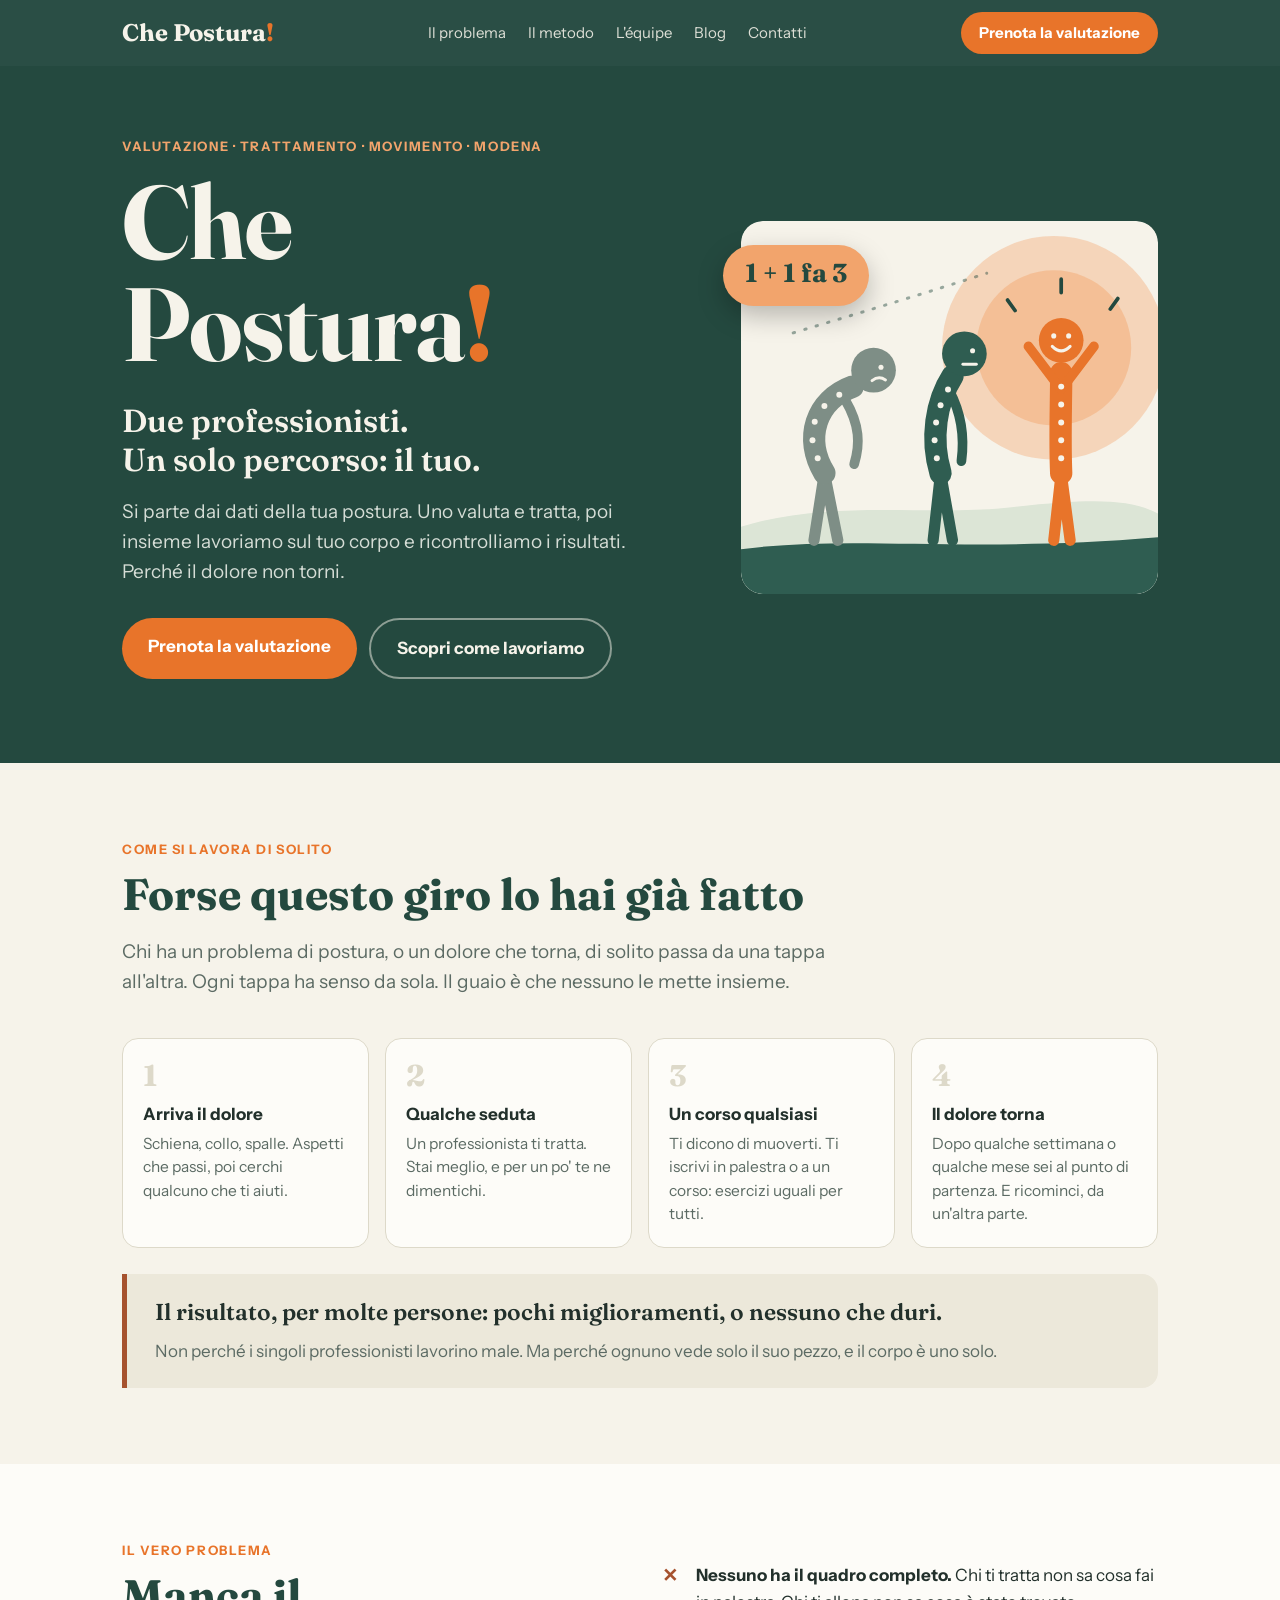
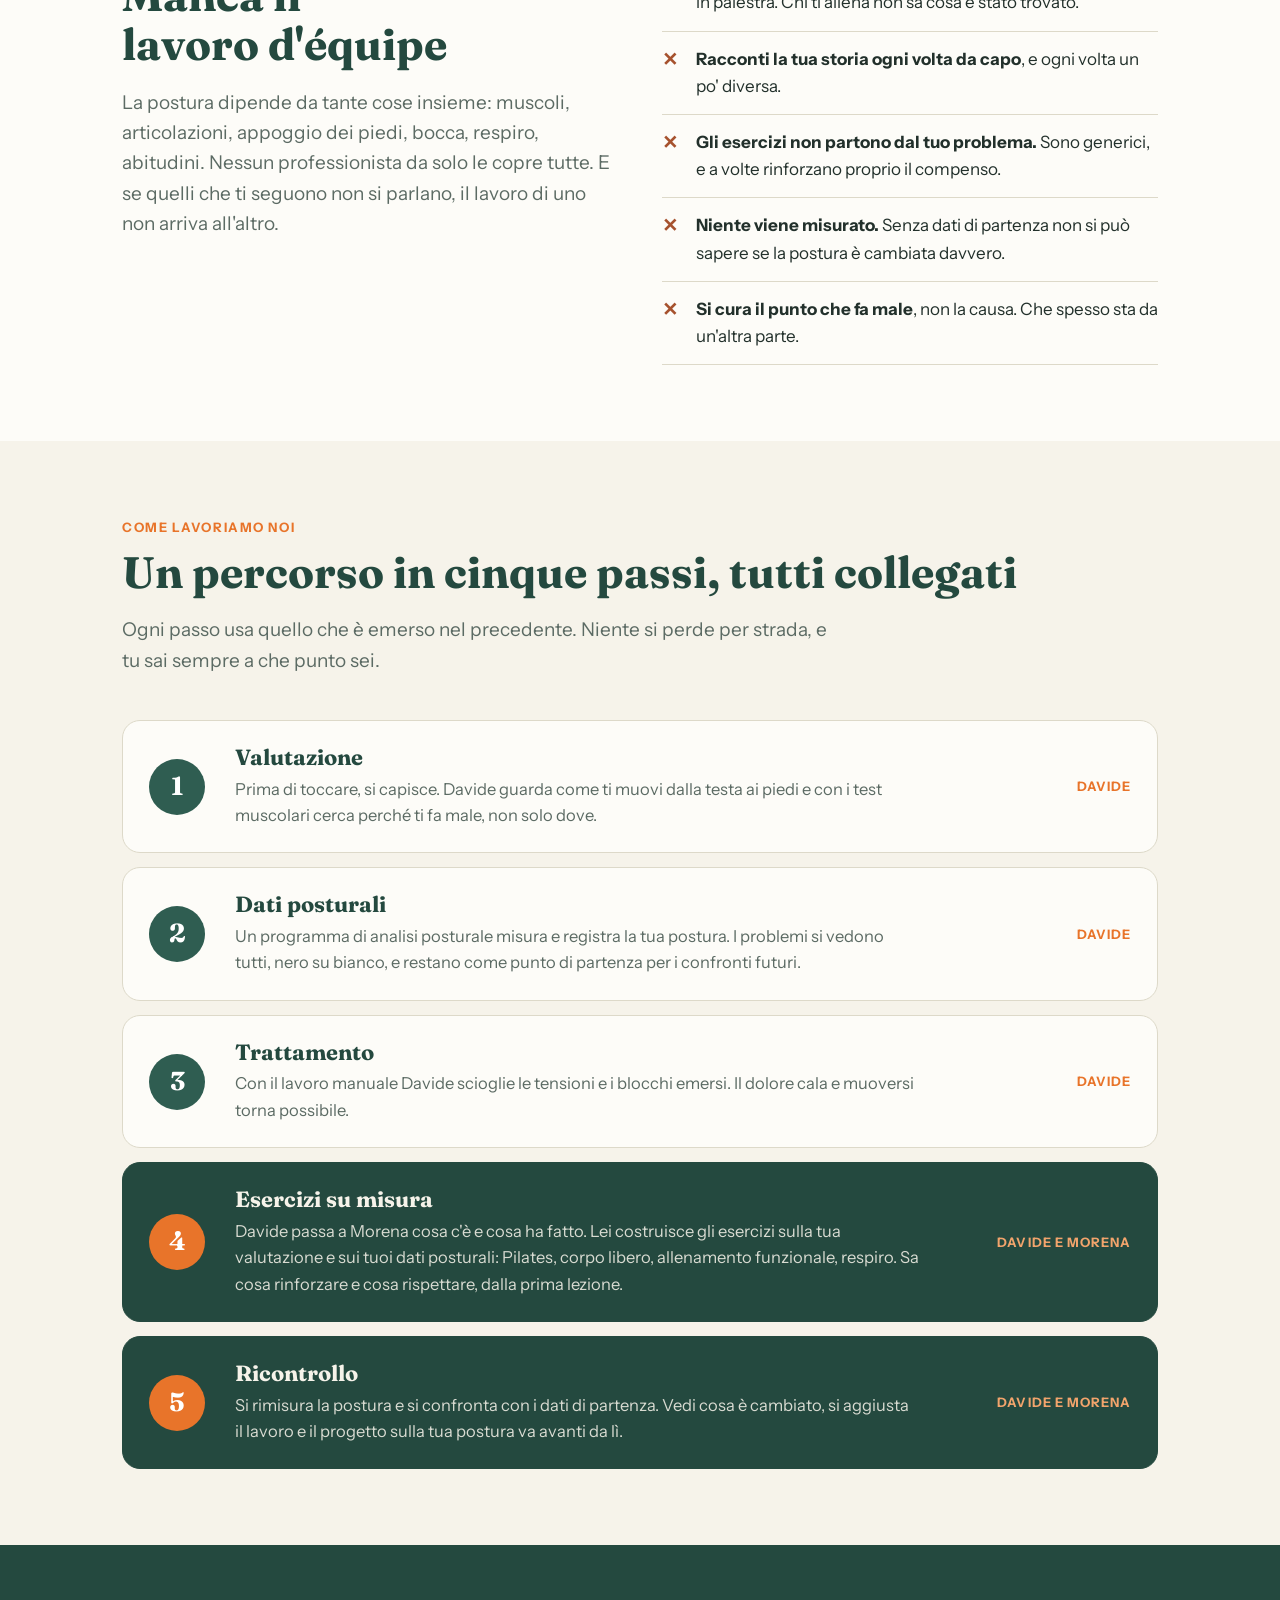
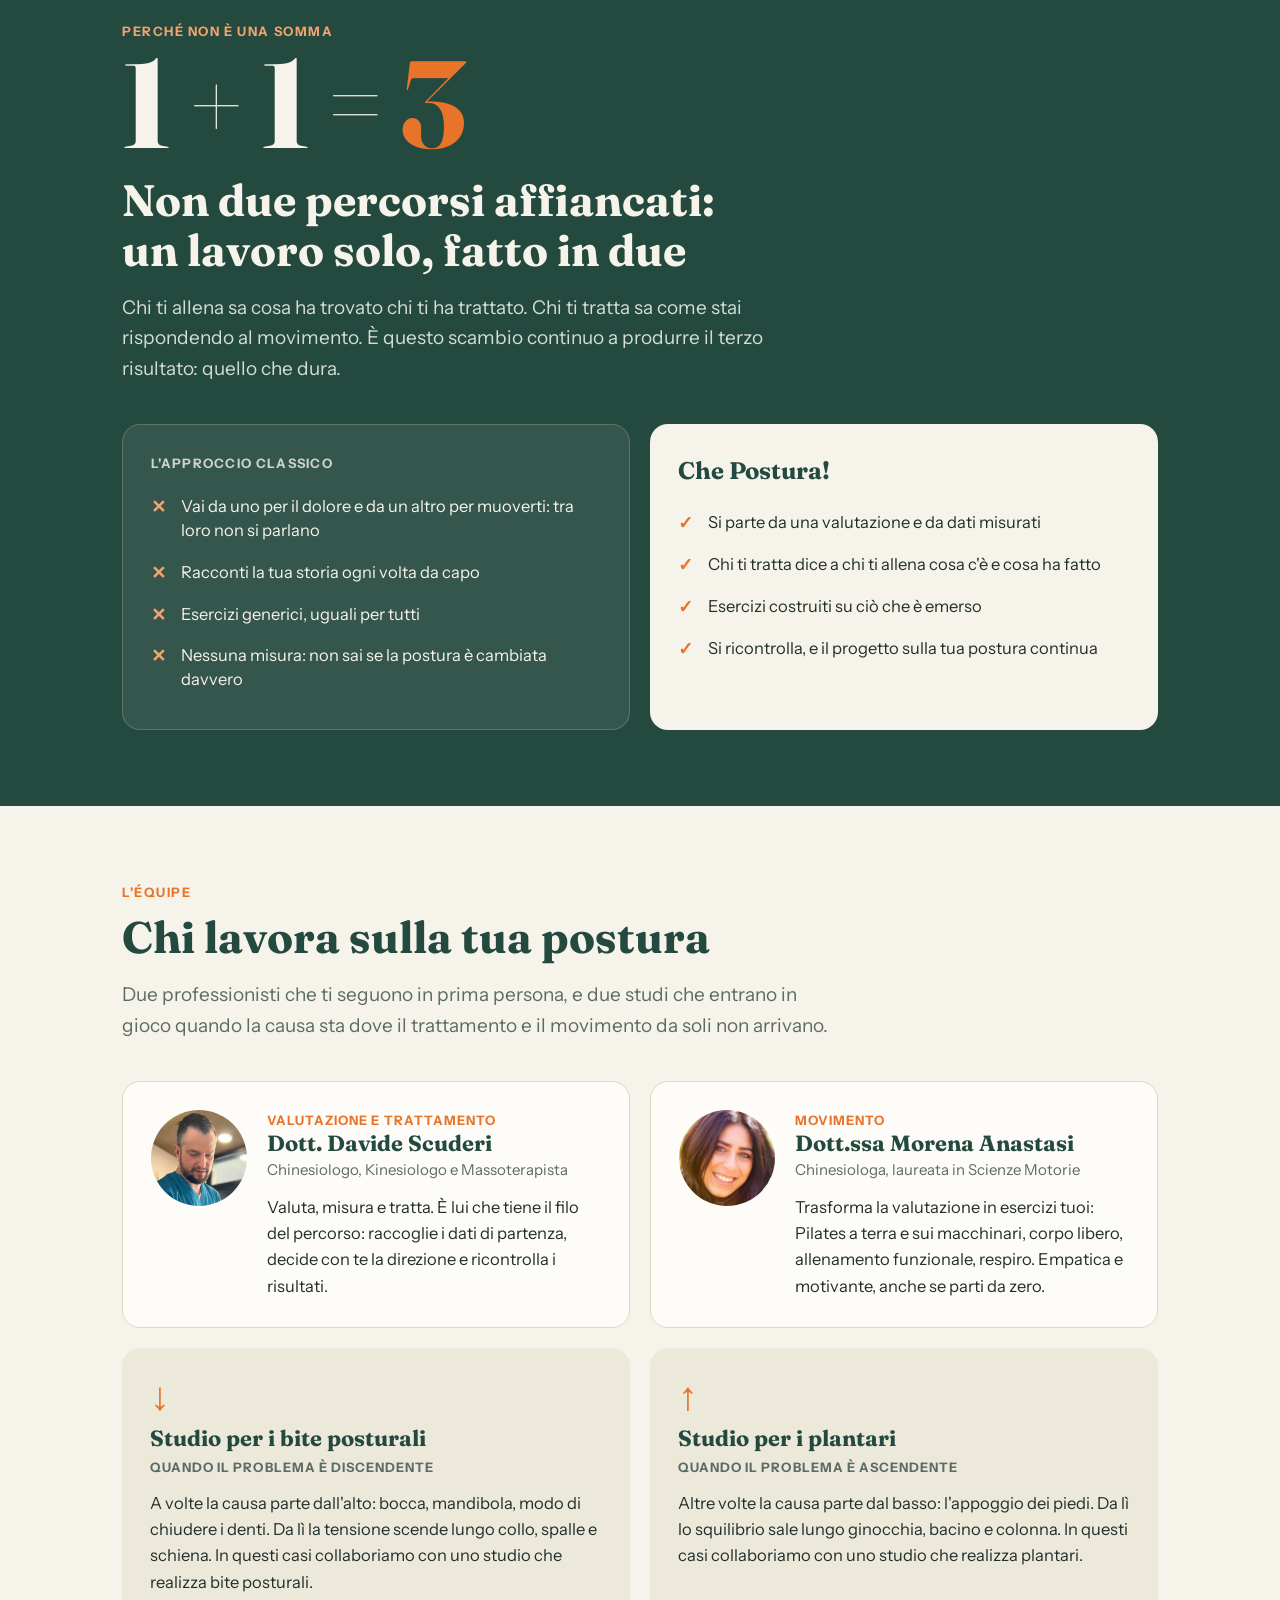
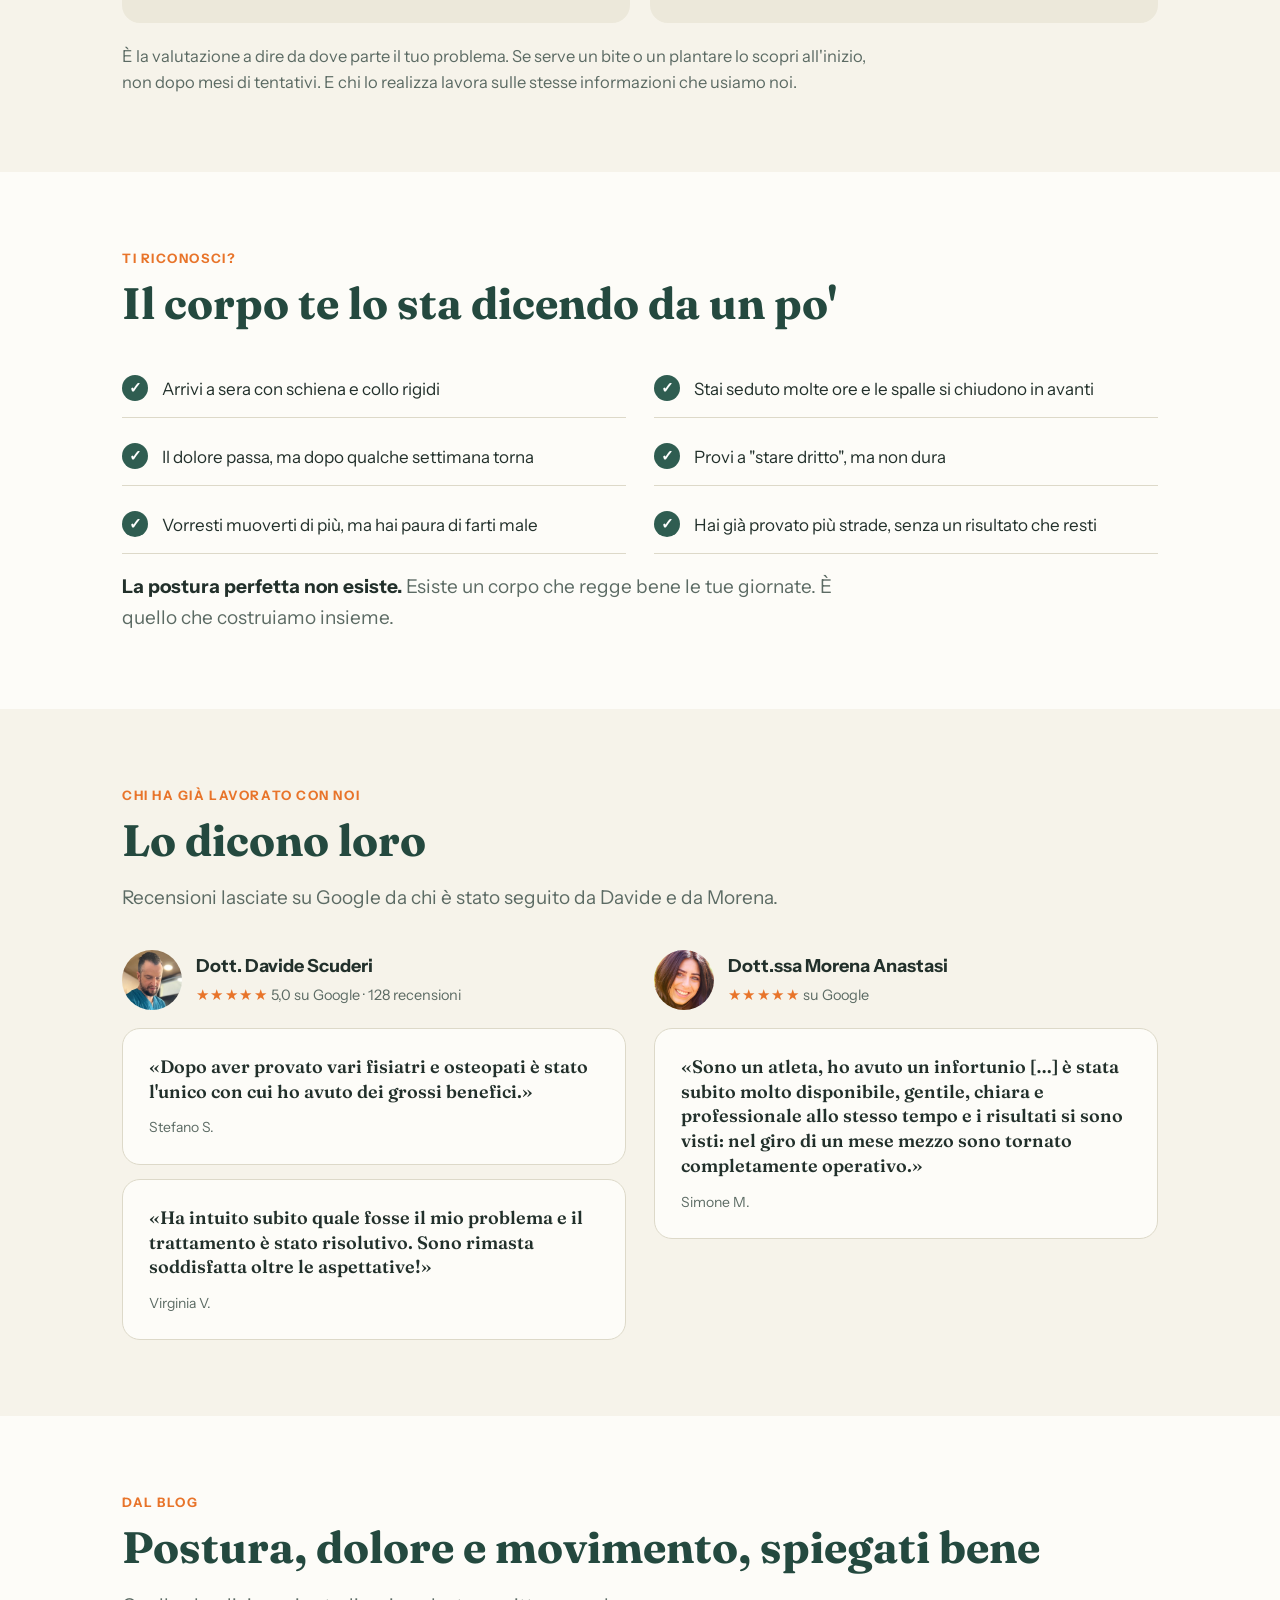
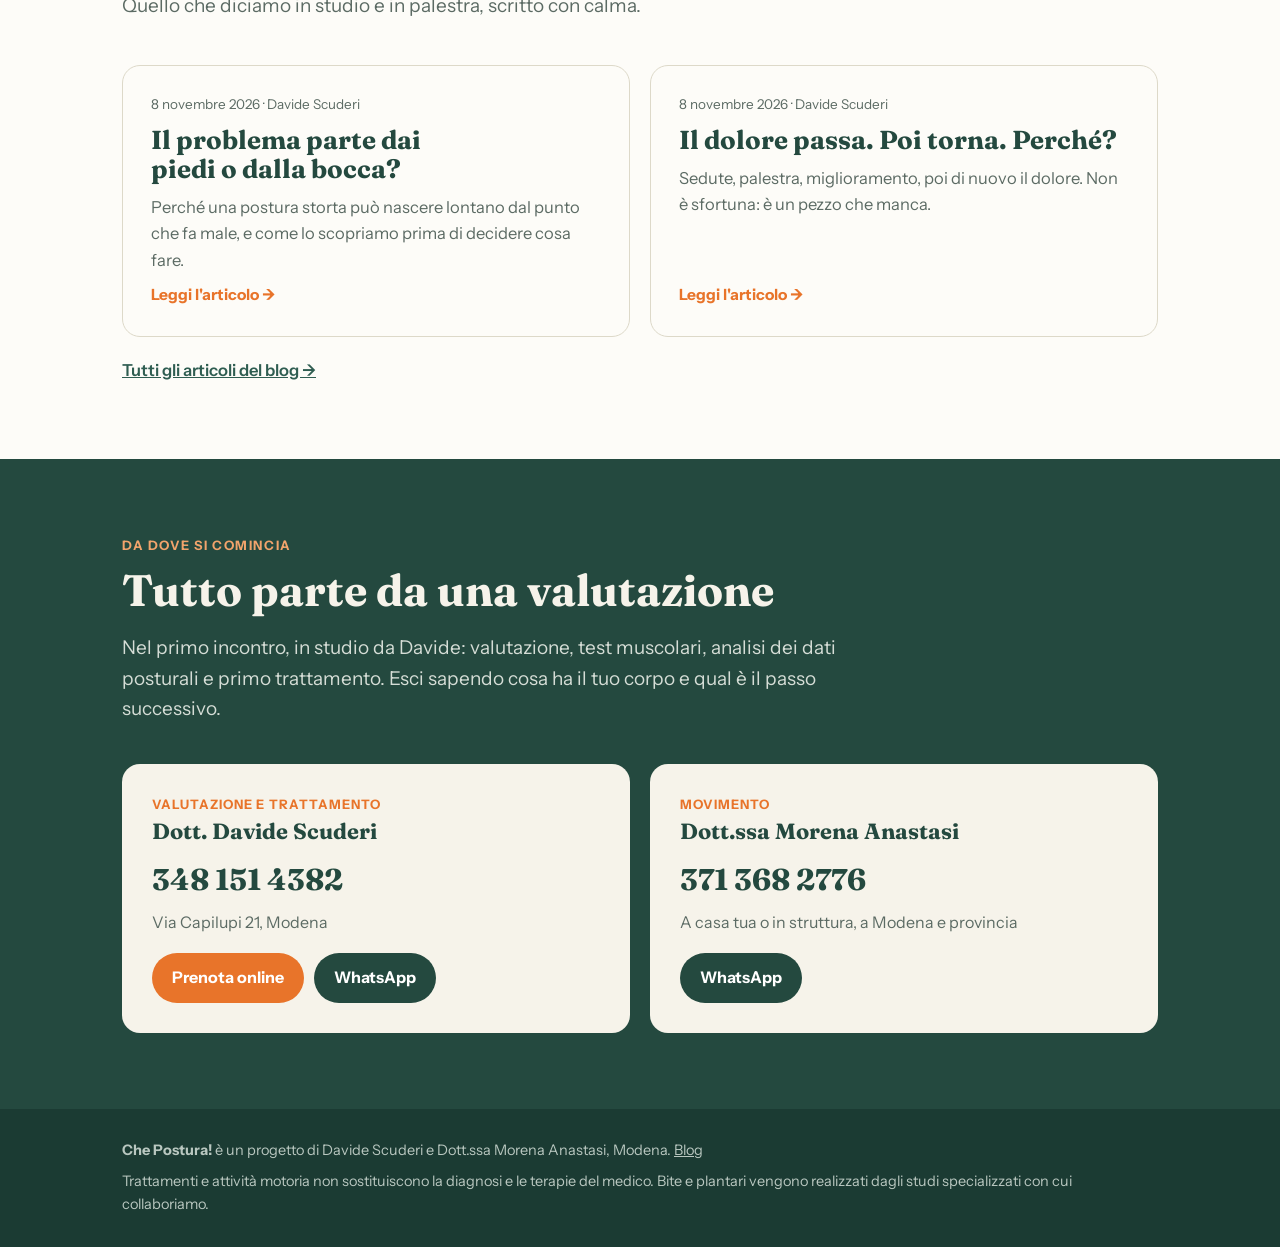
==== index.html @ 0aff05c9 "Aggiungi il blog con i primi due articoli Pagina elenco in blog/, sezione «Dal blog» e voce di menu " ====
<!DOCTYPE html>
<html lang="it">
<head>
  <meta charset="UTF-8">
  <meta name="viewport" content="width=device-width, initial-scale=1">
  <title>Che Postura! — Valutazione, trattamento e movimento in équipe a Modena</title>
  <meta name="description" content="Che Postura! è il progetto di Davide Scuderi e Dott.ssa Morena Anastasi a Modena: valutazione, dati posturali, trattamento ed esercizi su misura, con un'équipe che lavora insieme sulla tua postura.">
  <link rel="preconnect" href="https://fonts.googleapis.com">
  <link rel="preconnect" href="https://fonts.gstatic.com" crossorigin>
  <link rel="stylesheet" href="https://fonts.googleapis.com/css2?family=Fraunces:opsz,wght@9..144,600;9..144,700&family=Instrument+Sans:wght@400;600;700&display=swap">
  <link rel="stylesheet" href="stile.css">
</head>
<body>

<header class="testata">
  <div class="contenitore">
    <a class="marchio" href="#inizio">Che Postura<span>!</span></a>
    <nav>
      <a href="#problema">Il problema</a>
      <a href="#metodo">Il metodo</a>
      <a href="#equipe">L'équipe</a>
      <a href="blog/">Blog</a>
      <a href="#contatti">Contatti</a>
    </nav>
    <a class="bottone" href="https://calendly.com/infokinesiologia/consulenza" target="_blank" rel="noopener">Prenota la valutazione</a>
  </div>
</header>

<main id="inizio">

  <!-- ============ APERTURA ============ -->
  <div class="apertura">
    <div class="contenitore">
      <div>
        <div class="occhiello">Valutazione · Trattamento · Movimento · Modena</div>
        <h1>Che<br>Postura<span>!</span></h1>
        <p class="promessa">Due professionisti.<br>Un solo percorso: il tuo.</p>
        <p class="spiega">Si parte dai dati della tua postura. Uno valuta e tratta, poi insieme lavoriamo sul tuo corpo e ricontrolliamo i risultati. Perché il dolore non torni.</p>
        <div class="azioni">
          <a class="bottone" href="https://calendly.com/infokinesiologia/consulenza" target="_blank" rel="noopener">Prenota la valutazione</a>
          <a class="bottone chiaro" href="#metodo">Scopri come lavoriamo</a>
        </div>
      </div>
      <figure>
        <img src="img/postura.svg" alt="Tre figure: da curva a dritta e sorridente">
        <div class="somma">1 + 1 fa 3</div>
      </figure>
    </div>
  </div>

  <!-- ============ IL PROBLEMA ============ -->
  <section id="problema">
    <div class="contenitore">
      <div class="occhiello">Come si lavora di solito</div>
      <h2>Forse questo giro lo hai già fatto</h2>
      <p class="sotto">Chi ha un problema di postura, o un dolore che torna, di solito passa da una tappa all'altra. Ogni tappa ha senso da sola. Il guaio è che nessuno le mette insieme.</p>

      <ol class="giro">
        <li><b>Arriva il dolore</b><span>Schiena, collo, spalle. Aspetti che passi, poi cerchi qualcuno che ti aiuti.</span></li>
        <li><b>Qualche seduta</b><span>Un professionista ti tratta. Stai meglio, e per un po' te ne dimentichi.</span></li>
        <li><b>Un corso qualsiasi</b><span>Ti dicono di muoverti. Ti iscrivi in palestra o a un corso: esercizi uguali per tutti.</span></li>
        <li><b>Il dolore torna</b><span>Dopo qualche settimana o qualche mese sei al punto di partenza. E ricominci, da un'altra parte.</span></li>
      </ol>

      <div class="esito">
        <p>Il risultato, per molte persone: pochi miglioramenti, o nessuno che duri.</p>
        <small>Non perché i singoli professionisti lavorino male. Ma perché ognuno vede solo il suo pezzo, e il corpo è uno solo.</small>
      </div>
    </div>
  </section>

  <section class="scuro">
    <div class="contenitore equipe-manca">
      <div>
        <div class="occhiello">Il vero problema</div>
        <h2>Manca il lavoro d'équipe</h2>
        <p class="sotto">La postura dipende da tante cose insieme: muscoli, articolazioni, appoggio dei piedi, bocca, respiro, abitudini. Nessun professionista da solo le copre tutte. E se quelli che ti seguono non si parlano, il lavoro di uno non arriva all'altro.</p>
      </div>
      <ul>
        <li><b>Nessuno ha il quadro completo.</b> Chi ti tratta non sa cosa fai in palestra. Chi ti allena non sa cosa è stato trovato.</li>
        <li><b>Racconti la tua storia ogni volta da capo</b>, e ogni volta un po' diversa.</li>
        <li><b>Gli esercizi non partono dal tuo problema.</b> Sono generici, e a volte rinforzano proprio il compenso.</li>
        <li><b>Niente viene misurato.</b> Senza dati di partenza non si può sapere se la postura è cambiata davvero.</li>
        <li><b>Si cura il punto che fa male</b>, non la causa. Che spesso sta da un'altra parte.</li>
      </ul>
    </div>
  </section>

  <!-- ============ IL METODO ============ -->
  <section id="metodo">
    <div class="contenitore">
      <div class="occhiello">Come lavoriamo noi</div>
      <h2>Un percorso in cinque passi, tutti collegati</h2>
      <p class="sotto">Ogni passo usa quello che è emerso nel precedente. Niente si perde per strada, e tu sai sempre a che punto sei.</p>

      <div class="passi">
        <div class="passo">
          <span class="n">1</span>
          <div><h3>Valutazione</h3><p>Prima di toccare, si capisce. Davide guarda come ti muovi dalla testa ai piedi e con i test muscolari cerca perché ti fa male, non solo dove.</p></div>
          <span class="chi">Davide</span>
        </div>
        <div class="passo">
          <span class="n">2</span>
          <div><h3>Dati posturali</h3><p>Un programma di analisi posturale misura e registra la tua postura. I problemi si vedono tutti, nero su bianco, e restano come punto di partenza per i confronti futuri.</p></div>
          <span class="chi">Davide</span>
        </div>
        <div class="passo">
          <span class="n">3</span>
          <div><h3>Trattamento</h3><p>Con il lavoro manuale Davide scioglie le tensioni e i blocchi emersi. Il dolore cala e muoversi torna possibile.</p></div>
          <span class="chi">Davide</span>
        </div>
        <div class="passo insieme">
          <span class="n">4</span>
          <div><h3>Esercizi su misura</h3><p>Davide passa a Morena cosa c'è e cosa ha fatto. Lei costruisce gli esercizi sulla tua valutazione e sui tuoi dati posturali: Pilates, corpo libero, allenamento funzionale, respiro. Sa cosa rinforzare e cosa rispettare, dalla prima lezione.</p></div>
          <span class="chi">Davide e Morena</span>
        </div>
        <div class="passo insieme">
          <span class="n">5</span>
          <div><h3>Ricontrollo</h3><p>Si rimisura la postura e si confronta con i dati di partenza. Vedi cosa è cambiato, si aggiusta il lavoro e il progetto sulla tua postura va avanti da lì.</p></div>
          <span class="chi">Davide e Morena</span>
        </div>
      </div>
    </div>
  </section>

  <!-- ============ 1 + 1 = 3 ============ -->
  <section class="tre">
    <div class="contenitore">
      <div class="occhiello" style="color:var(--arancio-chiaro)">Perché non è una somma</div>
      <div class="uguale">1 + 1 = <span>3</span></div>
      <h2>Non due percorsi affiancati: un lavoro solo, fatto in due</h2>
      <p class="sotto">Chi ti allena sa cosa ha trovato chi ti ha trattato. Chi ti tratta sa come stai rispondendo al movimento. È questo scambio continuo a produrre il terzo risultato: quello che dura.</p>

      <div class="confronto">
        <div class="classico">
          <b class="t">L'approccio classico</b>
          <ul>
            <li>Vai da uno per il dolore e da un altro per muoverti: tra loro non si parlano</li>
            <li>Racconti la tua storia ogni volta da capo</li>
            <li>Esercizi generici, uguali per tutti</li>
            <li>Nessuna misura: non sai se la postura è cambiata davvero</li>
          </ul>
        </div>
        <div class="nostro">
          <b class="t">Che Postura!</b>
          <ul>
            <li>Si parte da una valutazione e da dati misurati</li>
            <li>Chi ti tratta dice a chi ti allena cosa c'è e cosa ha fatto</li>
            <li>Esercizi costruiti su ciò che è emerso</li>
            <li>Si ricontrolla, e il progetto sulla tua postura continua</li>
          </ul>
        </div>
      </div>
    </div>
  </section>

  <!-- ============ L'ÉQUIPE ============ -->
  <section id="equipe">
    <div class="contenitore">
      <div class="occhiello">L'équipe</div>
      <h2>Chi lavora sulla tua postura</h2>
      <p class="sotto">Due professionisti che ti seguono in prima persona, e due studi che entrano in gioco quando la causa sta dove il trattamento e il movimento da soli non arrivano.</p>

      <div class="persone">
        <div class="persona">
          <img src="img/davide.jpg" alt="Davide Scuderi">
          <div>
            <div class="ruolo">Valutazione e trattamento</div>
            <h3>Dott. Davide Scuderi</h3>
            <div class="titolo">Chinesiologo, Kinesiologo e Massoterapista</div>
            <p>Valuta, misura e tratta. È lui che tiene il filo del percorso: raccoglie i dati di partenza, decide con te la direzione e ricontrolla i risultati.</p>
          </div>
        </div>
        <div class="persona">
          <img src="img/morena.jpg" alt="Dott.ssa Morena Anastasi">
          <div>
            <div class="ruolo">Movimento</div>
            <h3>Dott.ssa Morena Anastasi</h3>
            <div class="titolo">Chinesiologa, laureata in Scienze Motorie</div>
            <p>Trasforma la valutazione in esercizi tuoi: Pilates a terra e sui macchinari, corpo libero, allenamento funzionale, respiro. Empatica e motivante, anche se parti da zero.</p>
          </div>
        </div>
      </div>

      <div class="direzioni">
        <div class="direzione">
          <div class="freccia">↓</div>
          <h3>Studio per i bite posturali</h3>
          <div class="quando">Quando il problema è discendente</div>
          <p>A volte la causa parte dall'alto: bocca, mandibola, modo di chiudere i denti. Da lì la tensione scende lungo collo, spalle e schiena. In questi casi collaboriamo con uno studio che realizza bite posturali.</p>
        </div>
        <div class="direzione">
          <div class="freccia">↑</div>
          <h3>Studio per i plantari</h3>
          <div class="quando">Quando il problema è ascendente</div>
          <p>Altre volte la causa parte dal basso: l'appoggio dei piedi. Da lì lo squilibrio sale lungo ginocchia, bacino e colonna. In questi casi collaboriamo con uno studio che realizza plantari.</p>
        </div>
      </div>
      <p class="catena">È la valutazione a dire da dove parte il tuo problema. Se serve un bite o un plantare lo scopri all'inizio, non dopo mesi di tentativi. E chi lo realizza lavora sulle stesse informazioni che usiamo noi.</p>
    </div>
  </section>

  <!-- ============ PER CHI ============ -->
  <section class="scuro">
    <div class="contenitore">
      <div class="occhiello">Ti riconosci?</div>
      <h2>Il corpo te lo sta dicendo da un po'</h2>
      <ul class="segni">
        <li>Arrivi a sera con schiena e collo rigidi</li>
        <li>Stai seduto molte ore e le spalle si chiudono in avanti</li>
        <li>Il dolore passa, ma dopo qualche settimana torna</li>
        <li>Provi a "stare dritto", ma non dura</li>
        <li>Vorresti muoverti di più, ma hai paura di farti male</li>
        <li>Hai già provato più strade, senza un risultato che resti</li>
      </ul>
      <p class="sotto"><b style="color:var(--inchiostro)">La postura perfetta non esiste.</b> Esiste un corpo che regge bene le tue giornate. È quello che costruiamo insieme.</p>
    </div>
  </section>

  <!-- ============ VOCI ============ -->
  <section>
    <div class="contenitore">
      <div class="occhiello">Chi ha già lavorato con noi</div>
      <h2>Lo dicono loro</h2>
      <p class="sotto">Recensioni lasciate su Google da chi è stato seguito da Davide e da Morena.</p>
      <div class="voci">
        <div class="voci-di">
          <div class="di">
            <img src="img/davide.jpg" alt="">
            <div><b>Dott. Davide Scuderi</b><span><span class="stelle">★★★★★</span> 5,0 su Google · 128 recensioni</span></div>
          </div>
          <blockquote>«Dopo aver provato vari fisiatri e osteopati è stato l'unico con cui ho avuto dei grossi benefici.»<cite>Stefano S.</cite></blockquote>
          <blockquote>«Ha intuito subito quale fosse il mio problema e il trattamento è stato risolutivo. Sono rimasta soddisfatta oltre le aspettative!»<cite>Virginia V.</cite></blockquote>
        </div>
        <div class="voci-di">
          <div class="di">
            <img src="img/morena.jpg" alt="">
            <div><b>Dott.ssa Morena Anastasi</b><span><span class="stelle">★★★★★</span> su Google</span></div>
          </div>
          <blockquote>«Sono un atleta, ho avuto un infortunio […] è stata subito molto disponibile, gentile, chiara e professionale allo stesso tempo e i risultati si sono visti: nel giro di un mese mezzo sono tornato completamente operativo.»<cite>Simone M.</cite></blockquote>
        </div>
      </div>
    </div>
  </section>

  <!-- ============ DAL BLOG ============ -->
  <section class="scuro" id="blog">
    <div class="contenitore">
      <div class="occhiello">Dal blog</div>
      <h2>Postura, dolore e movimento, spiegati bene</h2>
      <p class="sotto">Quello che diciamo in studio e in palestra, scritto con calma.</p>
      <div class="articoli">
        <a class="articolo-scheda" href="blog/ascendente-o-discendente.html">
          <div class="meta">8 novembre 2026 · Davide Scuderi</div>
          <h2>Il problema parte dai piedi o dalla bocca?</h2>
          <p>Perché una postura storta può nascere lontano dal punto che fa male, e come lo scopriamo prima di decidere cosa fare.</p>
          <span class="leggi">Leggi l'articolo</span>
        </a>
        <a class="articolo-scheda" href="blog/perche-il-dolore-torna.html">
          <div class="meta">8 novembre 2026 · Davide Scuderi</div>
          <h2>Il dolore passa. Poi torna. Perché?</h2>
          <p>Sedute, palestra, miglioramento, poi di nuovo il dolore. Non è sfortuna: è un pezzo che manca.</p>
          <span class="leggi">Leggi l'articolo</span>
        </a>
      </div>
      <p class="catena"><a href="blog/" style="color:var(--verde);font-weight:600">Tutti gli articoli del blog →</a></p>
    </div>
  </section>

  <!-- ============ CONTATTI ============ -->
  <section class="contatti" id="contatti">
    <div class="contenitore">
      <div class="occhiello" style="color:var(--arancio-chiaro)">Da dove si comincia</div>
      <h2>Tutto parte da una valutazione</h2>
      <p class="sotto">Nel primo incontro, in studio da Davide: valutazione, test muscolari, analisi dei dati posturali e primo trattamento. Esci sapendo cosa ha il tuo corpo e qual è il passo successivo.</p>

      <div class="recapiti">
        <div class="recapito">
          <div class="ruolo">Valutazione e trattamento</div>
          <h3>Dott. Davide Scuderi</h3>
          <a class="tel" href="tel:+393481514382">348 151 4382</a>
          <p>Via Capilupi 21, Modena</p>
          <div class="azioni">
            <a class="bottone" href="https://calendly.com/infokinesiologia/consulenza" target="_blank" rel="noopener">Prenota online</a>
            <a class="bottone verde" href="https://wa.me/393481514382" target="_blank" rel="noopener">WhatsApp</a>
          </div>
        </div>
        <div class="recapito">
          <div class="ruolo">Movimento</div>
          <h3>Dott.ssa Morena Anastasi</h3>
          <a class="tel" href="tel:+393713682776">371 368 2776</a>
          <p>A casa tua o in struttura, a Modena e provincia</p>
          <div class="azioni">
            <a class="bottone verde" href="https://wa.me/393713682776" target="_blank" rel="noopener">WhatsApp</a>
          </div>
        </div>
      </div>
    </div>
  </section>
</main>

<footer>
  <div class="contenitore">
    <p><b>Che Postura!</b> è un progetto di Davide Scuderi e Dott.ssa Morena Anastasi, Modena. <a href="blog/">Blog</a></p>
    <p>Trattamenti e attività motoria non sostituiscono la diagnosi e le terapie del medico. Bite e plantari vengono realizzati dagli studi specializzati con cui collaboriamo.</p>
  </div>
</footer>

</body>
</html>
---- stile.css ----
:root {
  --verde: #2F5D51;
  --verde-scuro: #24493F;
  --arancio: #E8742A;
  --arancio-chiaro: #F2A46C;
  --crema: #F6F3EA;
  --carta: #FDFCF8;
  --sabbia: #ECE8DA;
  --inchiostro: #22302B;
  --tenue: #5C6B64;
  --linea: #DDD9C9;
  --rosso: #A6522E;
  --serif: 'Fraunces', Georgia, serif;
  --sans: 'Instrument Sans', 'Segoe UI', Arial, sans-serif;
}

* { margin: 0; padding: 0; box-sizing: border-box; }
html { scroll-behavior: smooth; }
body { font-family: var(--sans); font-size: 17px; line-height: 1.6; color: var(--inchiostro); background: var(--crema); }
img { max-width: 100%; display: block; }
a { color: inherit; }

.contenitore { max-width: 1080px; margin: 0 auto; padding: 0 22px; }
section { padding: 76px 0; }
.occhiello { font-size: 13px; font-weight: 700; letter-spacing: .12em; text-transform: uppercase; color: var(--arancio); }
h1, h2, h3 { font-family: var(--serif); font-weight: 700; line-height: 1.12; color: var(--verde-scuro); text-wrap: balance; }
h2 { font-size: clamp(30px, 4.4vw, 44px); margin-top: 10px; }
h3 { font-size: 22px; }
.sotto { font-size: 19px; color: var(--tenue); max-width: 720px; margin-top: 18px; }

.bottone { display: inline-block; background: var(--arancio); color: #fff; font-weight: 700; text-decoration: none; padding: 15px 26px; border-radius: 40px; font-size: 17px; }
.bottone:hover { background: #D56520; }
.bottone.chiaro { background: transparent; color: var(--crema); border: 2px solid rgba(246,243,234,.5); }
.bottone.chiaro:hover { background: rgba(246,243,234,.12); }
.bottone.verde { background: var(--verde-scuro); }
.bottone.verde:hover { background: var(--verde); }

/* ---------- testata ---------- */
.testata { position: sticky; top: 0; z-index: 10; background: rgba(36,73,63,.97); color: var(--crema); }
.testata .contenitore { display: flex; align-items: center; justify-content: space-between; gap: 18px; padding-top: 12px; padding-bottom: 12px; }
.marchio { font-family: var(--serif); font-weight: 700; font-size: 24px; text-decoration: none; color: var(--crema); white-space: nowrap; }
.marchio span { color: var(--arancio); }
.testata nav { display: flex; gap: 22px; font-size: 15px; }
.testata nav a { text-decoration: none; opacity: .88; }
.testata nav a:hover { opacity: 1; }
.testata .bottone { padding: 9px 18px; font-size: 15px; white-space: nowrap; }

/* ---------- apertura ---------- */
.apertura { background: var(--verde-scuro); color: var(--crema); padding: 70px 0 84px; }
.apertura .contenitore { display: grid; grid-template-columns: 1.15fr .85fr; gap: 54px; align-items: center; }
.apertura .occhiello { color: var(--arancio-chiaro); }
.apertura h1 { color: var(--crema); font-size: clamp(56px, 9vw, 104px); line-height: .98; margin-top: 14px; letter-spacing: -.01em; }
.apertura h1 span { color: var(--arancio); }
.apertura .promessa { font-family: var(--serif); font-weight: 600; font-size: clamp(24px, 3.2vw, 32px); line-height: 1.22; margin-top: 26px; }
.apertura .spiega { font-size: 19px; color: #D5DDD6; margin-top: 18px; max-width: 560px; }
.apertura .azioni { display: flex; flex-wrap: wrap; gap: 12px; margin-top: 30px; }
.apertura figure { position: relative; }
.apertura figure img { border-radius: 22px; width: 100%; aspect-ratio: 560 / 500; object-fit: cover; }
.somma { position: absolute; left: -18px; top: 24px; background: var(--arancio-chiaro); color: var(--verde-scuro); font-family: var(--serif); font-weight: 700; font-size: 26px; padding: 8px 22px 11px; border-radius: 40px; box-shadow: 0 10px 26px rgba(0,0,0,.25); }

/* ---------- il problema ---------- */
.giro { display: grid; grid-template-columns: repeat(4, 1fr); gap: 16px; margin-top: 40px; counter-reset: giro; }
.giro li { list-style: none; background: var(--carta); border: 1px solid var(--linea); border-radius: 16px; padding: 22px 20px; position: relative; }
.giro li::before { counter-increment: giro; content: counter(giro); font-family: var(--serif); font-weight: 700; font-size: 30px; color: var(--linea); display: block; line-height: 1; margin-bottom: 10px; }
.giro b { display: block; font-size: 17px; margin-bottom: 4px; }
.giro span { font-size: 15.5px; color: var(--tenue); line-height: 1.5; display: block; }
.esito { margin-top: 26px; background: var(--sabbia); border-left: 5px solid var(--rosso); border-radius: 0 16px 16px 0; padding: 24px 28px; }
.esito p { font-family: var(--serif); font-weight: 600; font-size: 23px; line-height: 1.3; color: var(--inchiostro); }
.esito small { display: block; font-family: var(--sans); font-weight: 400; font-size: 17px; color: var(--tenue); margin-top: 10px; line-height: 1.55; }

.equipe-manca { display: grid; grid-template-columns: 1fr 1fr; gap: 44px; align-items: start; }
.equipe-manca ul { list-style: none; margin-top: 8px; }
.equipe-manca li { position: relative; padding: 14px 0 14px 34px; border-bottom: 1px solid var(--linea); }
.equipe-manca li::before { content: '✕'; position: absolute; left: 0; top: 13px; color: var(--rosso); font-weight: 700; font-size: 19px; }
.scuro { background: var(--carta); }

/* ---------- metodo ---------- */
.passi { margin-top: 44px; display: grid; gap: 14px; }
.passo { display: grid; grid-template-columns: 64px 1fr 190px; gap: 22px; align-items: center; background: var(--carta); border: 1px solid var(--linea); border-radius: 18px; padding: 24px 26px; }
.passo .n { width: 56px; height: 56px; border-radius: 50%; background: var(--verde); color: #fff; font-family: var(--serif); font-weight: 700; font-size: 26px; display: flex; align-items: center; justify-content: center; }
.passo p { color: var(--tenue); margin-top: 6px; font-size: 16.5px; }
.passo .chi { font-size: 13px; font-weight: 700; letter-spacing: .08em; text-transform: uppercase; color: var(--arancio); text-align: right; }
.passo.insieme { background: var(--verde-scuro); border-color: var(--verde-scuro); }
.passo.insieme h3, .passo.insieme p { color: var(--crema); }
.passo.insieme p { opacity: .86; }
.passo.insieme .n { background: var(--arancio); }
.passo.insieme .chi { color: var(--arancio-chiaro); }

/* ---------- 1 + 1 = 3 ---------- */
.tre { background: var(--verde-scuro); color: var(--crema); }
.tre h2 { color: var(--crema); }
.tre .uguale { font-family: var(--serif); font-weight: 700; font-size: clamp(64px, 11vw, 124px); line-height: 1; letter-spacing: -.01em; }
.tre .uguale span { color: var(--arancio); }
.tre .sotto { color: #D5DDD6; }
.confronto { display: grid; grid-template-columns: 1fr 1fr; gap: 20px; margin-top: 40px; }
.confronto > div { border-radius: 18px; padding: 28px; }
.confronto .classico { background: rgba(246,243,234,.08); border: 1px solid rgba(246,243,234,.2); }
.confronto .nostro { background: var(--crema); color: var(--inchiostro); }
.confronto b.t { display: block; font-size: 13px; letter-spacing: .1em; text-transform: uppercase; margin-bottom: 12px; opacity: .8; }
.confronto .nostro b.t { font-family: var(--serif); font-size: 24px; letter-spacing: 0; text-transform: none; color: var(--verde-scuro); opacity: 1; }
.confronto ul { list-style: none; }
.confronto li { position: relative; padding: 9px 0 9px 30px; font-size: 16.5px; line-height: 1.45; }
.confronto li::before { position: absolute; left: 0; top: 8px; font-weight: 700; font-size: 18px; }
.confronto .classico li::before { content: '✕'; color: var(--arancio-chiaro); }
.confronto .nostro li::before { content: '✓'; color: var(--arancio); }

/* ---------- équipe ---------- */
.persone { display: grid; grid-template-columns: 1fr 1fr; gap: 20px; margin-top: 40px; }
.persona { background: var(--carta); border: 1px solid var(--linea); border-radius: 18px; padding: 28px; display: grid; grid-template-columns: 96px 1fr; gap: 20px; align-items: start; }
.persona img { width: 96px; height: 96px; border-radius: 50%; object-fit: cover; }
.persona .ruolo { font-size: 13px; font-weight: 700; letter-spacing: .08em; text-transform: uppercase; color: var(--arancio); }
.persona .titolo { font-size: 15px; color: var(--tenue); margin-top: 2px; }
.persona p { margin-top: 12px; font-size: 16.5px; }

.direzioni { display: grid; grid-template-columns: 1fr 1fr; gap: 20px; margin-top: 20px; }
.direzione { background: var(--sabbia); border-radius: 18px; padding: 28px; }
.direzione .freccia { font-family: var(--serif); font-weight: 700; font-size: 40px; line-height: 1; color: var(--arancio); }
.direzione h3 { margin-top: 10px; }
.direzione .quando { font-size: 13px; font-weight: 700; letter-spacing: .08em; text-transform: uppercase; color: var(--tenue); margin-top: 6px; }
.direzione p { margin-top: 12px; font-size: 16.5px; }
.catena { margin-top: 20px; font-size: 16.5px; color: var(--tenue); max-width: 760px; }

/* ---------- per chi ---------- */
.segni { list-style: none; display: grid; grid-template-columns: 1fr 1fr; gap: 12px 28px; margin-top: 34px; }
.segni li { position: relative; padding: 14px 0 14px 40px; border-bottom: 1px solid var(--linea); }
.segni li::before { content: '✓'; position: absolute; left: 0; top: 13px; width: 26px; height: 26px; border-radius: 50%; background: var(--verde); color: #fff; font-size: 15px; font-weight: 700; display: flex; align-items: center; justify-content: center; }

/* ---------- voci ---------- */
.voci { display: grid; grid-template-columns: 1fr 1fr; gap: 28px; margin-top: 36px; align-items: start; }
.voci-di { display: grid; gap: 14px; }
.voci-di .di { display: flex; align-items: center; gap: 14px; margin-bottom: 4px; }
.voci-di .di img { width: 60px; height: 60px; border-radius: 50%; object-fit: cover; }
.voci-di .di b { display: block; font-size: 18px; }
.voci-di .di span { font-size: 14.5px; color: var(--tenue); }
.voci-di .di .stelle { color: var(--arancio); }
.voci blockquote { background: var(--carta); border: 1px solid var(--linea); border-radius: 18px; padding: 26px; font-family: var(--serif); font-weight: 600; font-size: 18px; line-height: 1.38; }
.voci cite { display: block; font-family: var(--sans); font-style: normal; font-weight: 400; font-size: 14px; color: var(--tenue); margin-top: 14px; }
.stelle { color: var(--arancio); letter-spacing: .1em; }

/* ---------- contatti ---------- */
.contatti { background: var(--verde-scuro); color: var(--crema); }
.contatti h2 { color: var(--crema); }
.contatti .sotto { color: #D5DDD6; }
.recapiti { display: grid; grid-template-columns: 1fr 1fr; gap: 20px; margin-top: 40px; }
.recapito { background: var(--crema); color: var(--inchiostro); border-radius: 18px; padding: 30px; }
.recapito .ruolo { font-size: 13px; font-weight: 700; letter-spacing: .08em; text-transform: uppercase; color: var(--arancio); }
.recapito h3 { margin-top: 4px; }
.recapito .tel { font-family: var(--serif); font-weight: 700; font-size: 30px; color: var(--verde-scuro); text-decoration: none; display: block; margin-top: 12px; }
.recapito p { font-size: 16px; color: var(--tenue); margin-top: 6px; }
.recapito .azioni { display: flex; flex-wrap: wrap; gap: 10px; margin-top: 18px; }
.recapito .bottone { font-size: 16px; padding: 12px 20px; }

footer { background: #1B3B33; color: #B9C7C0; font-size: 14.5px; padding: 30px 0; }
footer p + p { margin-top: 8px; }

@media (max-width: 860px) {
  body { font-size: 16.5px; }
  section { padding: 56px 0; }
  .testata nav { display: none; }
  .apertura { padding: 46px 0 60px; }
  .apertura .contenitore, .equipe-manca, .confronto, .persone, .direzioni, .recapiti, .segni { grid-template-columns: 1fr; }
  .apertura .contenitore { gap: 34px; }
  .somma { left: 12px; top: 12px; font-size: 21px; }
  .giro { grid-template-columns: 1fr 1fr; }
  .voci { grid-template-columns: 1fr; }
  .passo { grid-template-columns: 52px 1fr; gap: 16px; padding: 20px; }
  .passo .n { width: 46px; height: 46px; font-size: 22px; }
  .passo .chi { grid-column: 2; text-align: left; margin-top: -8px; }
  .persona { grid-template-columns: 72px 1fr; padding: 22px; gap: 16px; }
  .persona img { width: 72px; height: 72px; }
}
@media (max-width: 480px) {
  .giro { grid-template-columns: 1fr; }
  .testata .bottone { padding: 8px 14px; font-size: 14px; }
}

/* ---------- blog ---------- */
.testata nav a.attivo { opacity: 1; border-bottom: 2px solid var(--arancio); padding-bottom: 2px; }
.blog-testa { background: var(--verde-scuro); color: var(--crema); padding: 60px 0 56px; }
.blog-testa .occhiello { color: var(--arancio-chiaro); }
.blog-testa h1 { color: var(--crema); font-size: clamp(38px, 6vw, 60px); margin-top: 12px; }
.blog-testa .sotto { color: #D5DDD6; }
.articoli { display: grid; grid-template-columns: 1fr 1fr; gap: 20px; margin-top: 44px; }
.articolo-scheda { background: var(--carta); border: 1px solid var(--linea); border-radius: 18px; padding: 28px; display: flex; flex-direction: column; gap: 10px; text-decoration: none; transition: transform .15s, box-shadow .15s; }
.articolo-scheda:hover { transform: translateY(-3px); box-shadow: 0 14px 30px rgba(36,73,63,.12); }
.articolo-scheda .meta { font-size: 13.5px; color: var(--tenue); }
.articolo-scheda h2 { font-size: 26px; margin-top: 0; }
.articolo-scheda p { color: var(--tenue); font-size: 16.5px; flex: 1; }
.articolo-scheda .leggi { color: var(--arancio); font-weight: 700; font-size: 15.5px; }
.articolo-scheda .leggi::after { content: ' →'; }

.articolo { padding: 60px 0 76px; }
.articolo .contenitore { max-width: 760px; }
.articolo .meta { font-size: 14.5px; color: var(--tenue); margin-top: 14px; display: flex; flex-wrap: wrap; gap: 6px 14px; align-items: center; }
.articolo .meta img { width: 36px; height: 36px; border-radius: 50%; object-fit: cover; }
.articolo h1 { font-size: clamp(34px, 5.2vw, 50px); margin-top: 12px; }
.articolo .apri { font-size: 20px; color: var(--tenue); margin-top: 22px; line-height: 1.5; }
.articolo .corpo { margin-top: 36px; }
.articolo .corpo h2 { font-size: clamp(26px, 3.4vw, 32px); margin-top: 44px; }
.articolo .corpo h3 { margin-top: 30px; }
.articolo .corpo p { margin-top: 18px; font-size: 18px; line-height: 1.7; }
.articolo .corpo ul, .articolo .corpo ol { margin-top: 18px; padding-left: 26px; font-size: 18px; line-height: 1.7; }
.articolo .corpo li + li { margin-top: 8px; }
.articolo .corpo .nota { margin-top: 28px; background: var(--sabbia); border-left: 5px solid var(--arancio); border-radius: 0 16px 16px 0; padding: 22px 26px; }
.articolo .corpo .nota p { margin-top: 0; font-size: 17px; }
.articolo .corpo .nota p + p { margin-top: 10px; }
.articolo .corpo .esempio { margin-top: 28px; background: var(--carta); border: 1px solid var(--linea); border-radius: 18px; padding: 24px 28px; }
.articolo .corpo .esempio .occhiello { margin-bottom: 8px; }
.articolo .corpo .esempio p { margin-top: 10px; font-size: 17px; }
.articolo .chiusura { margin-top: 52px; background: var(--verde-scuro); color: var(--crema); border-radius: 18px; padding: 32px; }
.articolo .chiusura h2 { color: var(--crema); font-size: 28px; margin-top: 4px; }
.articolo .chiusura p { color: #D5DDD6; margin-top: 12px; font-size: 17px; }
.articolo .chiusura .azioni { display: flex; flex-wrap: wrap; gap: 12px; margin-top: 22px; }
.articolo .autore { margin-top: 36px; display: grid; grid-template-columns: 72px 1fr; gap: 18px; align-items: center; border-top: 1px solid var(--linea); padding-top: 28px; }
.articolo .autore img { width: 72px; height: 72px; border-radius: 50%; object-fit: cover; }
.articolo .autore b { font-family: var(--serif); font-size: 19px; color: var(--verde-scuro); display: block; }
.articolo .autore span { font-size: 15px; color: var(--tenue); }
.articolo .torna { display: inline-block; margin-top: 30px; color: var(--verde); font-weight: 600; text-decoration: none; }
.articolo .torna:hover { text-decoration: underline; }
.articolo .avviso { margin-top: 28px; font-size: 14.5px; color: var(--tenue); }

@media (max-width: 860px) {
  .articoli { grid-template-columns: 1fr; }
  .articolo { padding: 44px 0 60px; }
  .articolo .corpo p, .articolo .corpo ul, .articolo .corpo ol { font-size: 17px; }
}
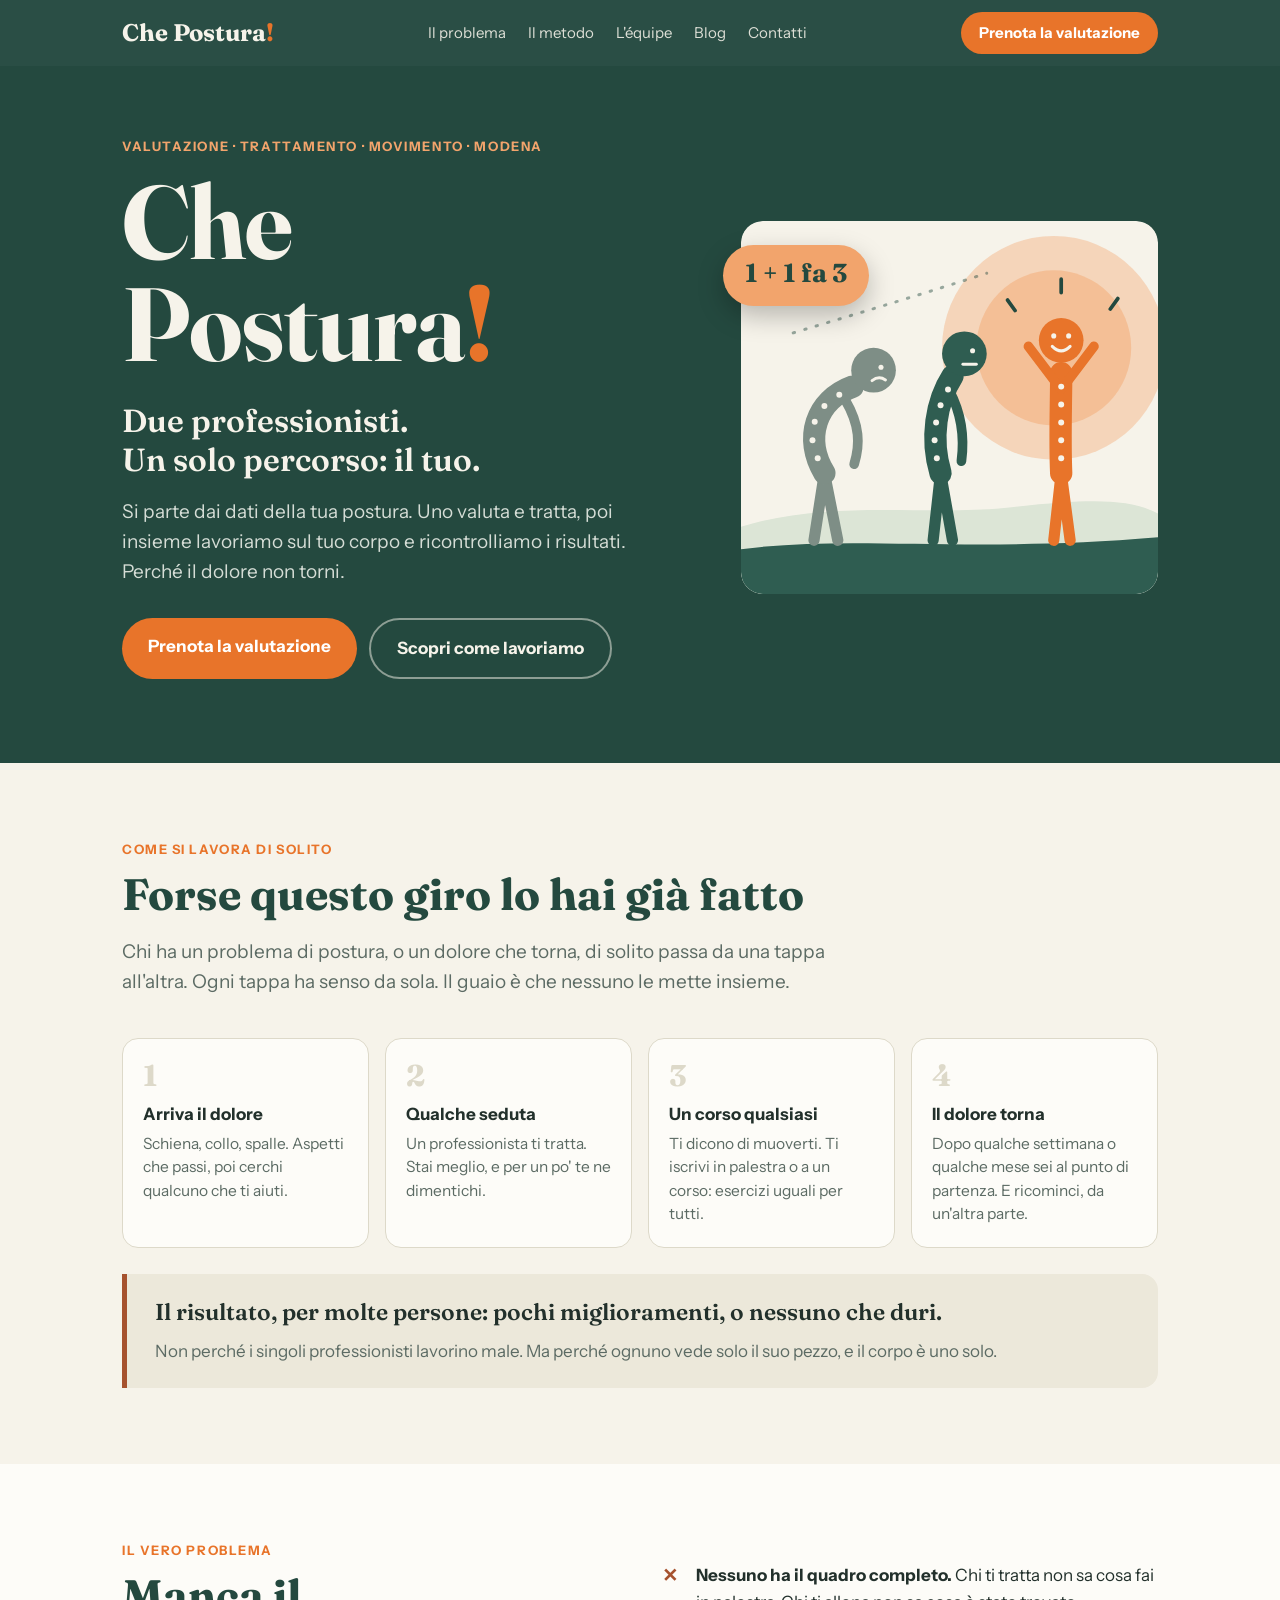
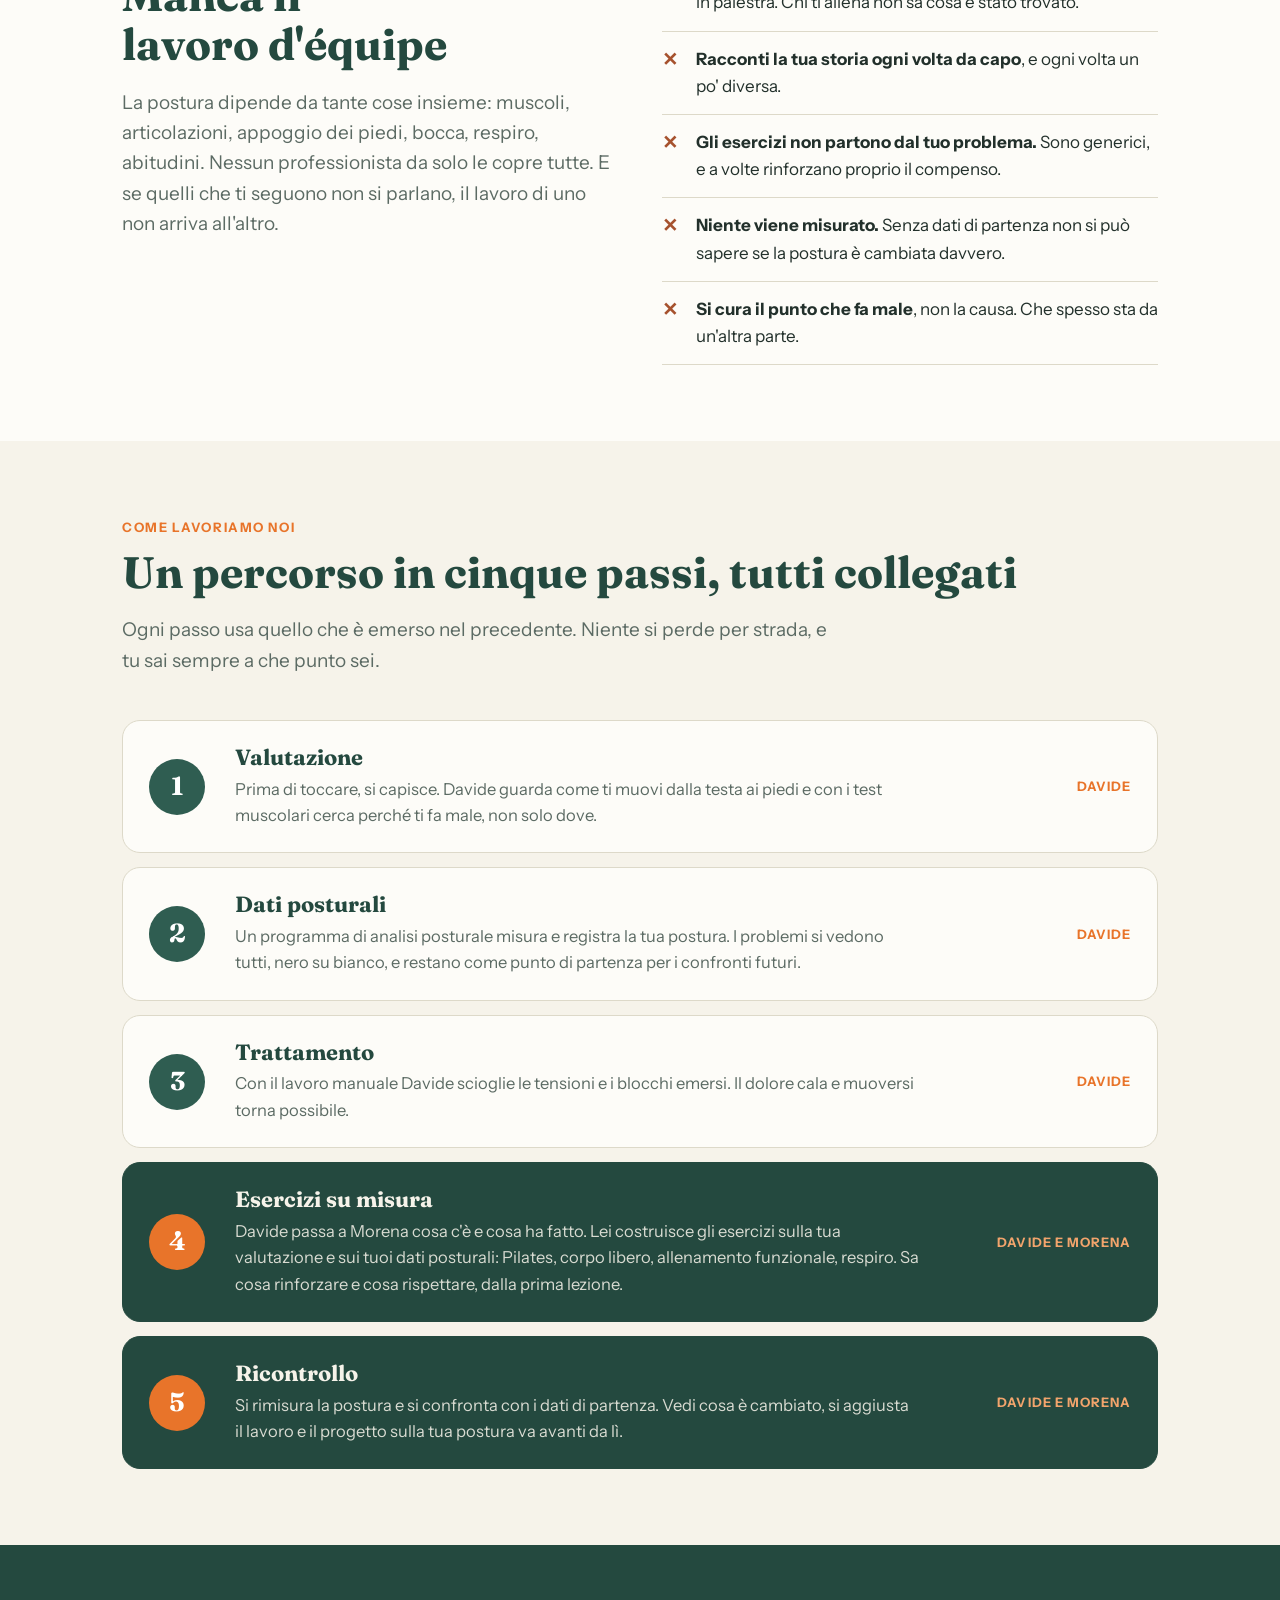
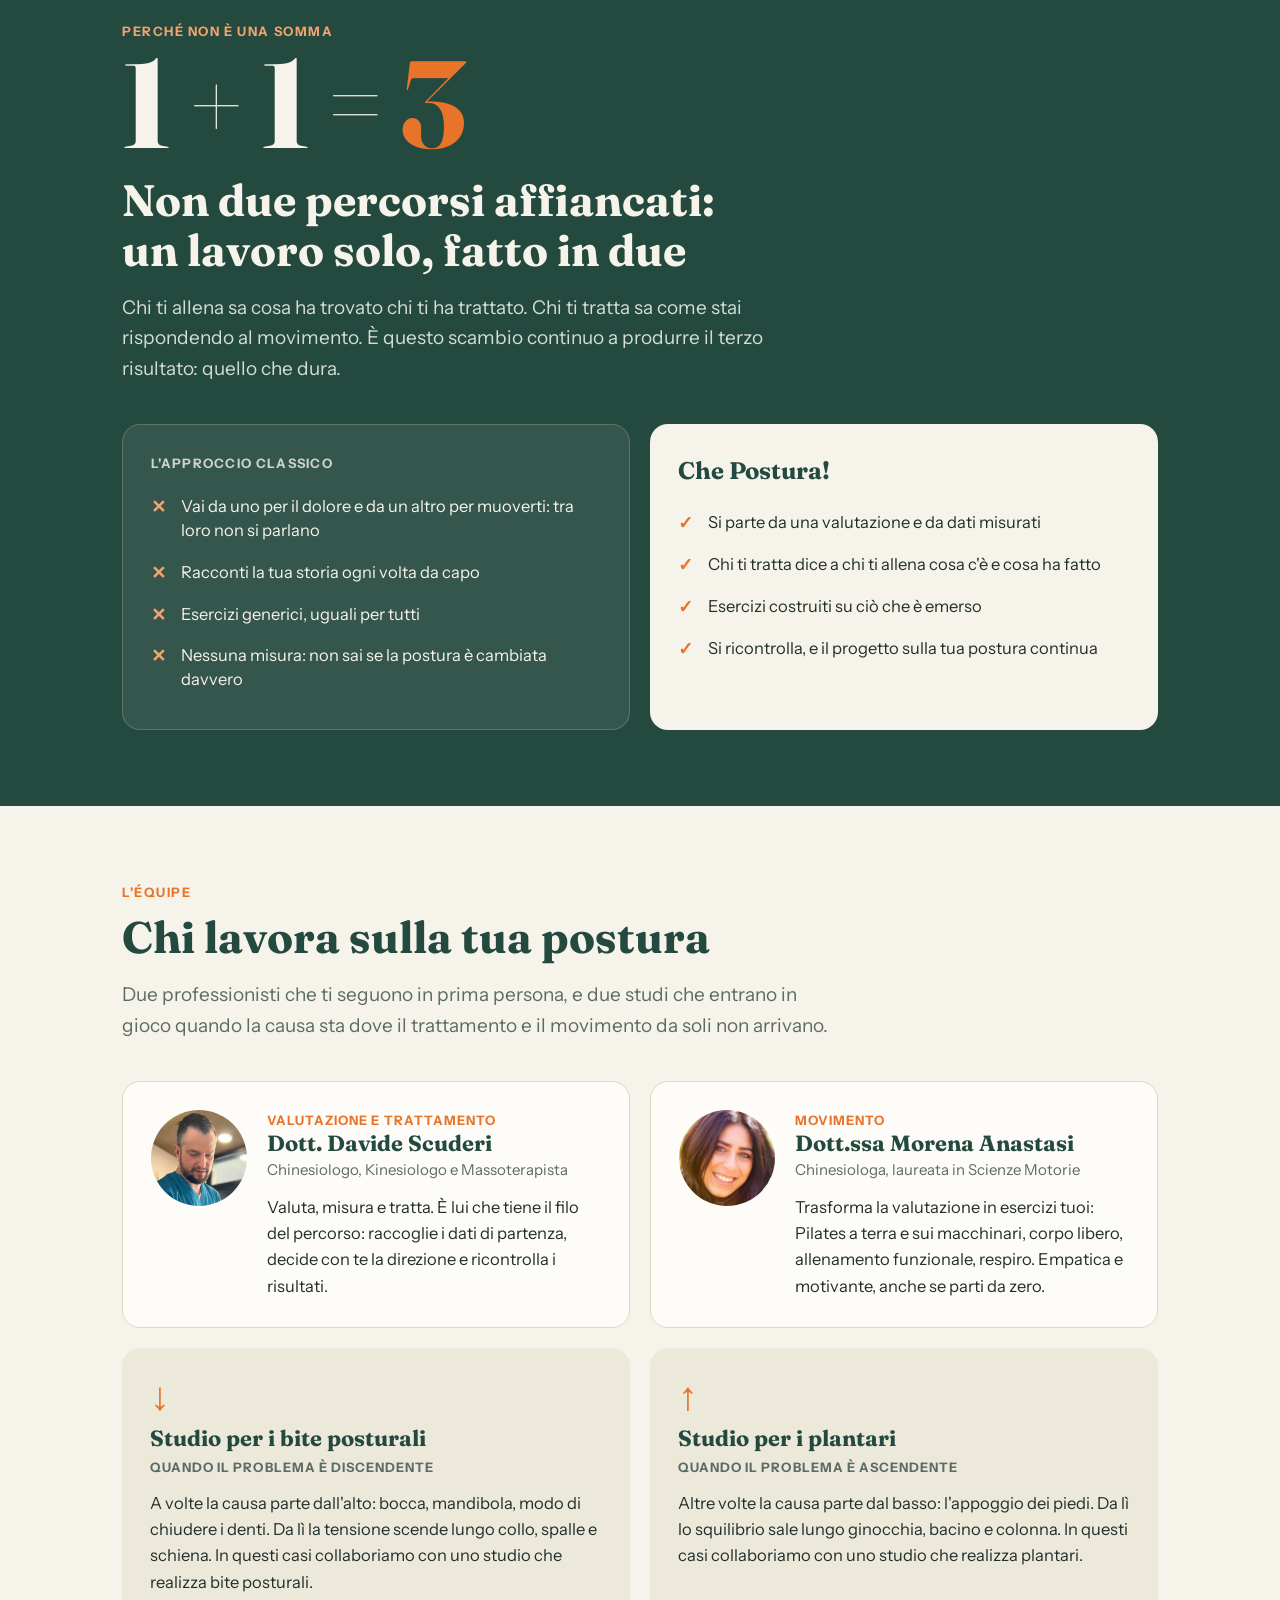
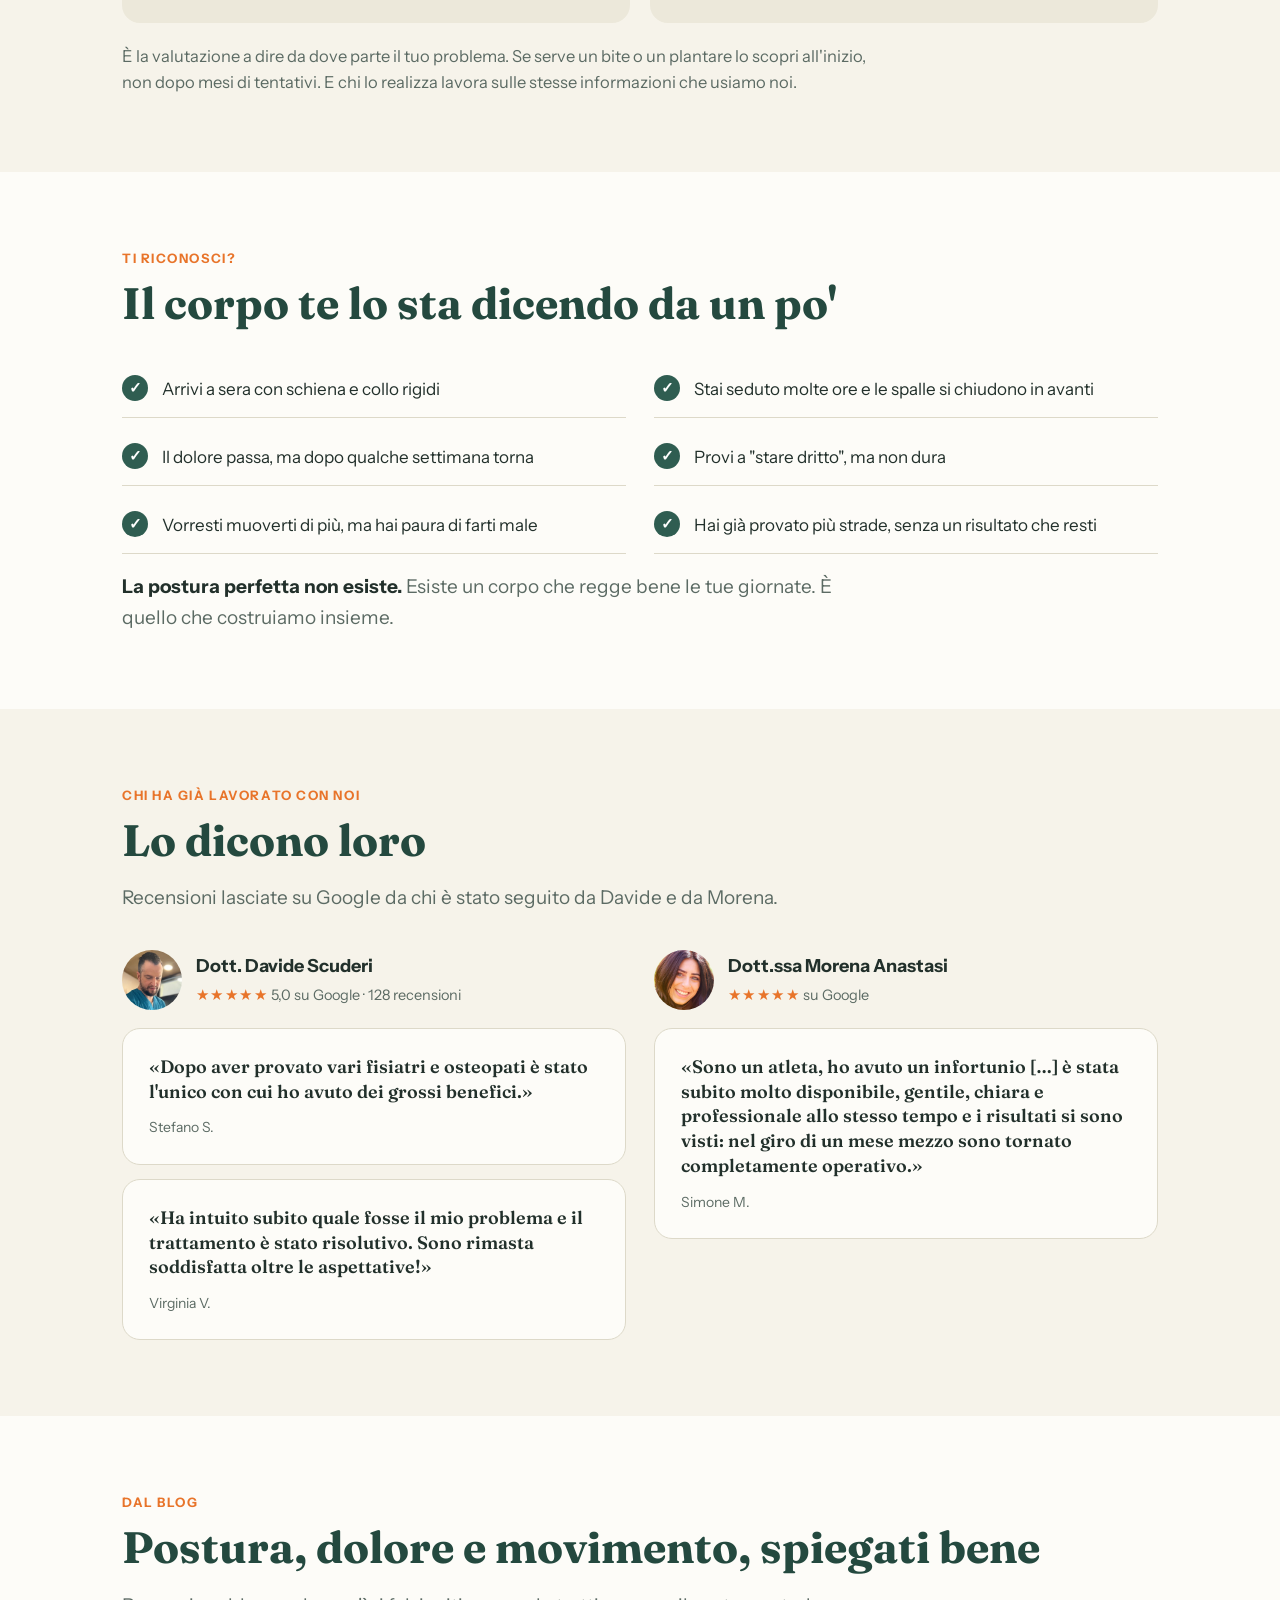
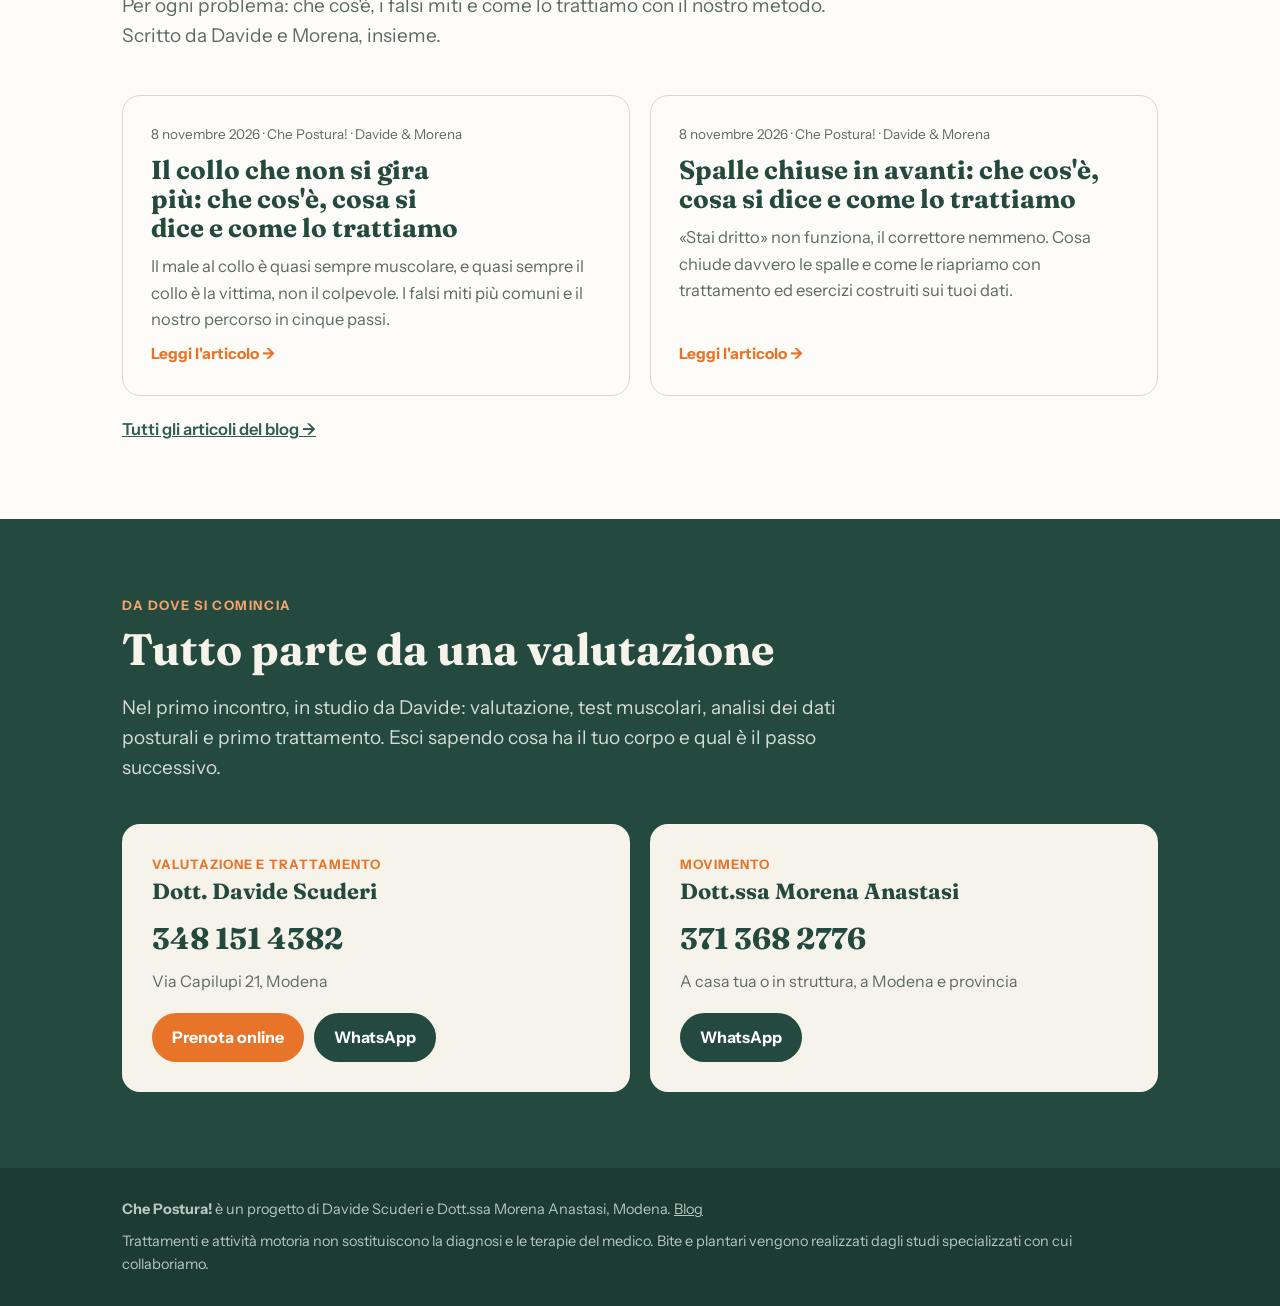
==== commit cf3db82b: "Blog firmato Che Postura! Davide & Morena, con scaletta fissa Ogni articolo: che cos'è, luoghi comun" ====
--- a/index.html
+++ b/index.html
@@ -248,18 +248,18 @@
     <div class="contenitore">
       <div class="occhiello">Dal blog</div>
       <h2>Postura, dolore e movimento, spiegati bene</h2>
-      <p class="sotto">Quello che diciamo in studio e in palestra, scritto con calma.</p>
+      <p class="sotto">Per ogni problema: che cos'è, i falsi miti e come lo trattiamo con il nostro metodo. Scritto da Davide e Morena, insieme.</p>
       <div class="articoli">
-        <a class="articolo-scheda" href="blog/ascendente-o-discendente.html">
-          <div class="meta">8 novembre 2026 · Davide Scuderi</div>
-          <h2>Il problema parte dai piedi o dalla bocca?</h2>
-          <p>Perché una postura storta può nascere lontano dal punto che fa male, e come lo scopriamo prima di decidere cosa fare.</p>
+        <a class="articolo-scheda" href="blog/male-al-collo.html">
+          <div class="meta">8 novembre 2026 · Che Postura! · Davide &amp; Morena</div>
+          <h2>Il collo che non si gira più: che cos'è, cosa si dice e come lo trattiamo</h2>
+          <p>Il male al collo è quasi sempre muscolare, e quasi sempre il collo è la vittima, non il colpevole. I falsi miti più comuni e il nostro percorso in cinque passi.</p>
           <span class="leggi">Leggi l'articolo</span>
         </a>
-        <a class="articolo-scheda" href="blog/perche-il-dolore-torna.html">
-          <div class="meta">8 novembre 2026 · Davide Scuderi</div>
-          <h2>Il dolore passa. Poi torna. Perché?</h2>
-          <p>Sedute, palestra, miglioramento, poi di nuovo il dolore. Non è sfortuna: è un pezzo che manca.</p>
+        <a class="articolo-scheda" href="blog/spalle-chiuse.html">
+          <div class="meta">8 novembre 2026 · Che Postura! · Davide &amp; Morena</div>
+          <h2>Spalle chiuse in avanti: che cos'è, cosa si dice e come lo trattiamo</h2>
+          <p>«Stai dritto» non funziona, il correttore nemmeno. Cosa chiude davvero le spalle e come le riapriamo con trattamento ed esercizi costruiti sui tuoi dati.</p>
           <span class="leggi">Leggi l'articolo</span>
         </a>
       </div>
--- a/stile.css
+++ b/stile.css
@@ -224,3 +224,24 @@
   .articolo { padding: 44px 0 60px; }
   .articolo .corpo p, .articolo .corpo ul, .articolo .corpo ol { font-size: 17px; }
 }
+
+/* ---------- blog: firma doppia e falsi miti ---------- */
+.articolo .autore.doppio { grid-template-columns: 112px 1fr; }
+.articolo .autore .foto { display: flex; }
+.articolo .autore .foto img { width: 64px; height: 64px; border: 3px solid var(--crema); }
+.articolo .autore .foto img + img { margin-left: -16px; }
+.articolo .meta .foto { display: flex; }
+.articolo .meta .foto img + img { margin-left: -10px; border: 2px solid var(--crema); }
+.miti { display: grid; gap: 14px; margin-top: 22px; }
+.mito { background: var(--carta); border: 1px solid var(--linea); border-radius: 18px; padding: 22px 26px; }
+.mito .dice { display: block; font-family: var(--serif); font-weight: 600; font-size: 20px; line-height: 1.3; color: var(--rosso); }
+.mito .dice::before { content: '✕  '; font-family: var(--sans); font-weight: 700; }
+.mito p { margin-top: 10px !important; font-size: 17px !important; }
+.mito p b { color: var(--verde-scuro); }
+.articolo .passi { margin-top: 26px; }
+.articolo .passo h3 { margin-top: 0; }
+.articolo .passo p { margin-top: 6px; font-size: 16.5px; line-height: 1.55; }
+@media (max-width: 860px) {
+  .articolo .autore.doppio { grid-template-columns: 96px 1fr; }
+  .articolo .autore .foto img { width: 54px; height: 54px; }
+}
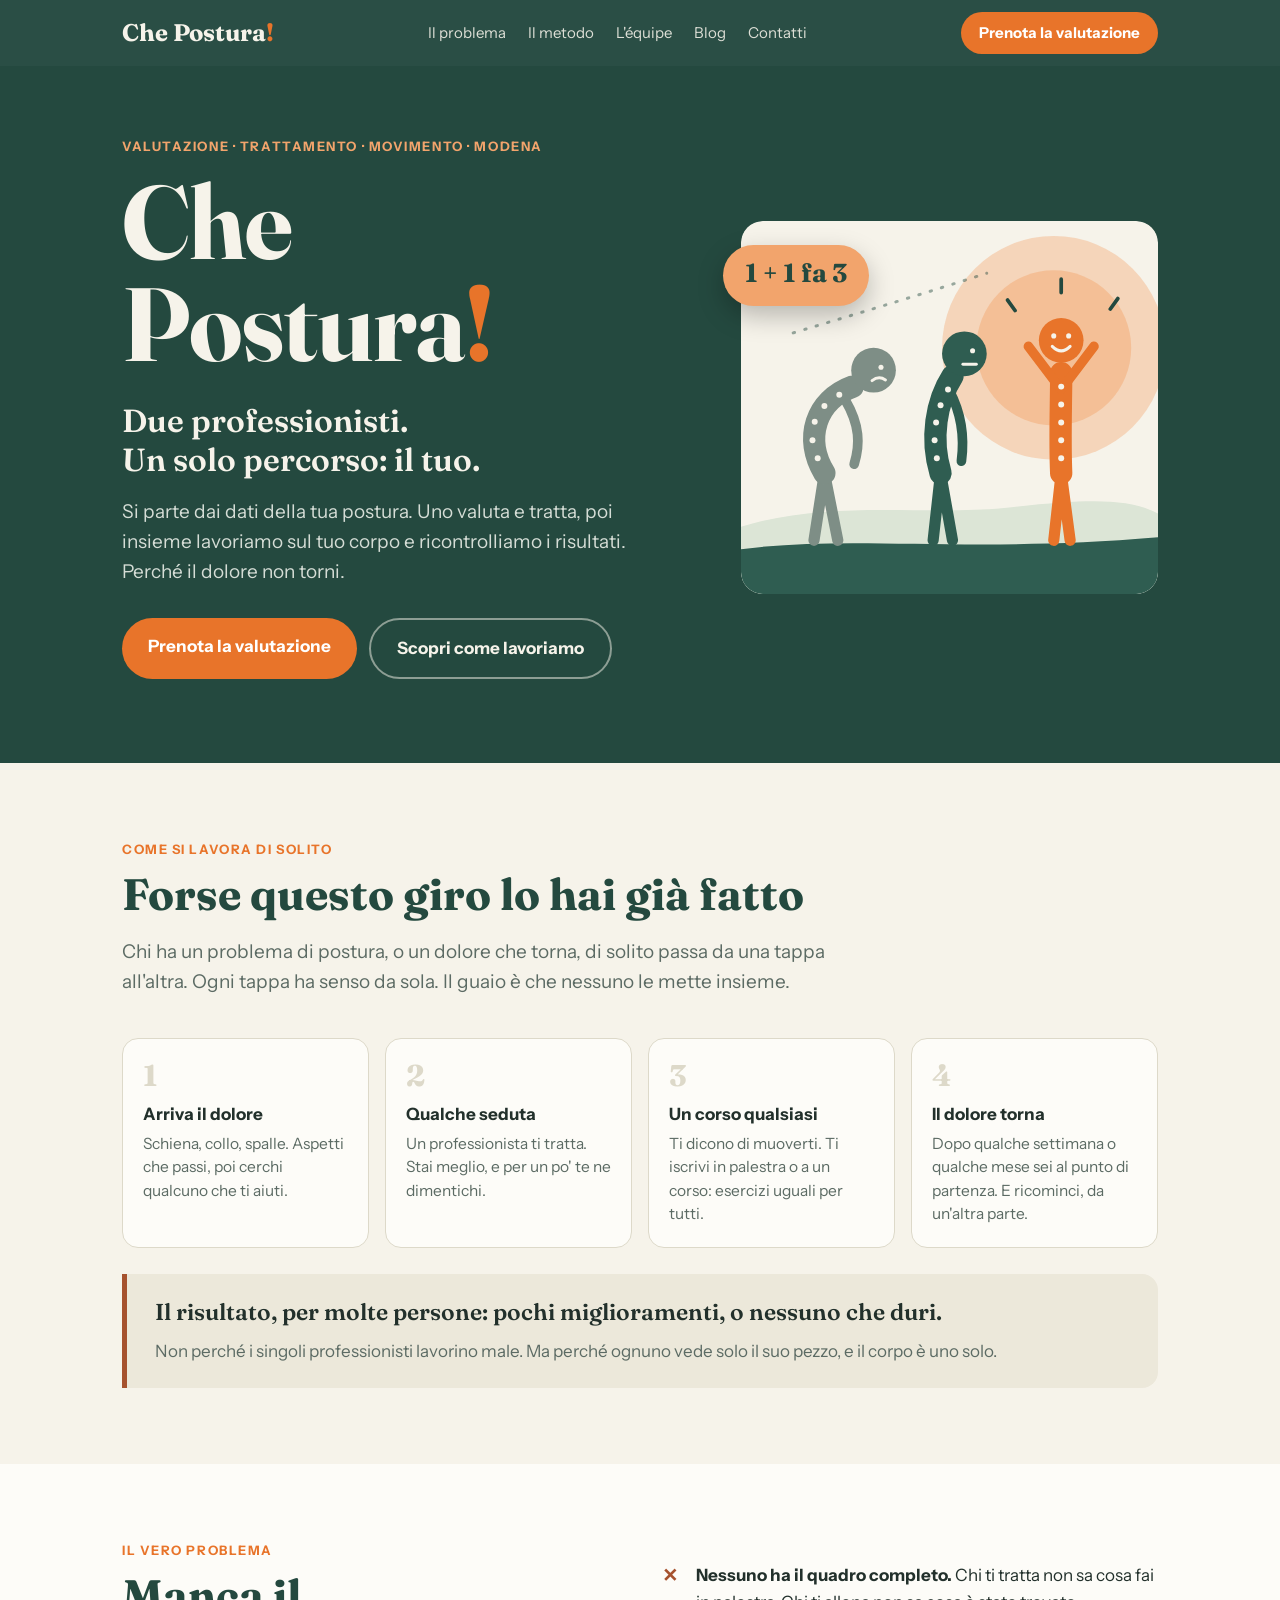
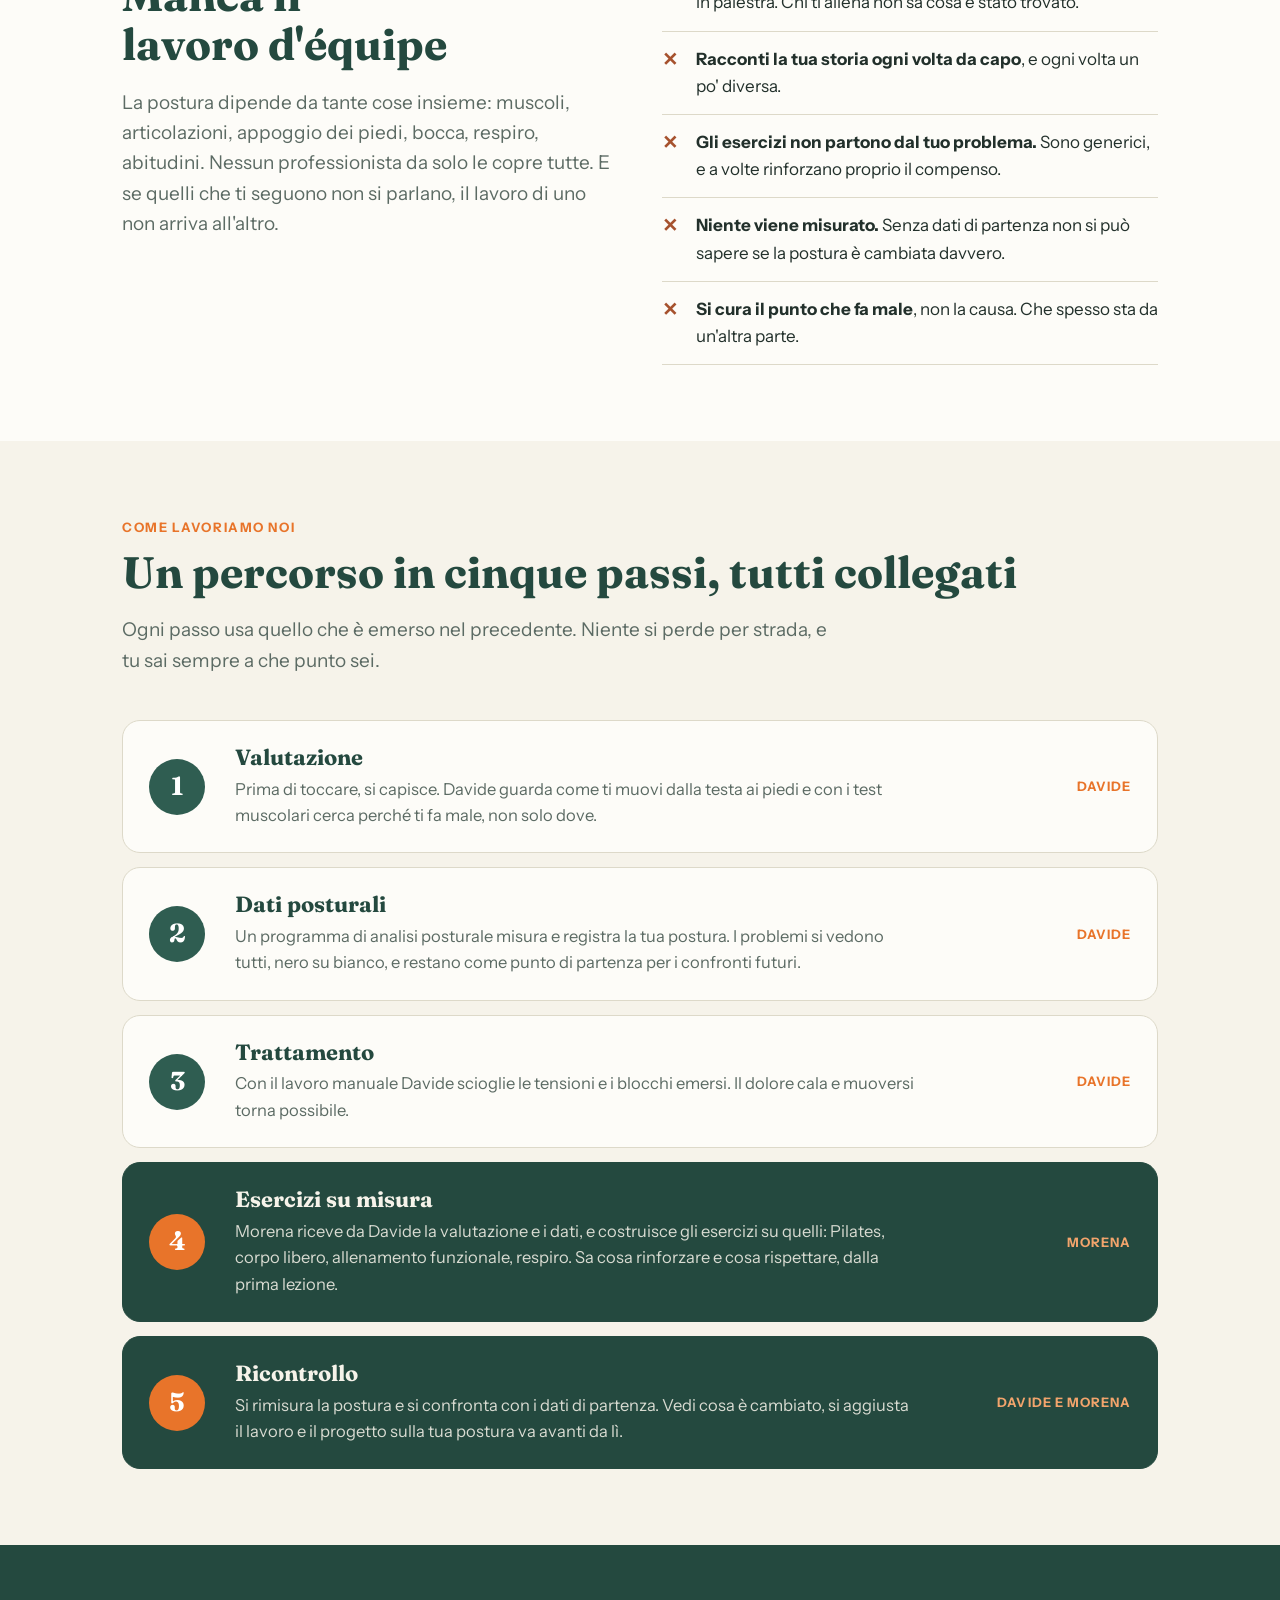
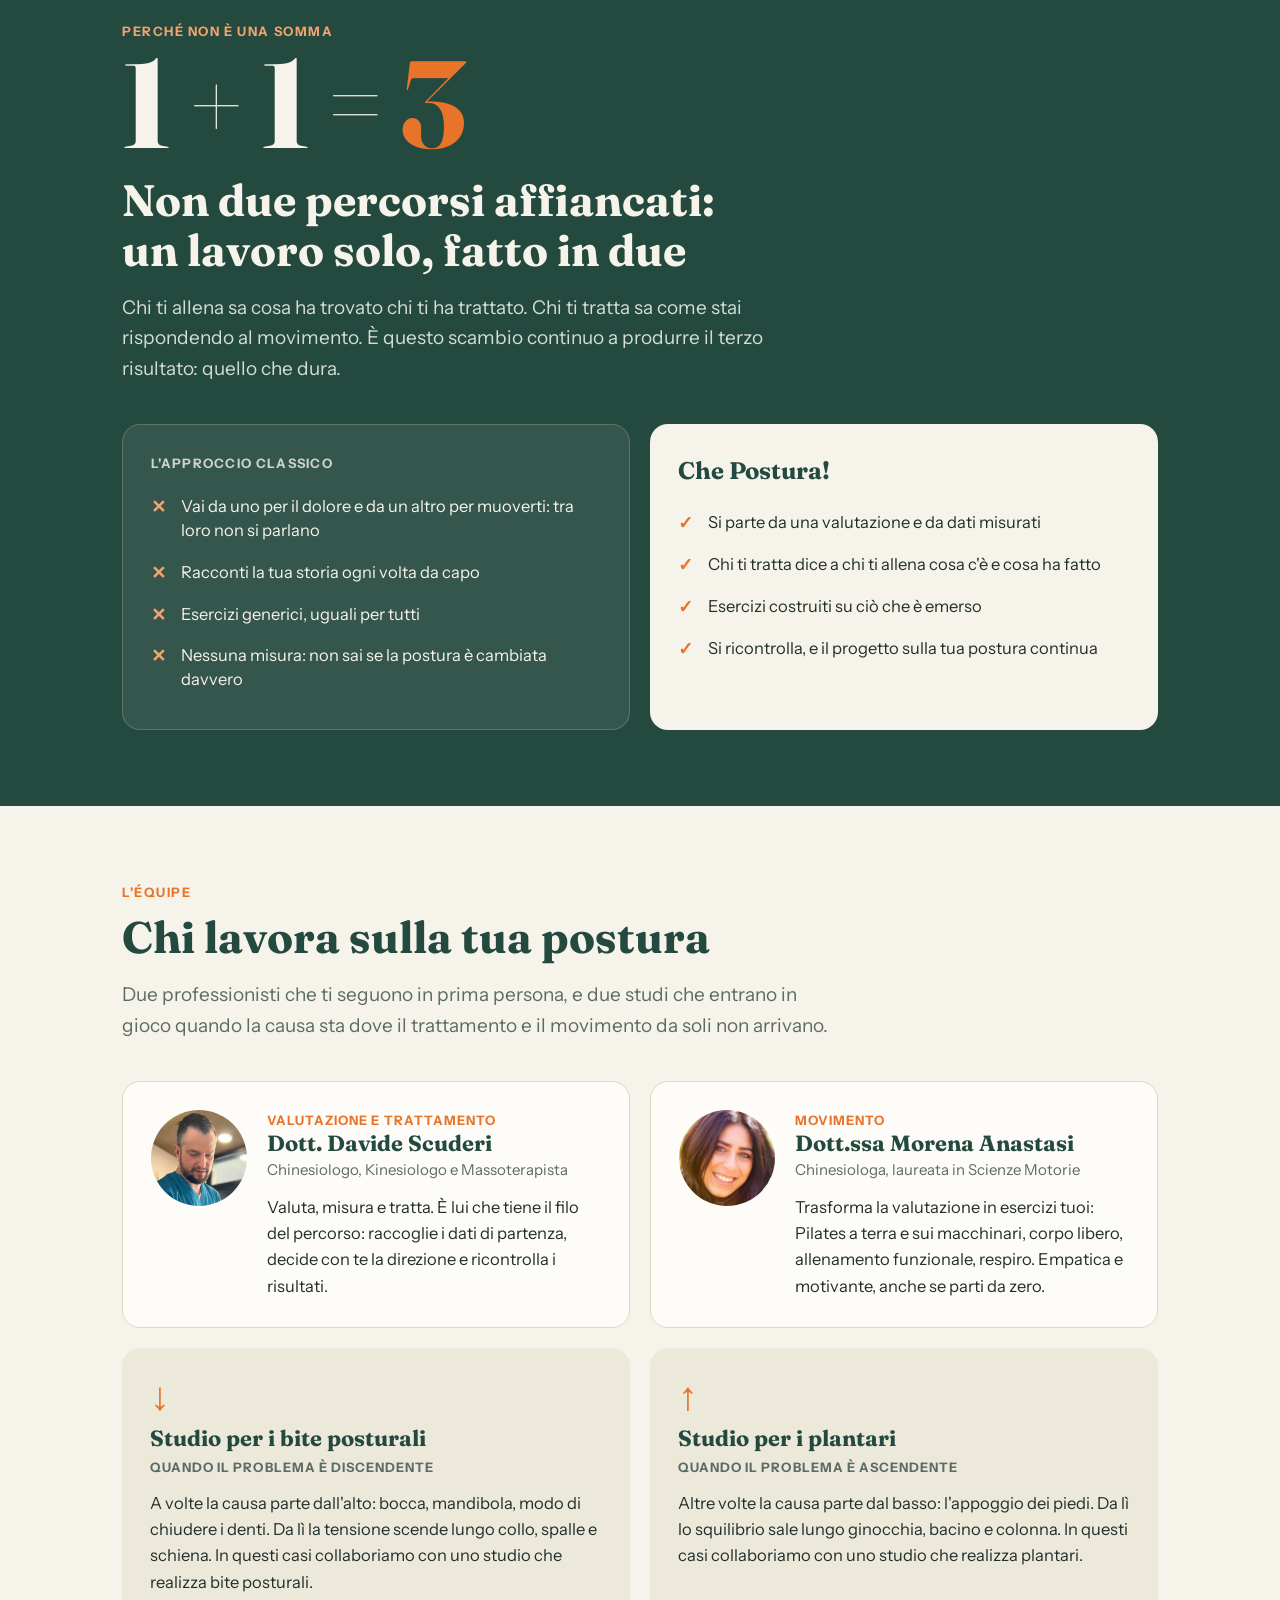
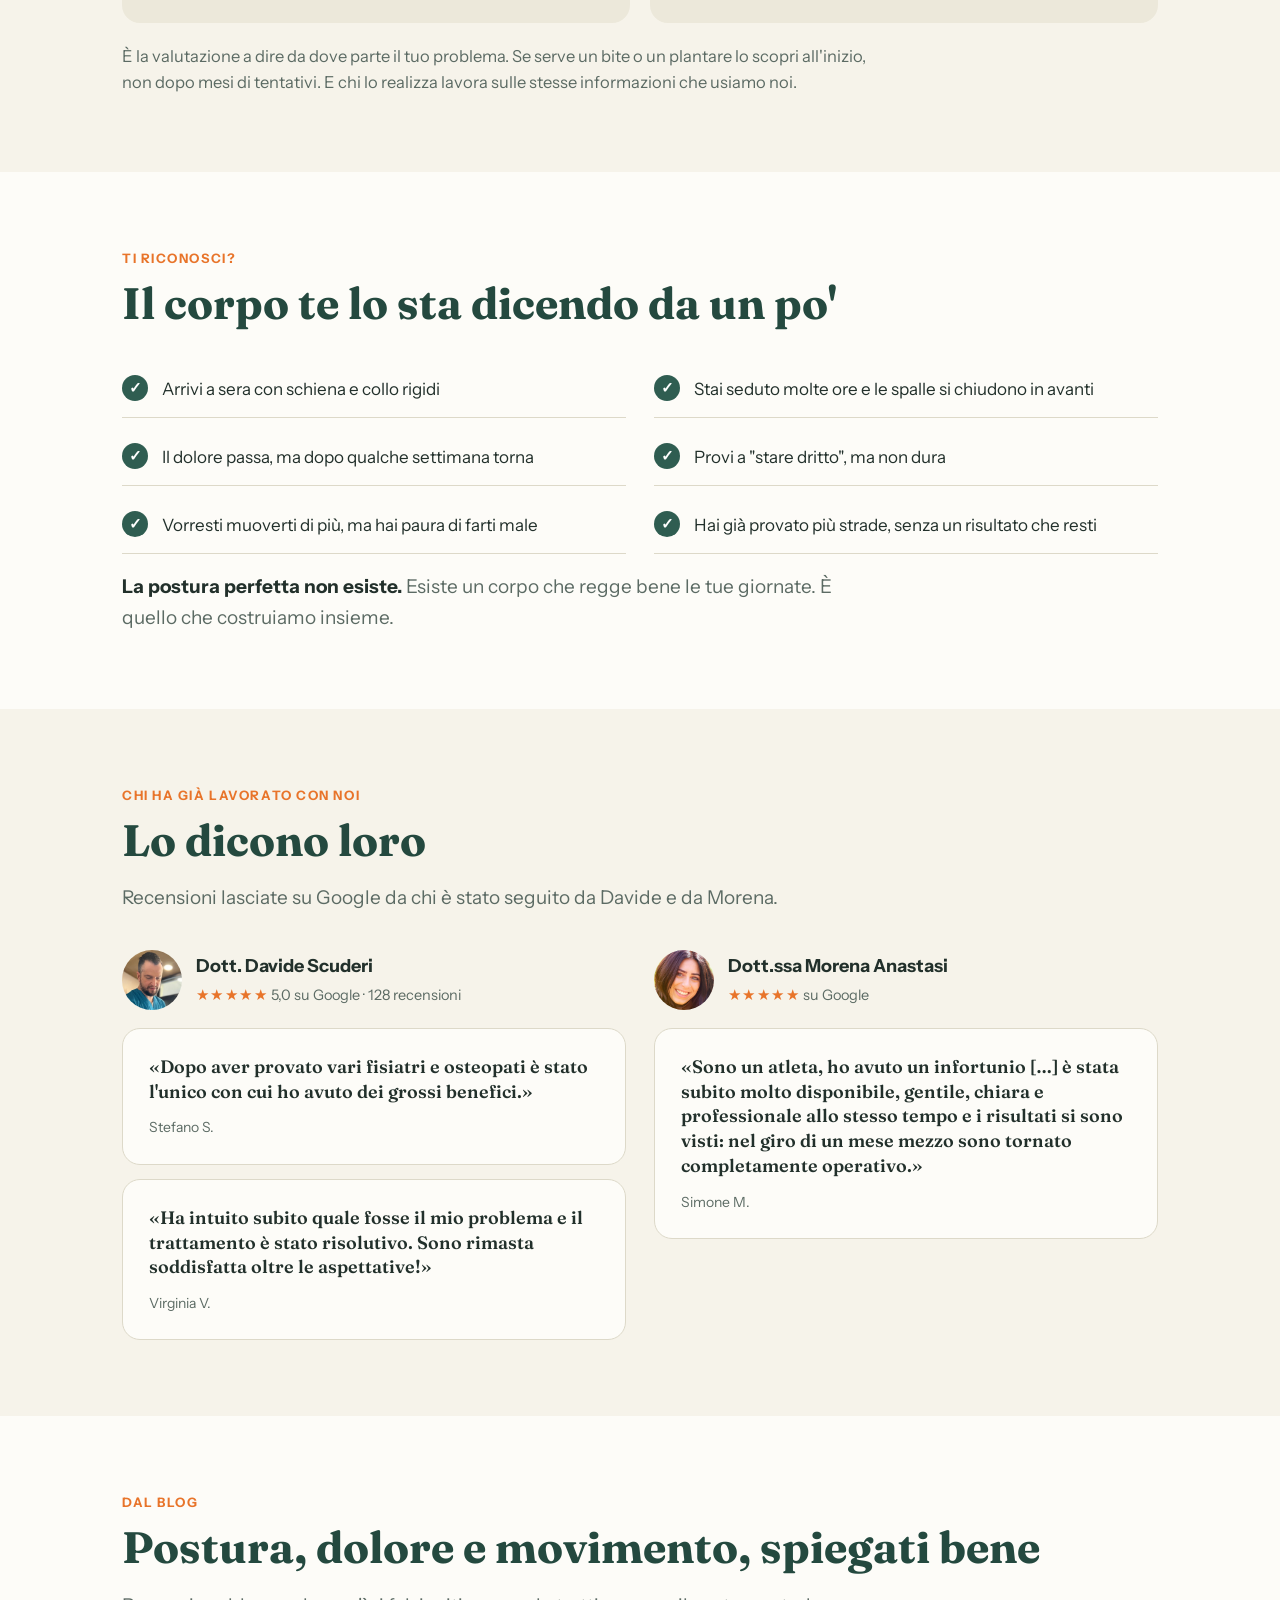
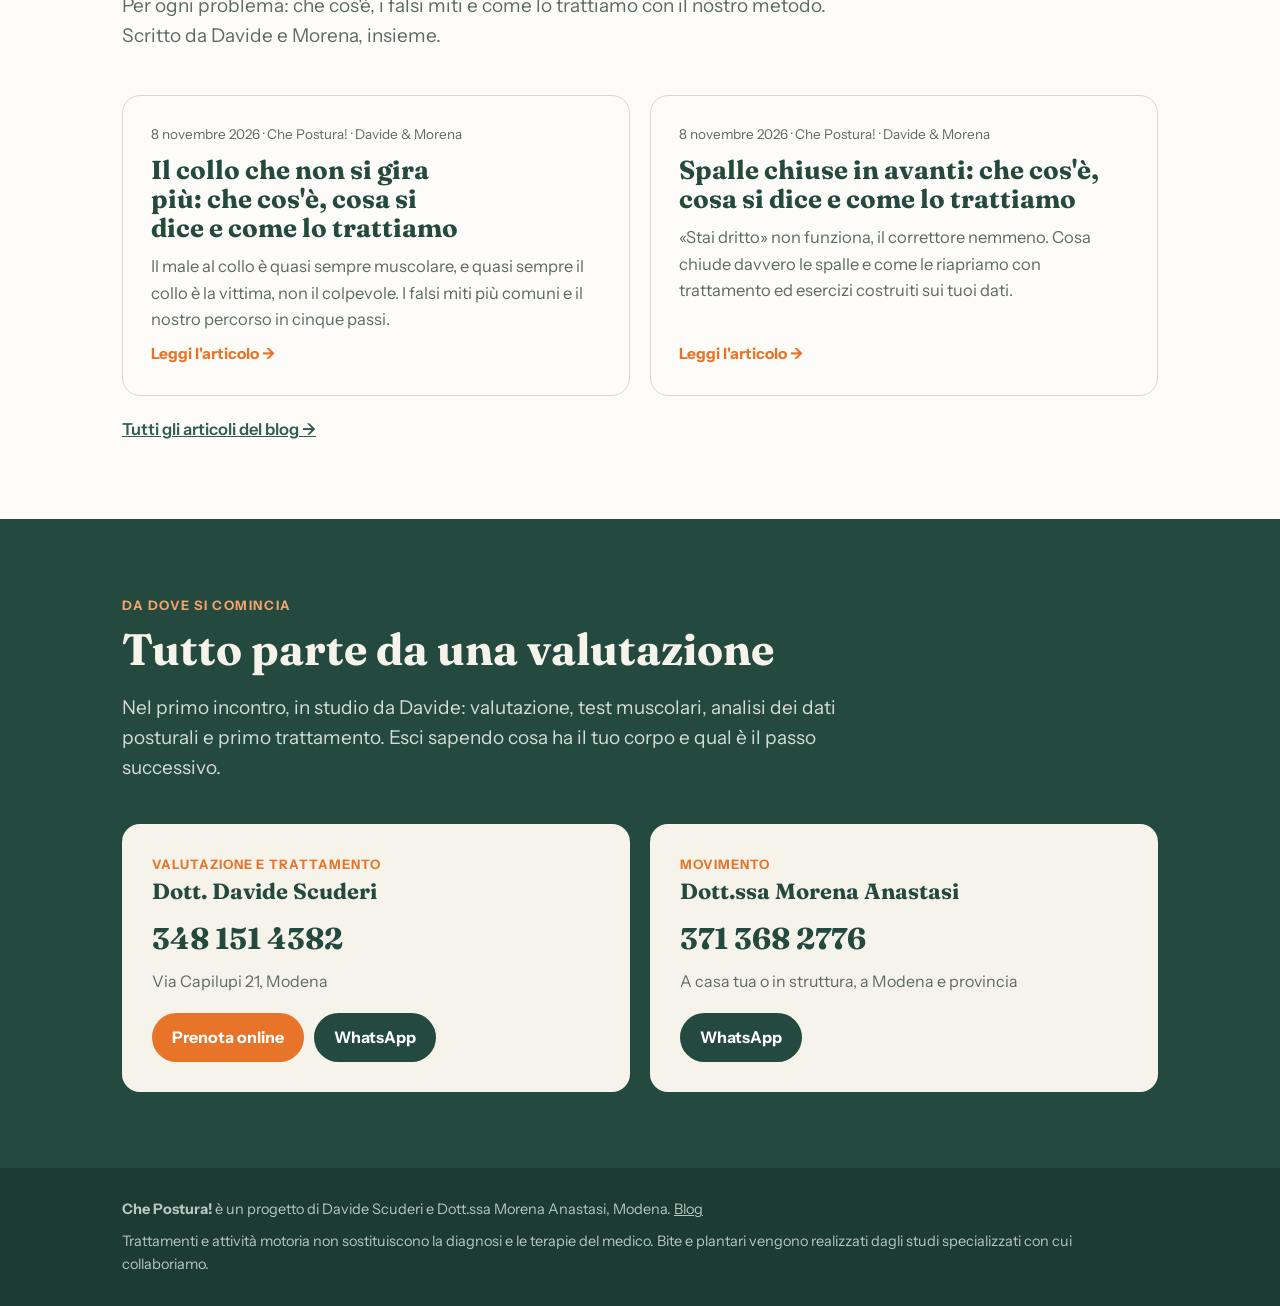
==== commit 383bbe44: "Gli esercizi su misura sono di Morena, il ricontrollo di tutti e due Co-Authored-By: Claude Fable 5." ====
--- a/index.html
+++ b/index.html
@@ -111,8 +111,8 @@
         </div>
         <div class="passo insieme">
           <span class="n">4</span>
-          <div><h3>Esercizi su misura</h3><p>Davide passa a Morena cosa c'è e cosa ha fatto. Lei costruisce gli esercizi sulla tua valutazione e sui tuoi dati posturali: Pilates, corpo libero, allenamento funzionale, respiro. Sa cosa rinforzare e cosa rispettare, dalla prima lezione.</p></div>
-          <span class="chi">Davide e Morena</span>
+          <div><h3>Esercizi su misura</h3><p>Morena riceve da Davide la valutazione e i dati, e costruisce gli esercizi su quelli: Pilates, corpo libero, allenamento funzionale, respiro. Sa cosa rinforzare e cosa rispettare, dalla prima lezione.</p></div>
+          <span class="chi">Morena</span>
         </div>
         <div class="passo insieme">
           <span class="n">5</span>
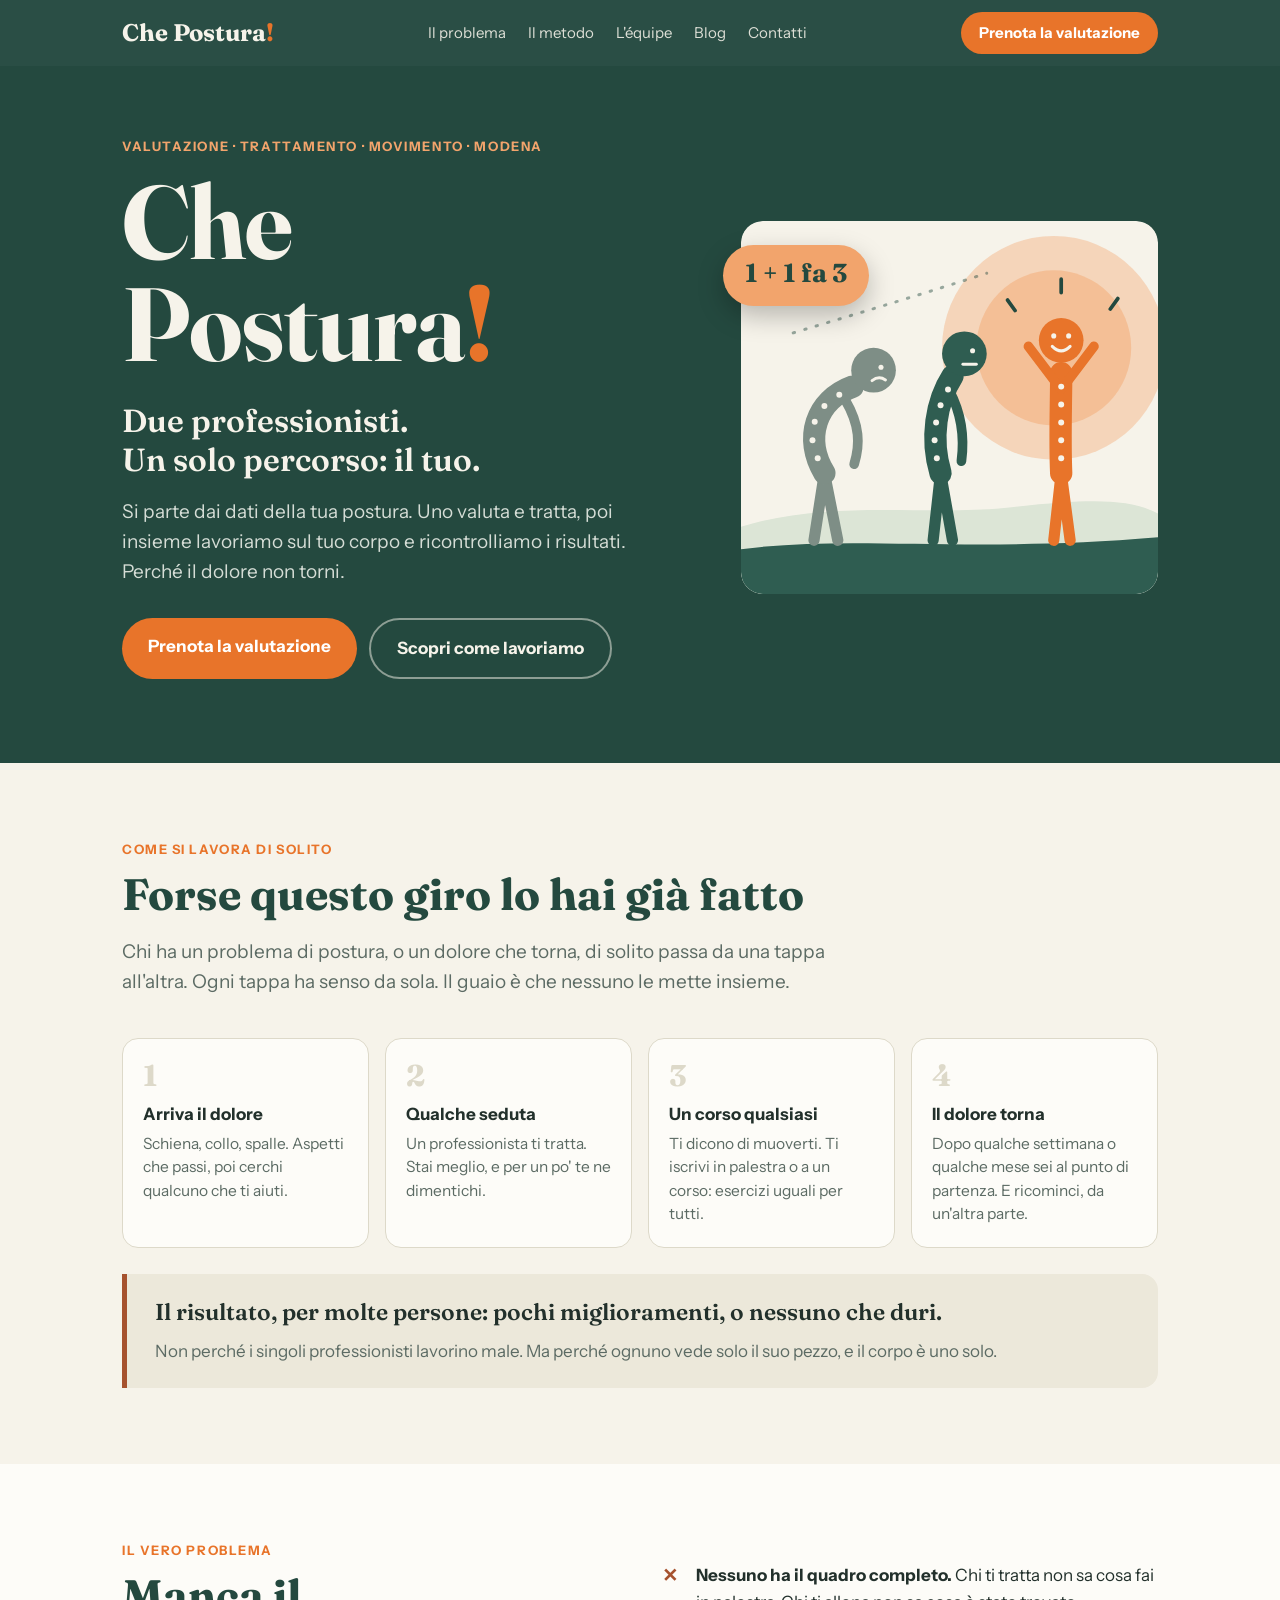
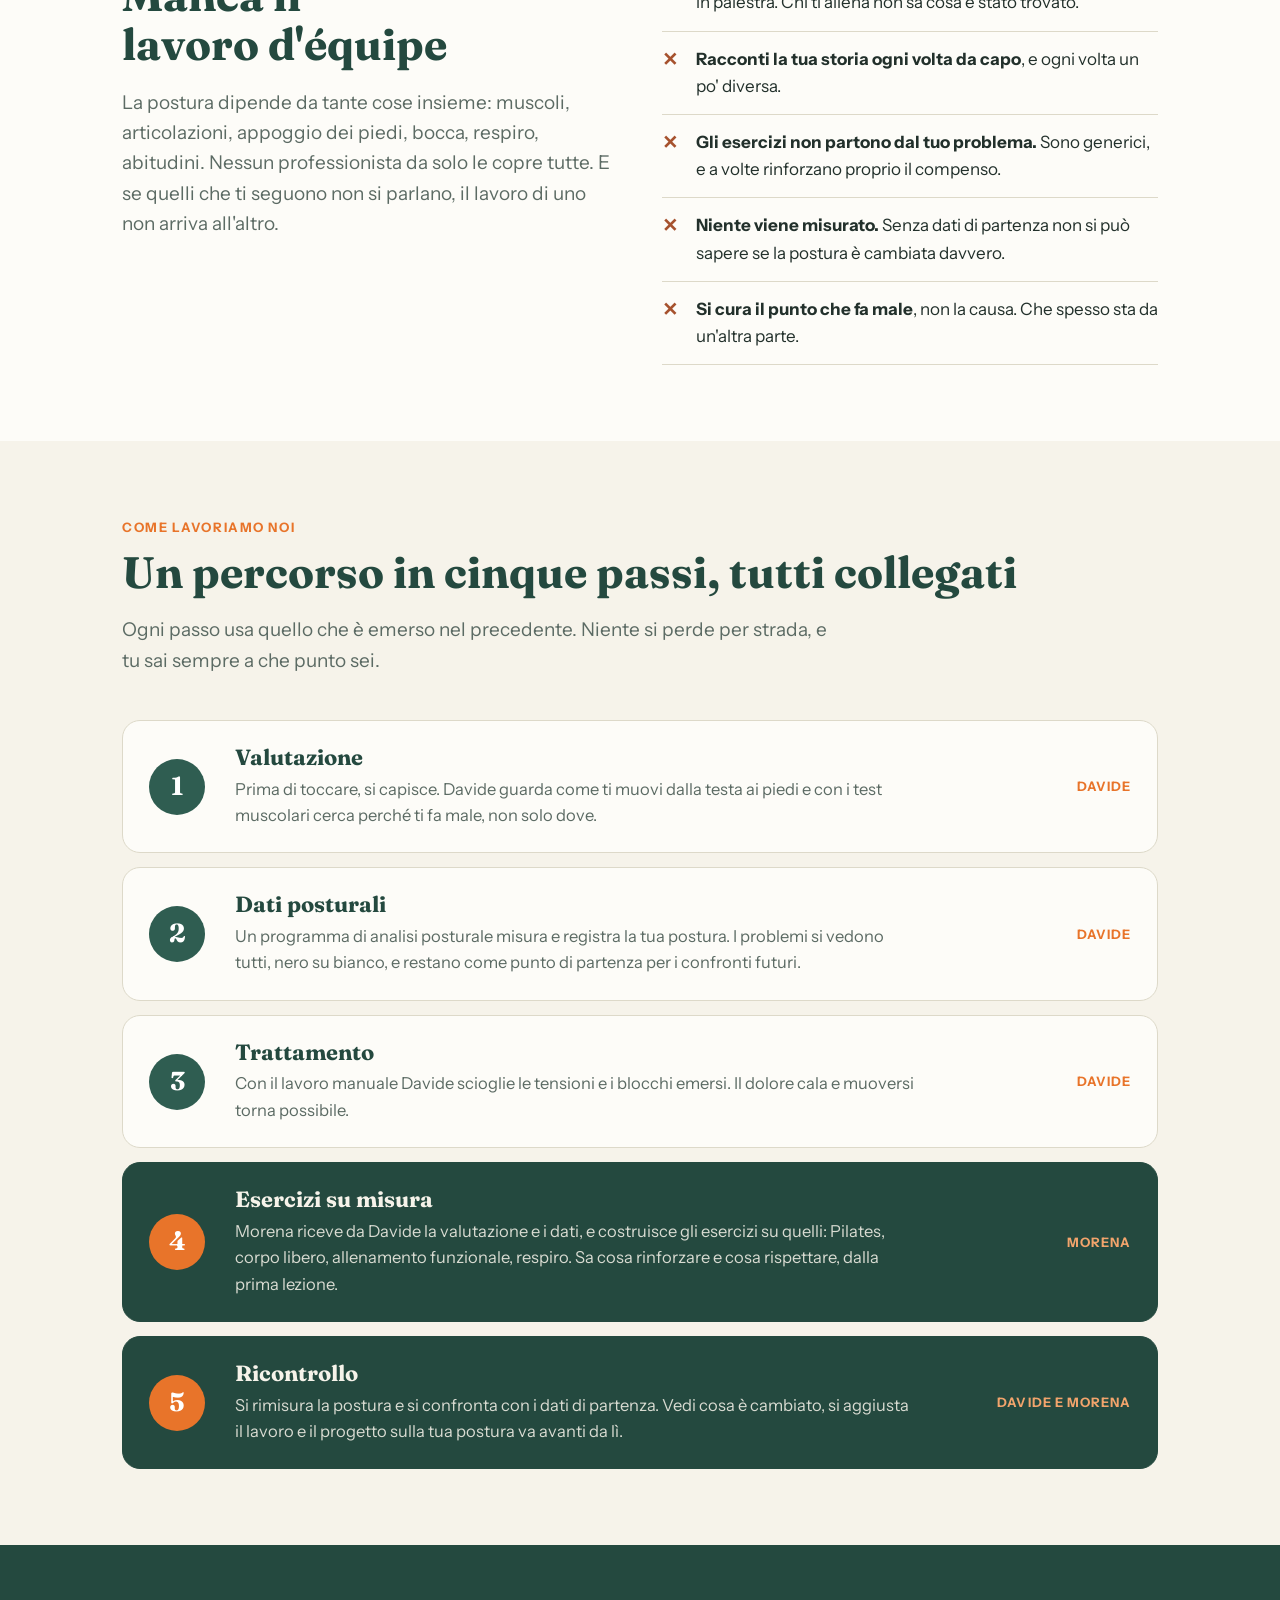
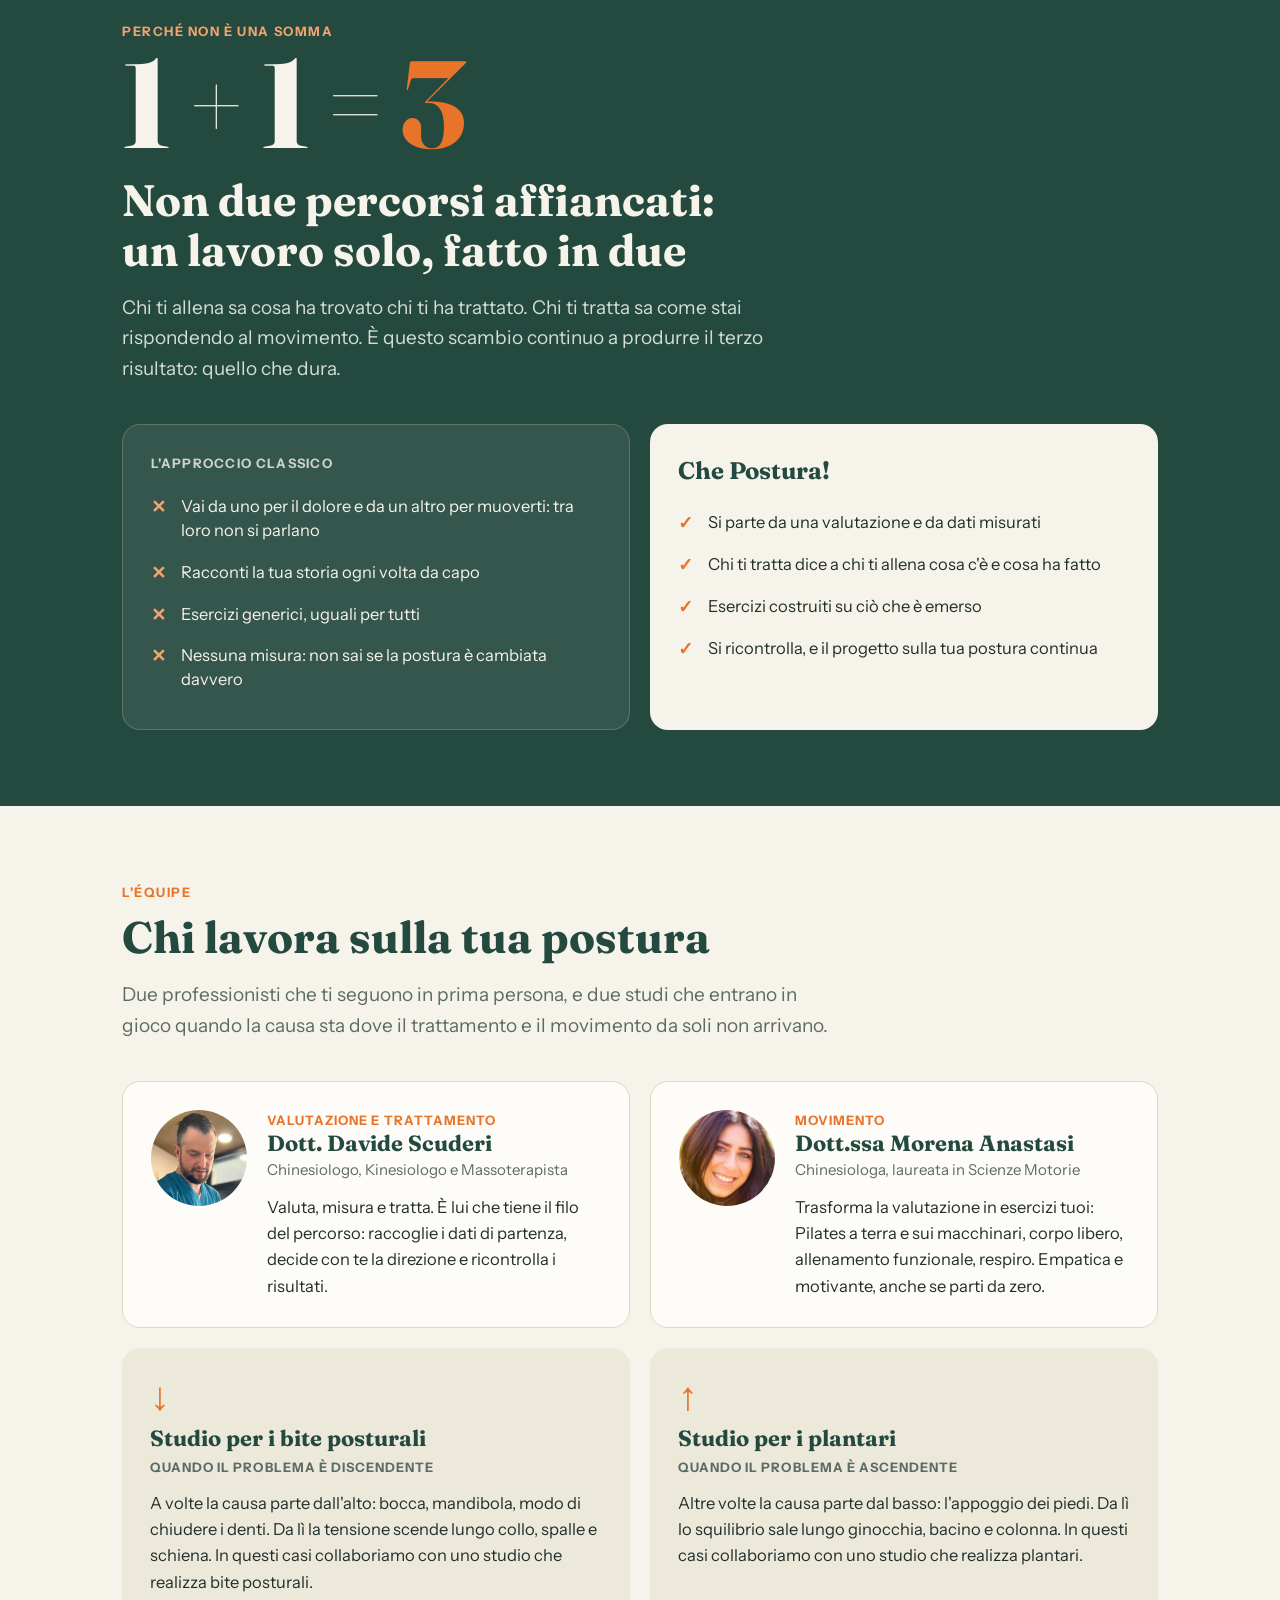
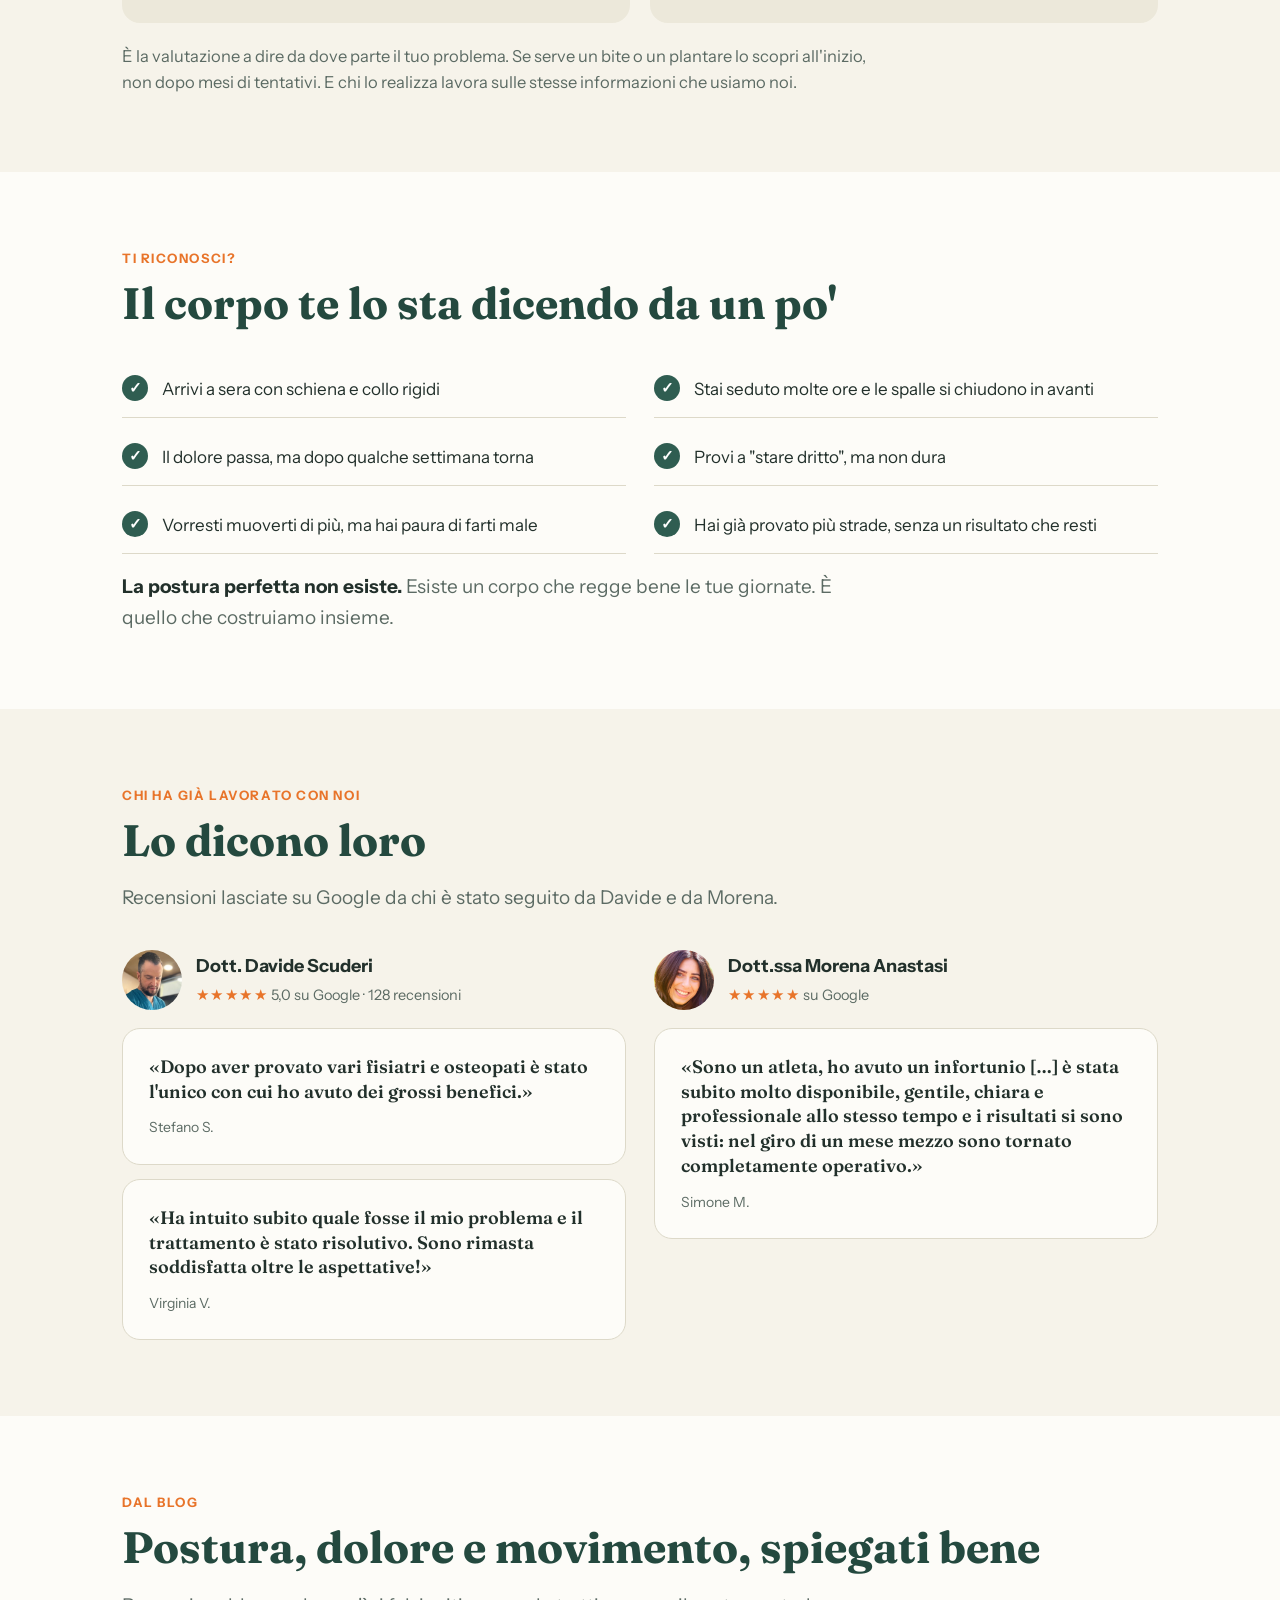
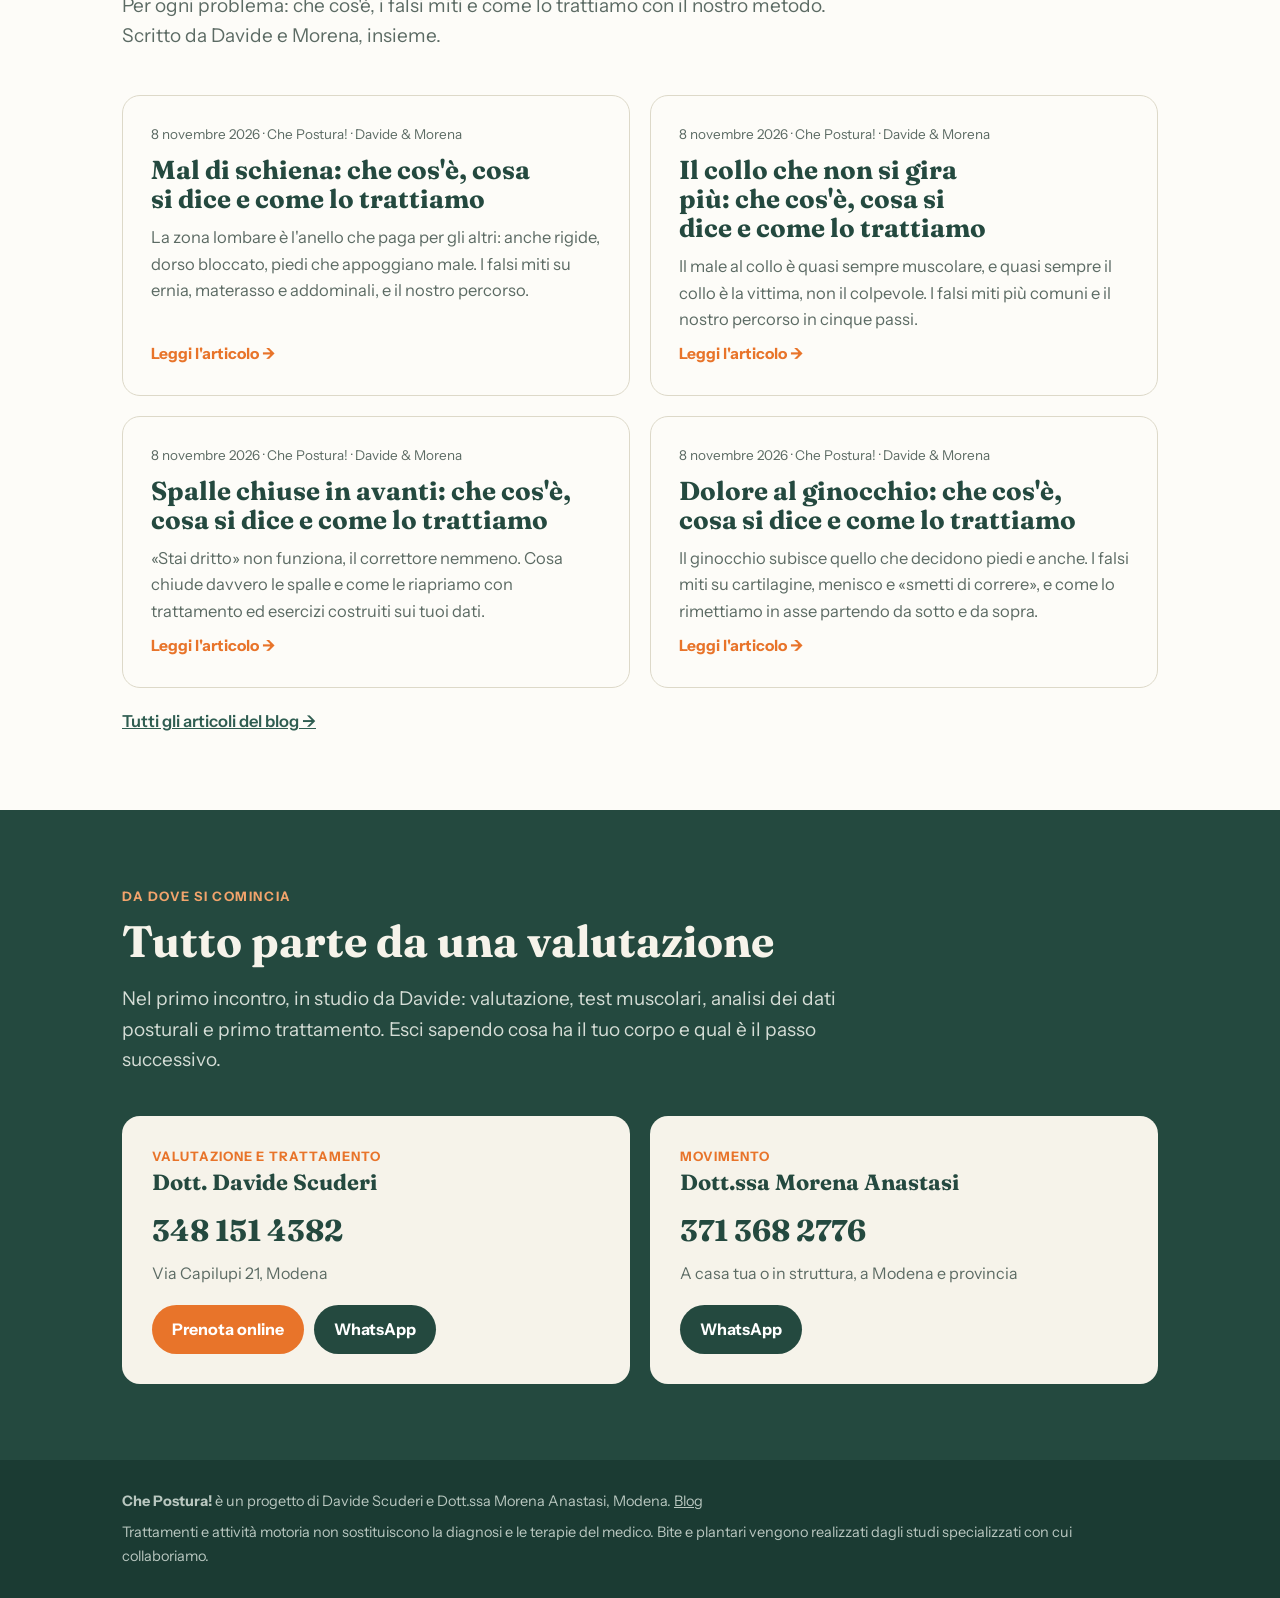
==== commit c7a94a43: "Quattro articoli: mal di schiena, spalla, ginocchio, anca Stessa scaletta: che cos'è, falsi miti, co" ====
--- a/index.html
+++ b/index.html
@@ -250,6 +250,12 @@
       <h2>Postura, dolore e movimento, spiegati bene</h2>
       <p class="sotto">Per ogni problema: che cos'è, i falsi miti e come lo trattiamo con il nostro metodo. Scritto da Davide e Morena, insieme.</p>
       <div class="articoli">
+        <a class="articolo-scheda" href="blog/mal-di-schiena.html">
+          <div class="meta">8 novembre 2026 · Che Postura! · Davide &amp; Morena</div>
+          <h2>Mal di schiena: che cos'è, cosa si dice e come lo trattiamo</h2>
+          <p>La zona lombare è l'anello che paga per gli altri: anche rigide, dorso bloccato, piedi che appoggiano male. I falsi miti su ernia, materasso e addominali, e il nostro percorso.</p>
+          <span class="leggi">Leggi l'articolo</span>
+        </a>
         <a class="articolo-scheda" href="blog/male-al-collo.html">
           <div class="meta">8 novembre 2026 · Che Postura! · Davide &amp; Morena</div>
           <h2>Il collo che non si gira più: che cos'è, cosa si dice e come lo trattiamo</h2>
@@ -262,6 +268,12 @@
           <p>«Stai dritto» non funziona, il correttore nemmeno. Cosa chiude davvero le spalle e come le riapriamo con trattamento ed esercizi costruiti sui tuoi dati.</p>
           <span class="leggi">Leggi l'articolo</span>
         </a>
+        <a class="articolo-scheda" href="blog/dolore-al-ginocchio.html">
+          <div class="meta">8 novembre 2026 · Che Postura! · Davide &amp; Morena</div>
+          <h2>Dolore al ginocchio: che cos'è, cosa si dice e come lo trattiamo</h2>
+          <p>Il ginocchio subisce quello che decidono piedi e anche. I falsi miti su cartilagine, menisco e «smetti di correre», e come lo rimettiamo in asse partendo da sotto e da sopra.</p>
+          <span class="leggi">Leggi l'articolo</span>
+        </a>
       </div>
       <p class="catena"><a href="blog/" style="color:var(--verde);font-weight:600">Tutti gli articoli del blog →</a></p>
     </div>
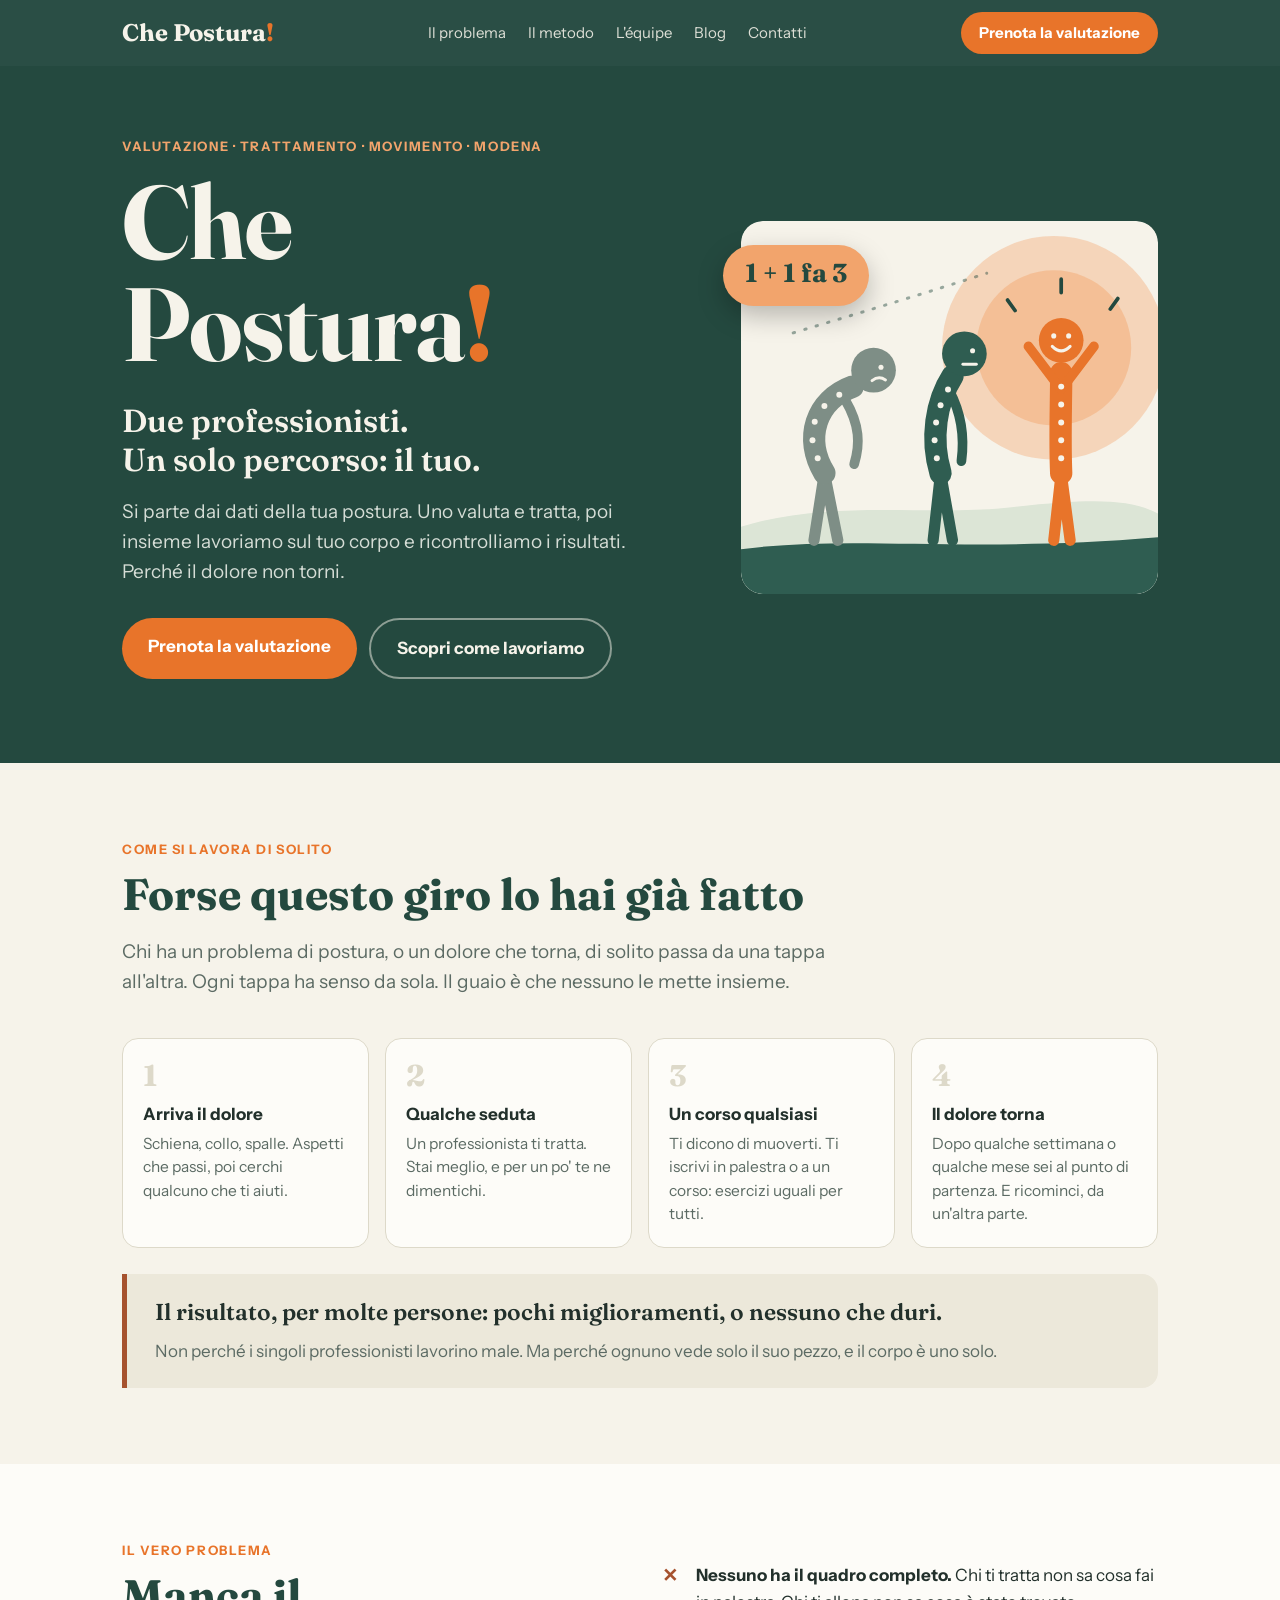
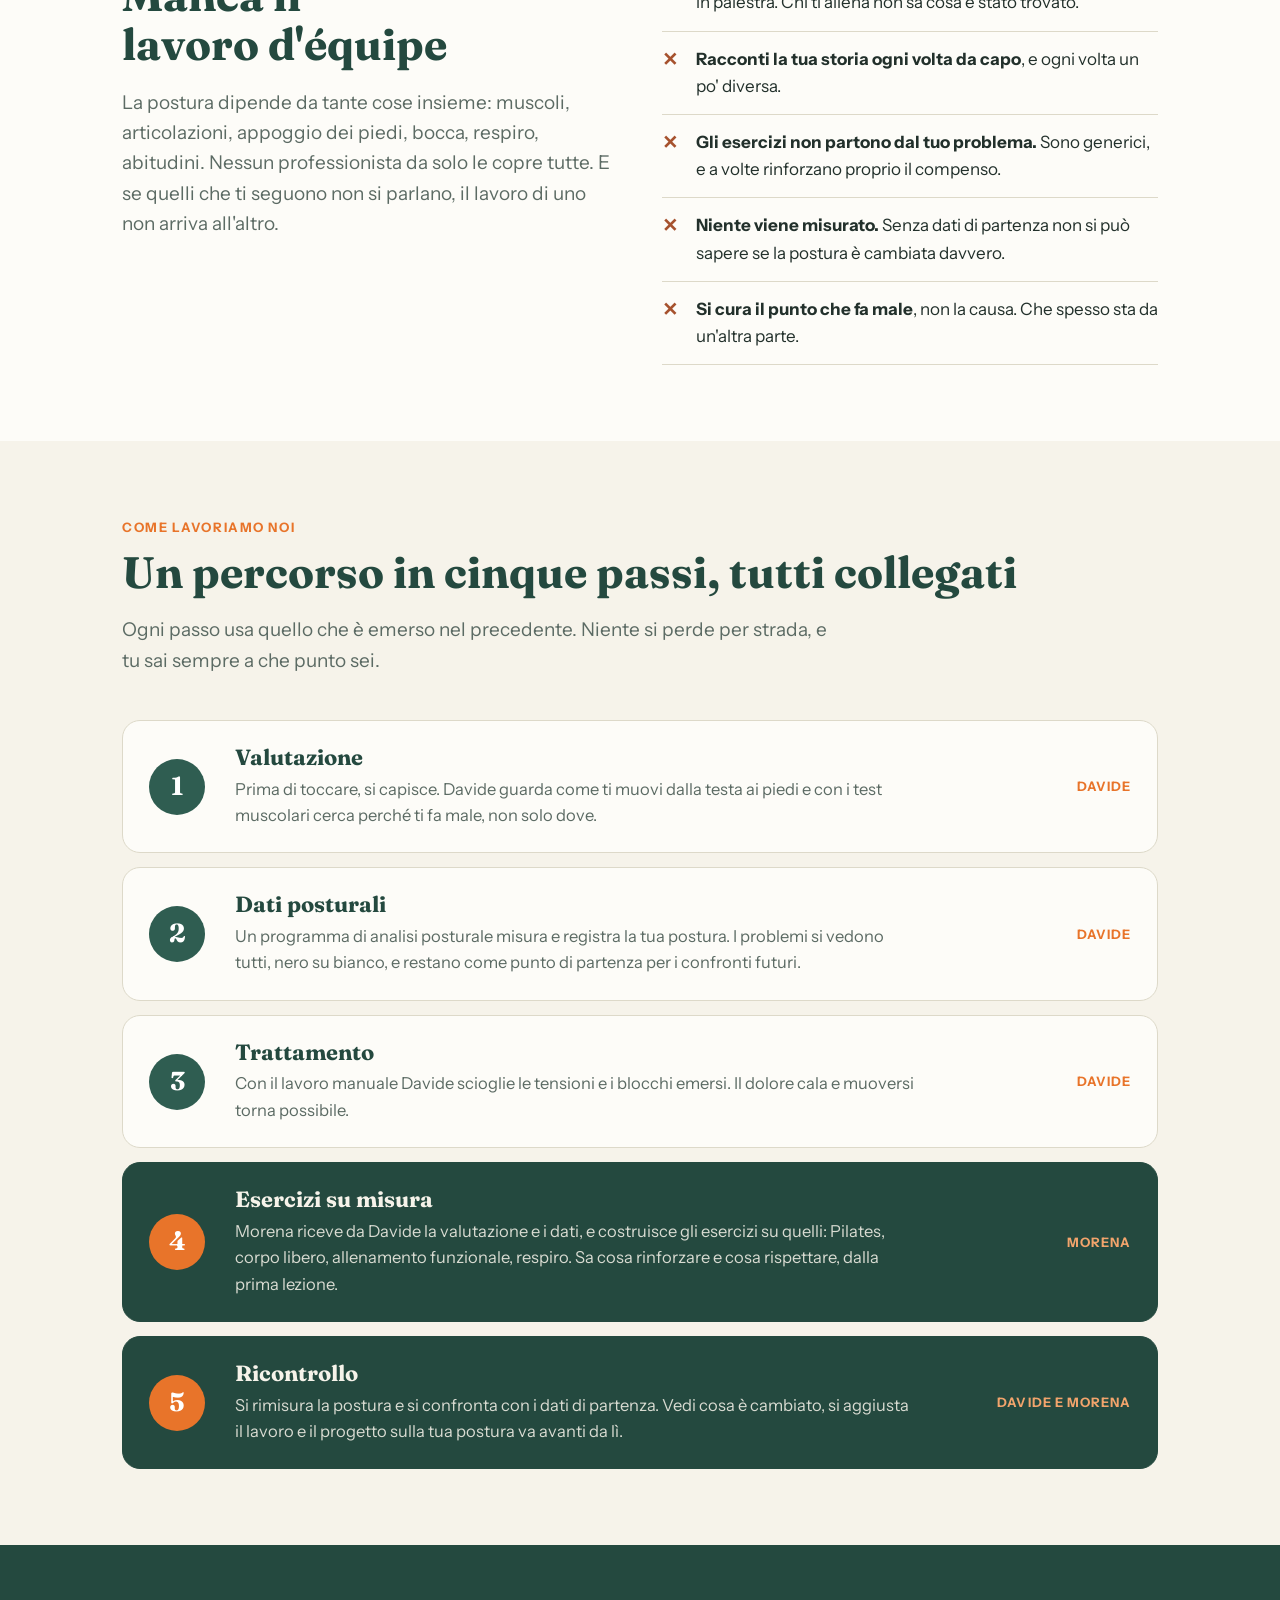
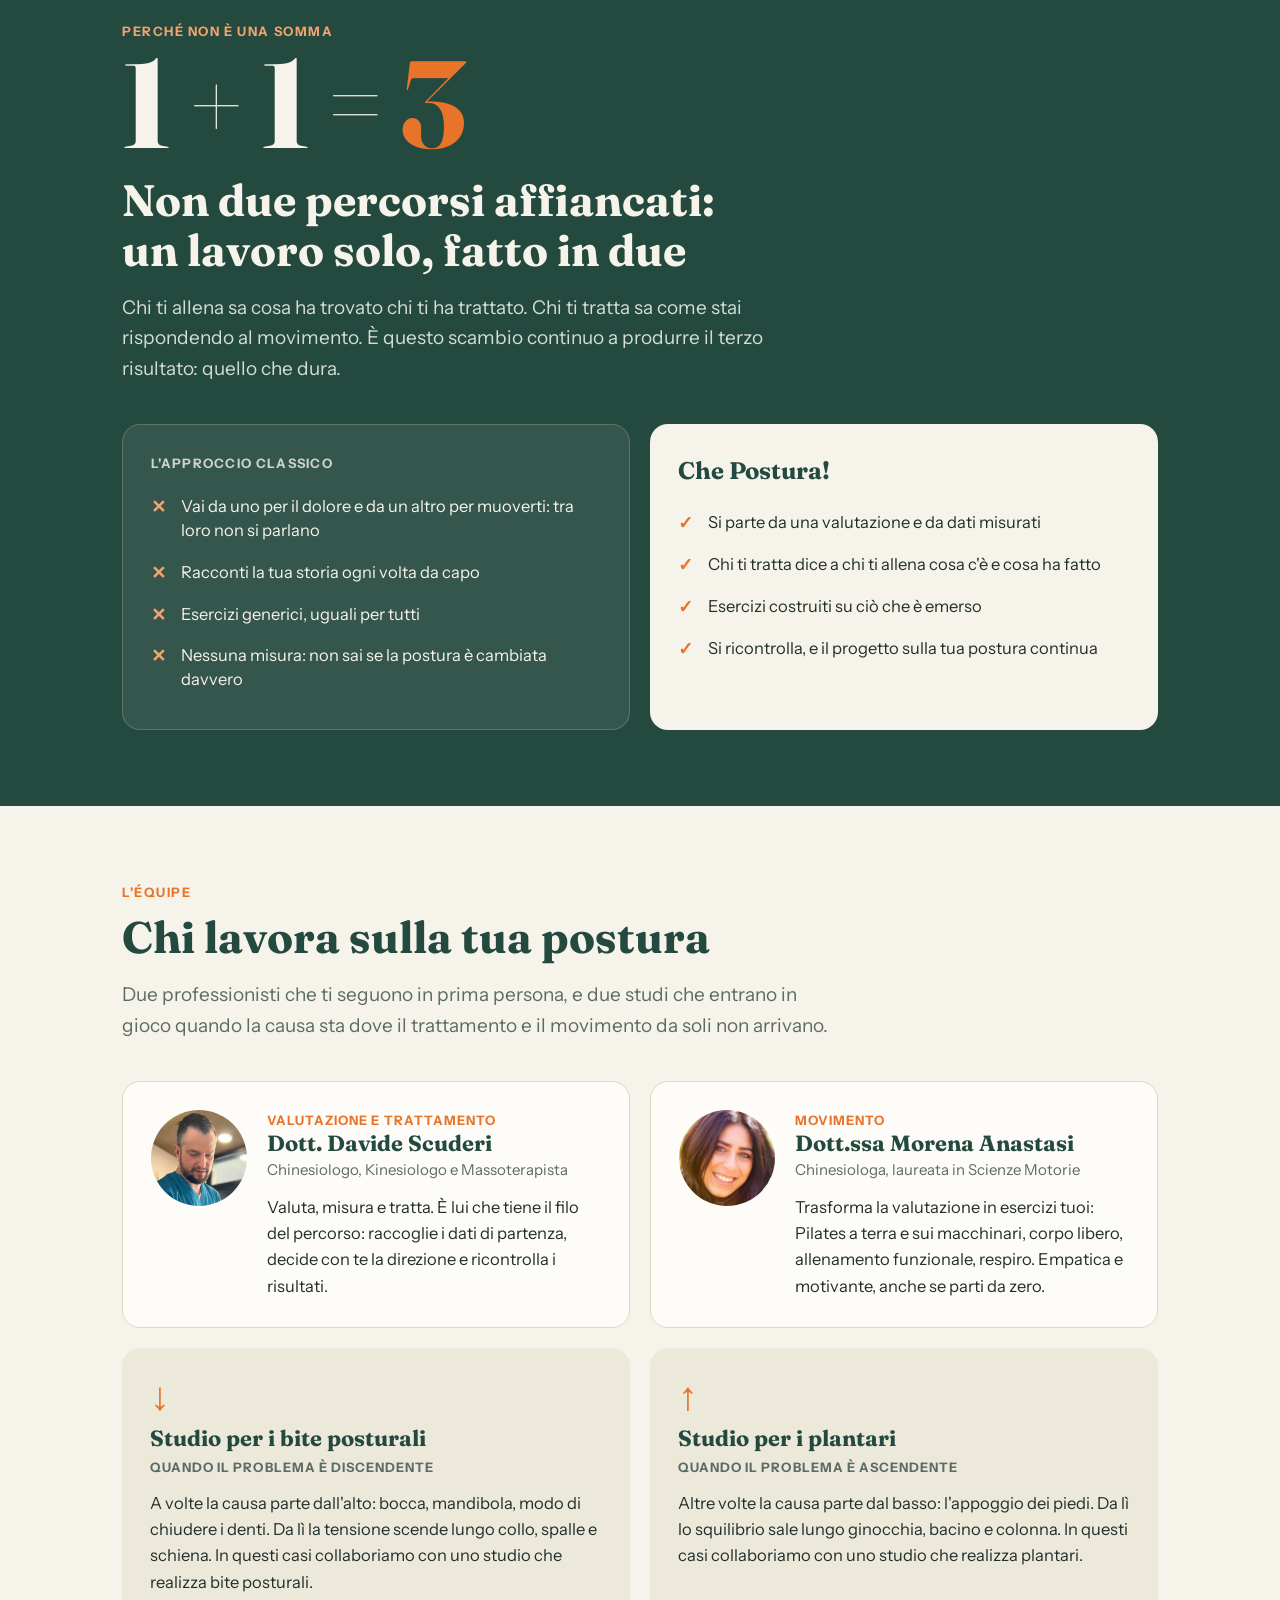
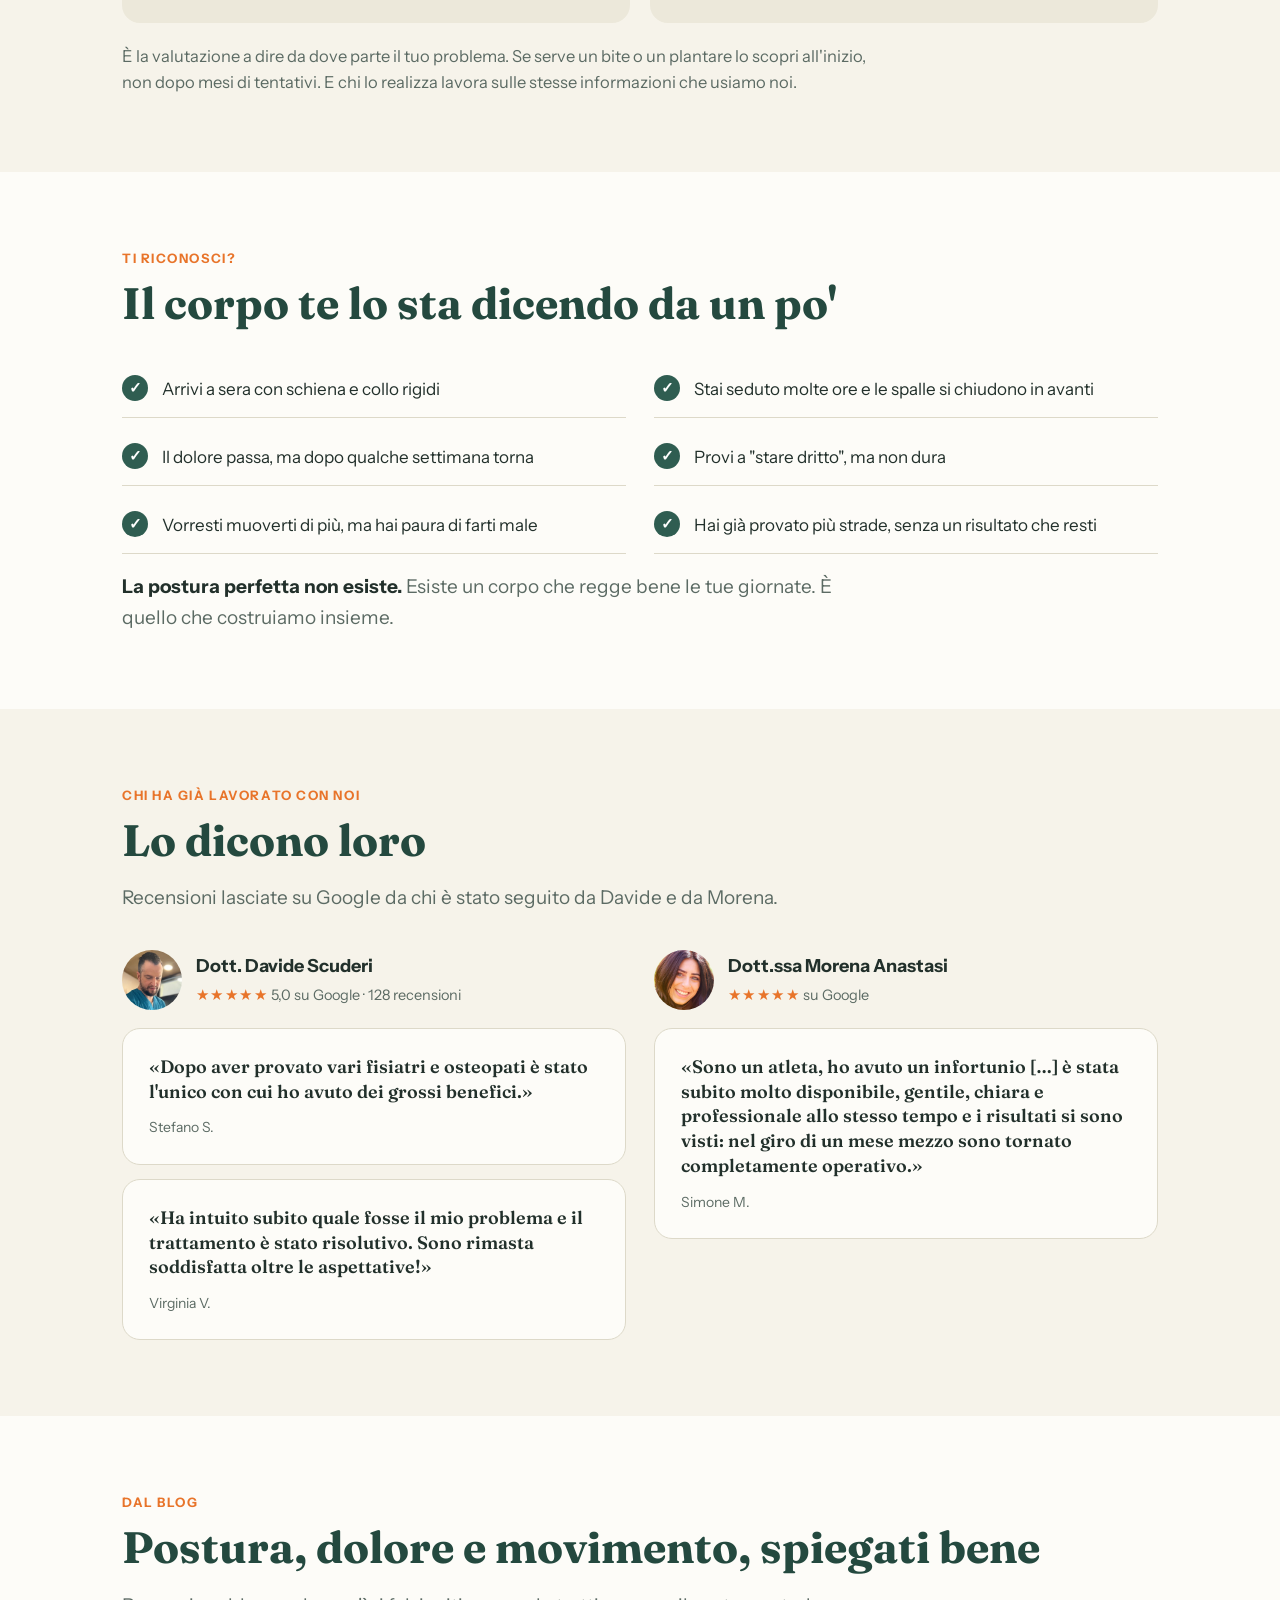
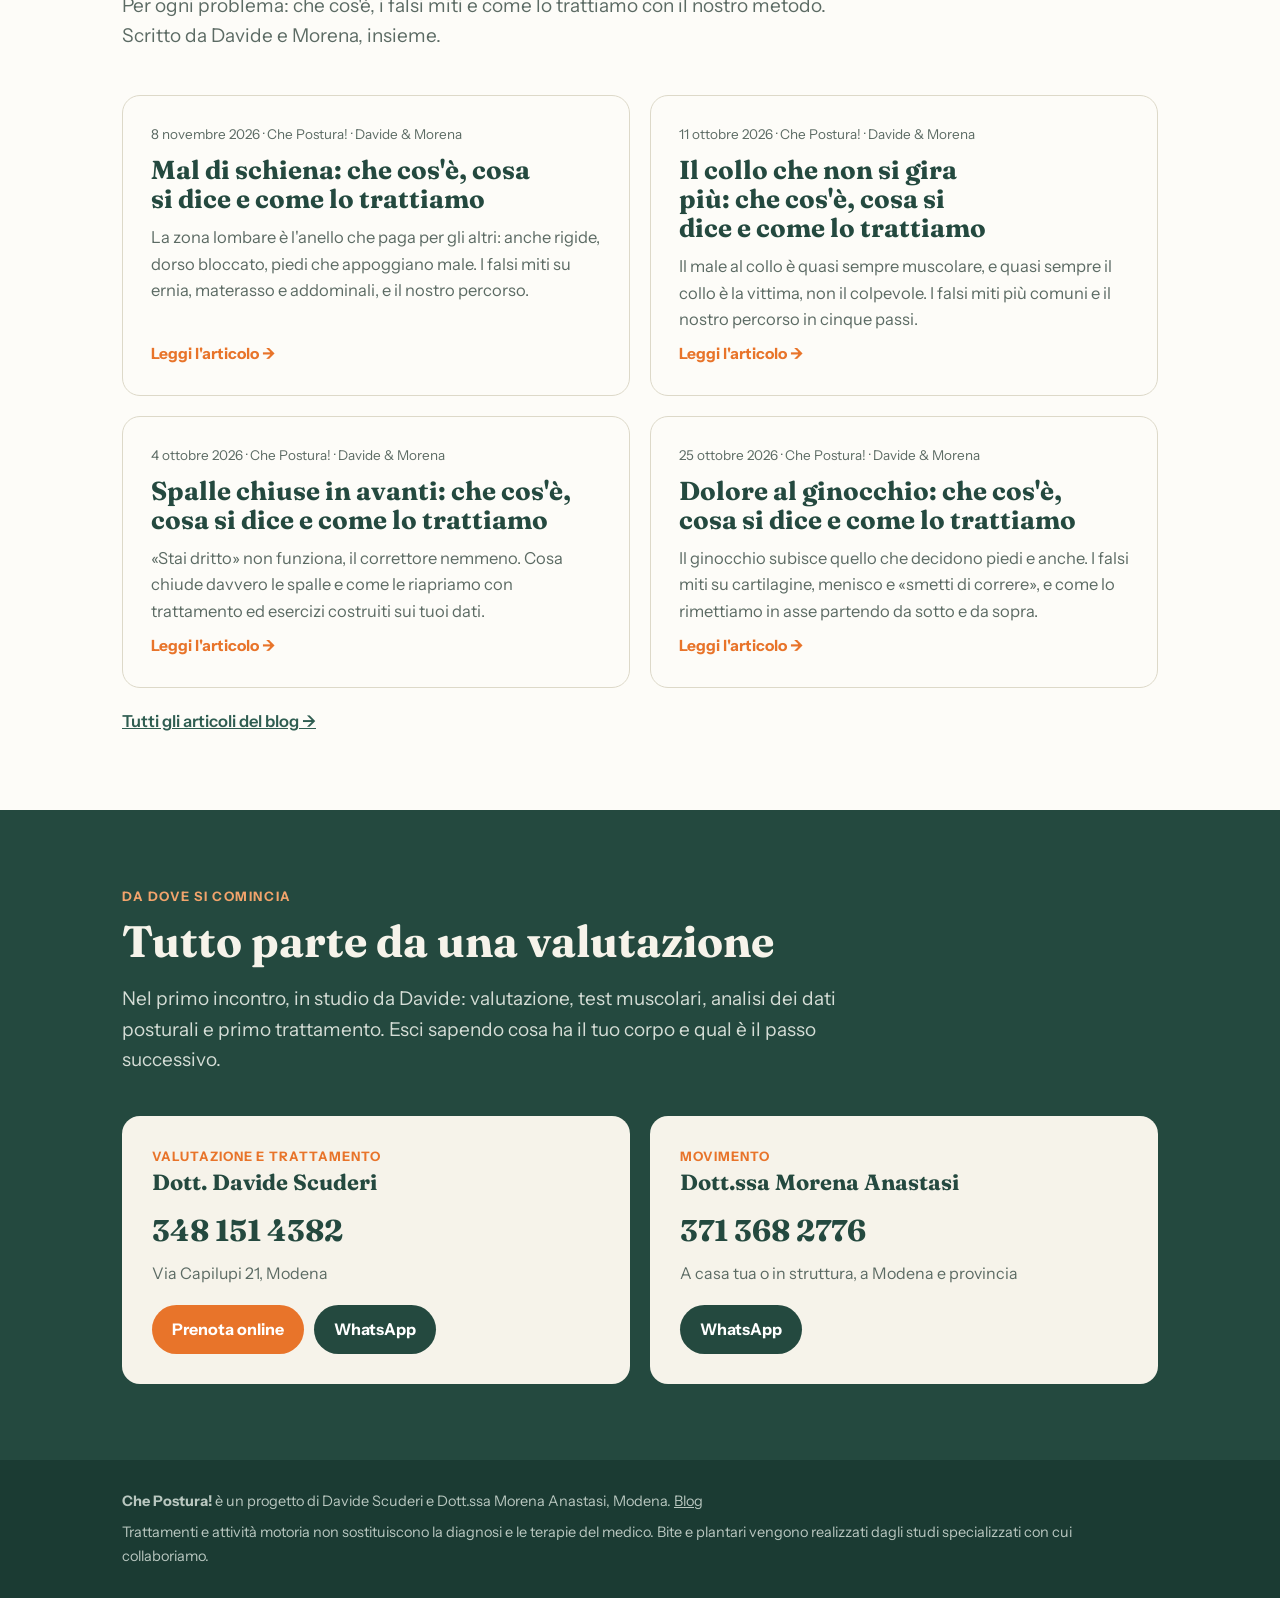
==== commit b2e63016: "Date degli articoli: uno a settimana, a ritroso dall'8 novembre Co-Authored-By: Claude Fable 5.1 <no" ====
--- a/index.html
+++ b/index.html
@@ -257,19 +257,19 @@
           <span class="leggi">Leggi l'articolo</span>
         </a>
         <a class="articolo-scheda" href="blog/male-al-collo.html">
-          <div class="meta">8 novembre 2026 · Che Postura! · Davide &amp; Morena</div>
+          <div class="meta">11 ottobre 2026 · Che Postura! · Davide &amp; Morena</div>
           <h2>Il collo che non si gira più: che cos'è, cosa si dice e come lo trattiamo</h2>
           <p>Il male al collo è quasi sempre muscolare, e quasi sempre il collo è la vittima, non il colpevole. I falsi miti più comuni e il nostro percorso in cinque passi.</p>
           <span class="leggi">Leggi l'articolo</span>
         </a>
         <a class="articolo-scheda" href="blog/spalle-chiuse.html">
-          <div class="meta">8 novembre 2026 · Che Postura! · Davide &amp; Morena</div>
+          <div class="meta">4 ottobre 2026 · Che Postura! · Davide &amp; Morena</div>
           <h2>Spalle chiuse in avanti: che cos'è, cosa si dice e come lo trattiamo</h2>
           <p>«Stai dritto» non funziona, il correttore nemmeno. Cosa chiude davvero le spalle e come le riapriamo con trattamento ed esercizi costruiti sui tuoi dati.</p>
           <span class="leggi">Leggi l'articolo</span>
         </a>
         <a class="articolo-scheda" href="blog/dolore-al-ginocchio.html">
-          <div class="meta">8 novembre 2026 · Che Postura! · Davide &amp; Morena</div>
+          <div class="meta">25 ottobre 2026 · Che Postura! · Davide &amp; Morena</div>
           <h2>Dolore al ginocchio: che cos'è, cosa si dice e come lo trattiamo</h2>
           <p>Il ginocchio subisce quello che decidono piedi e anche. I falsi miti su cartilagine, menisco e «smetti di correre», e come lo rimettiamo in asse partendo da sotto e da sopra.</p>
           <span class="leggi">Leggi l'articolo</span>
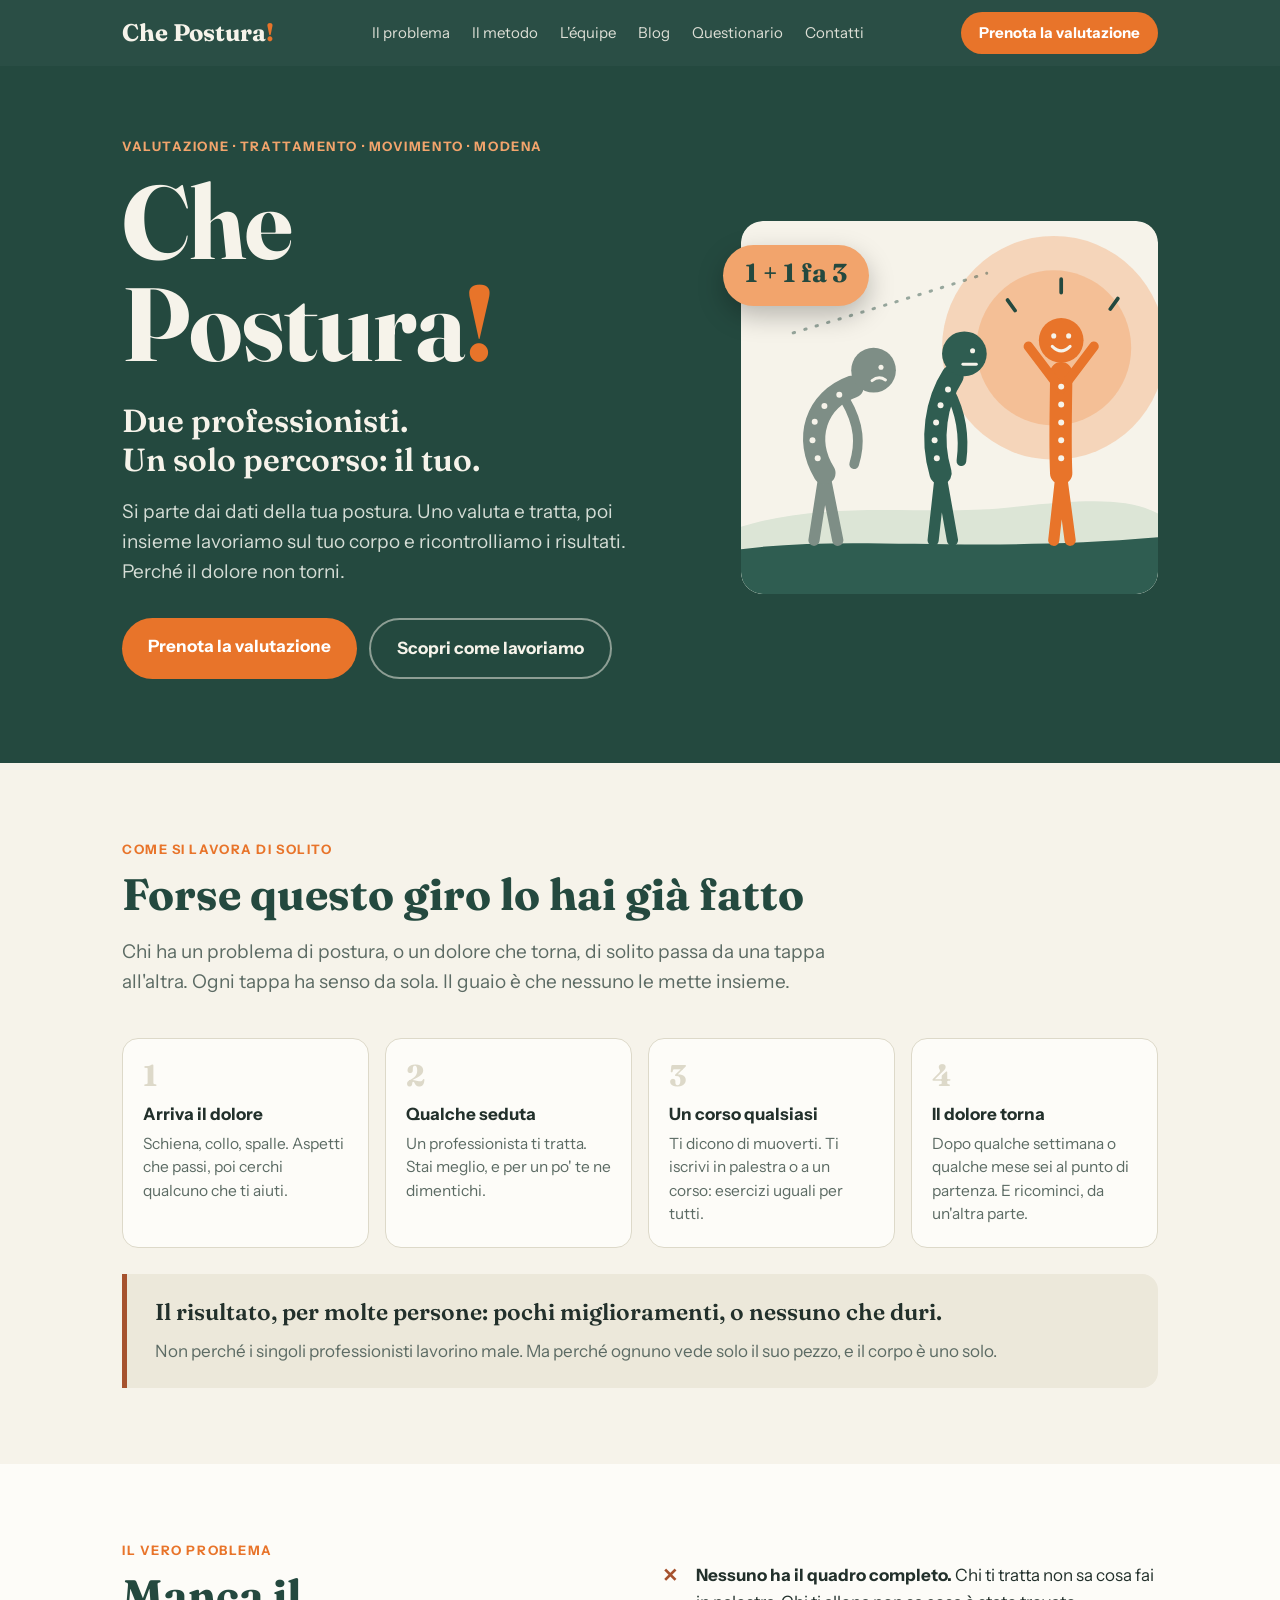
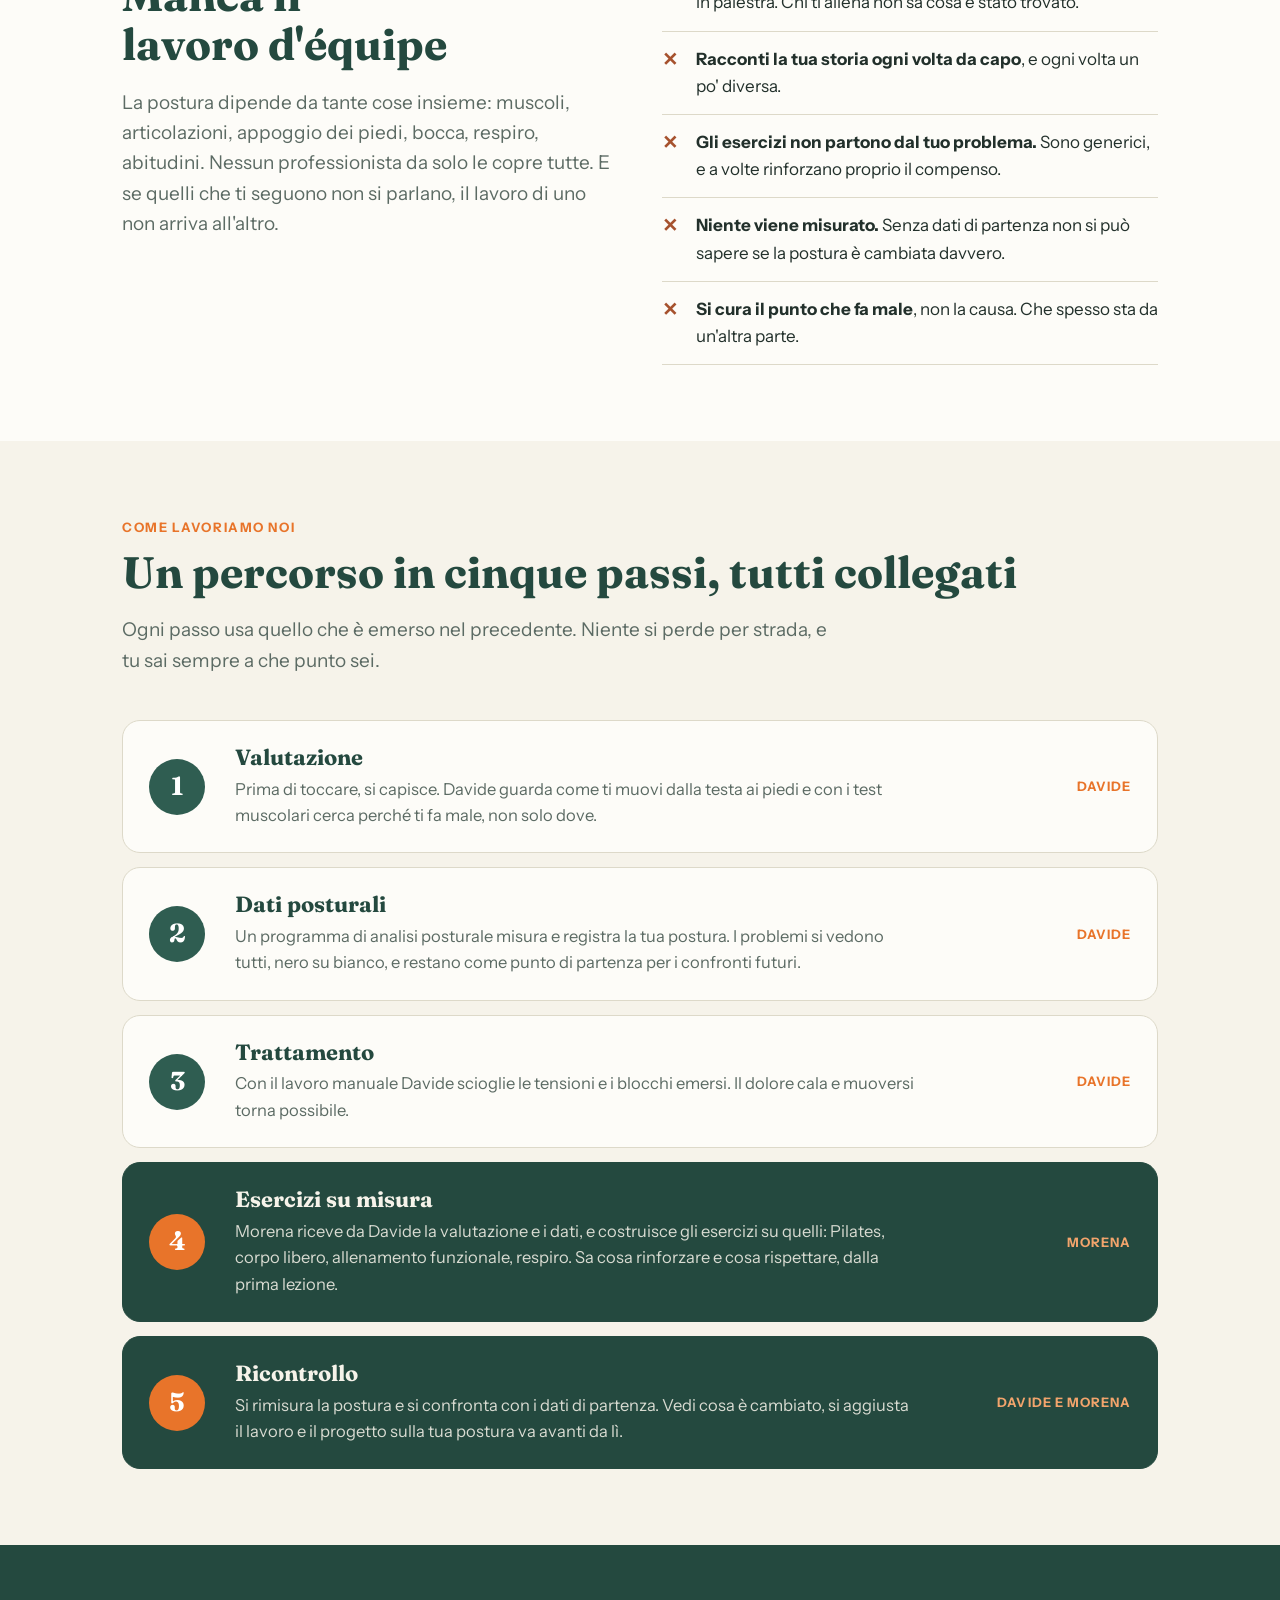
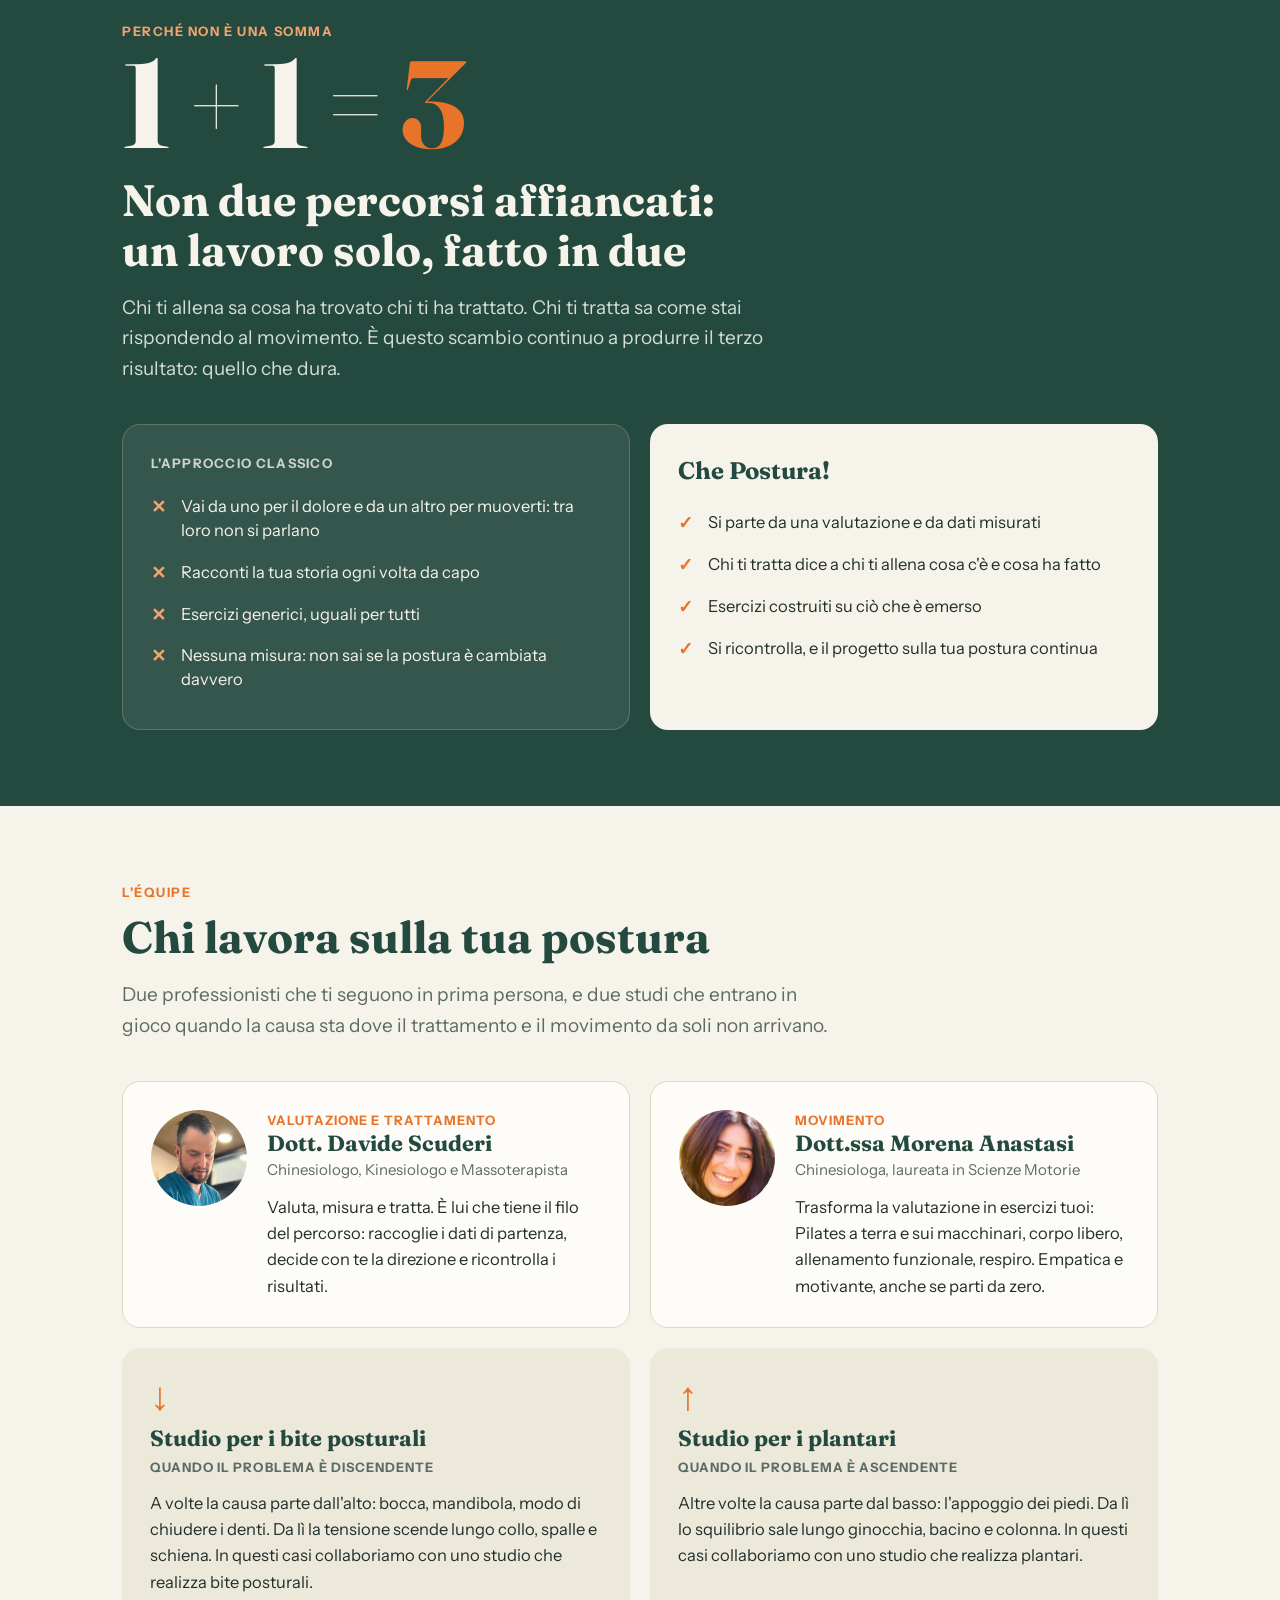
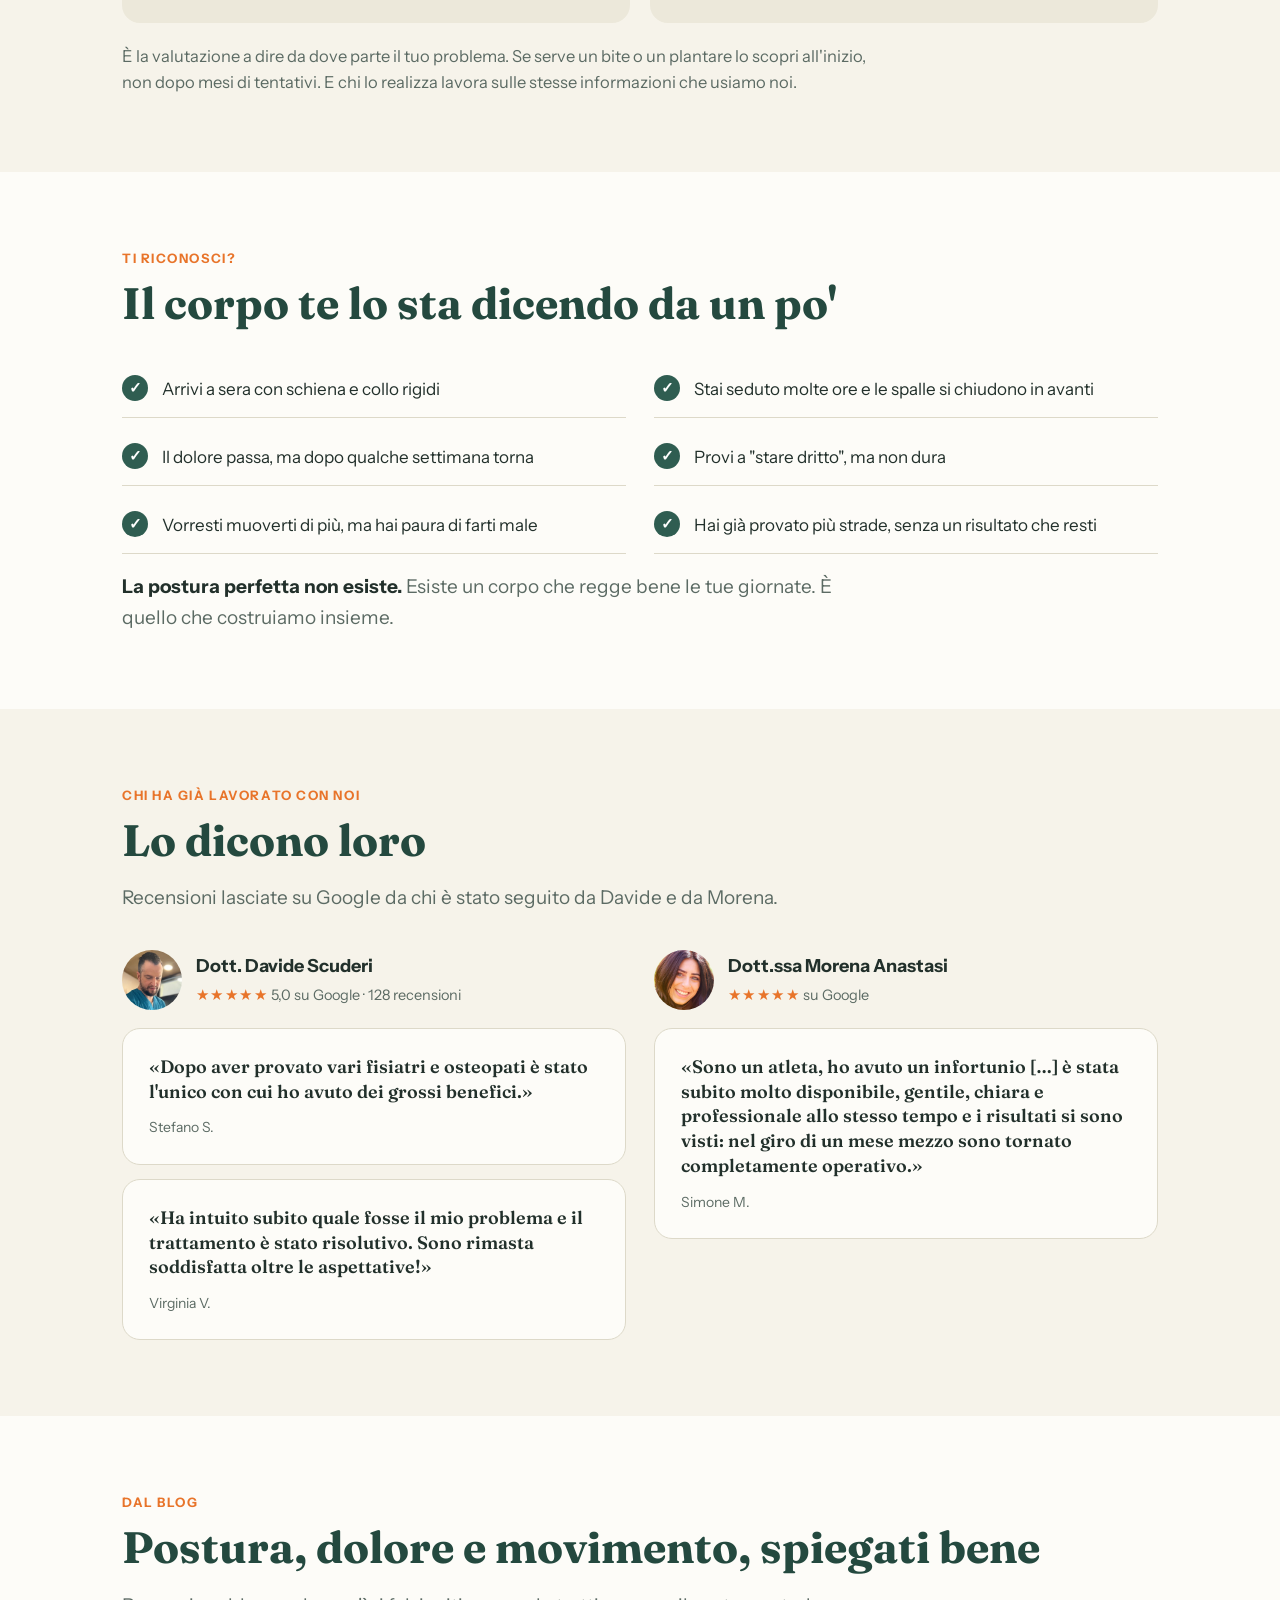
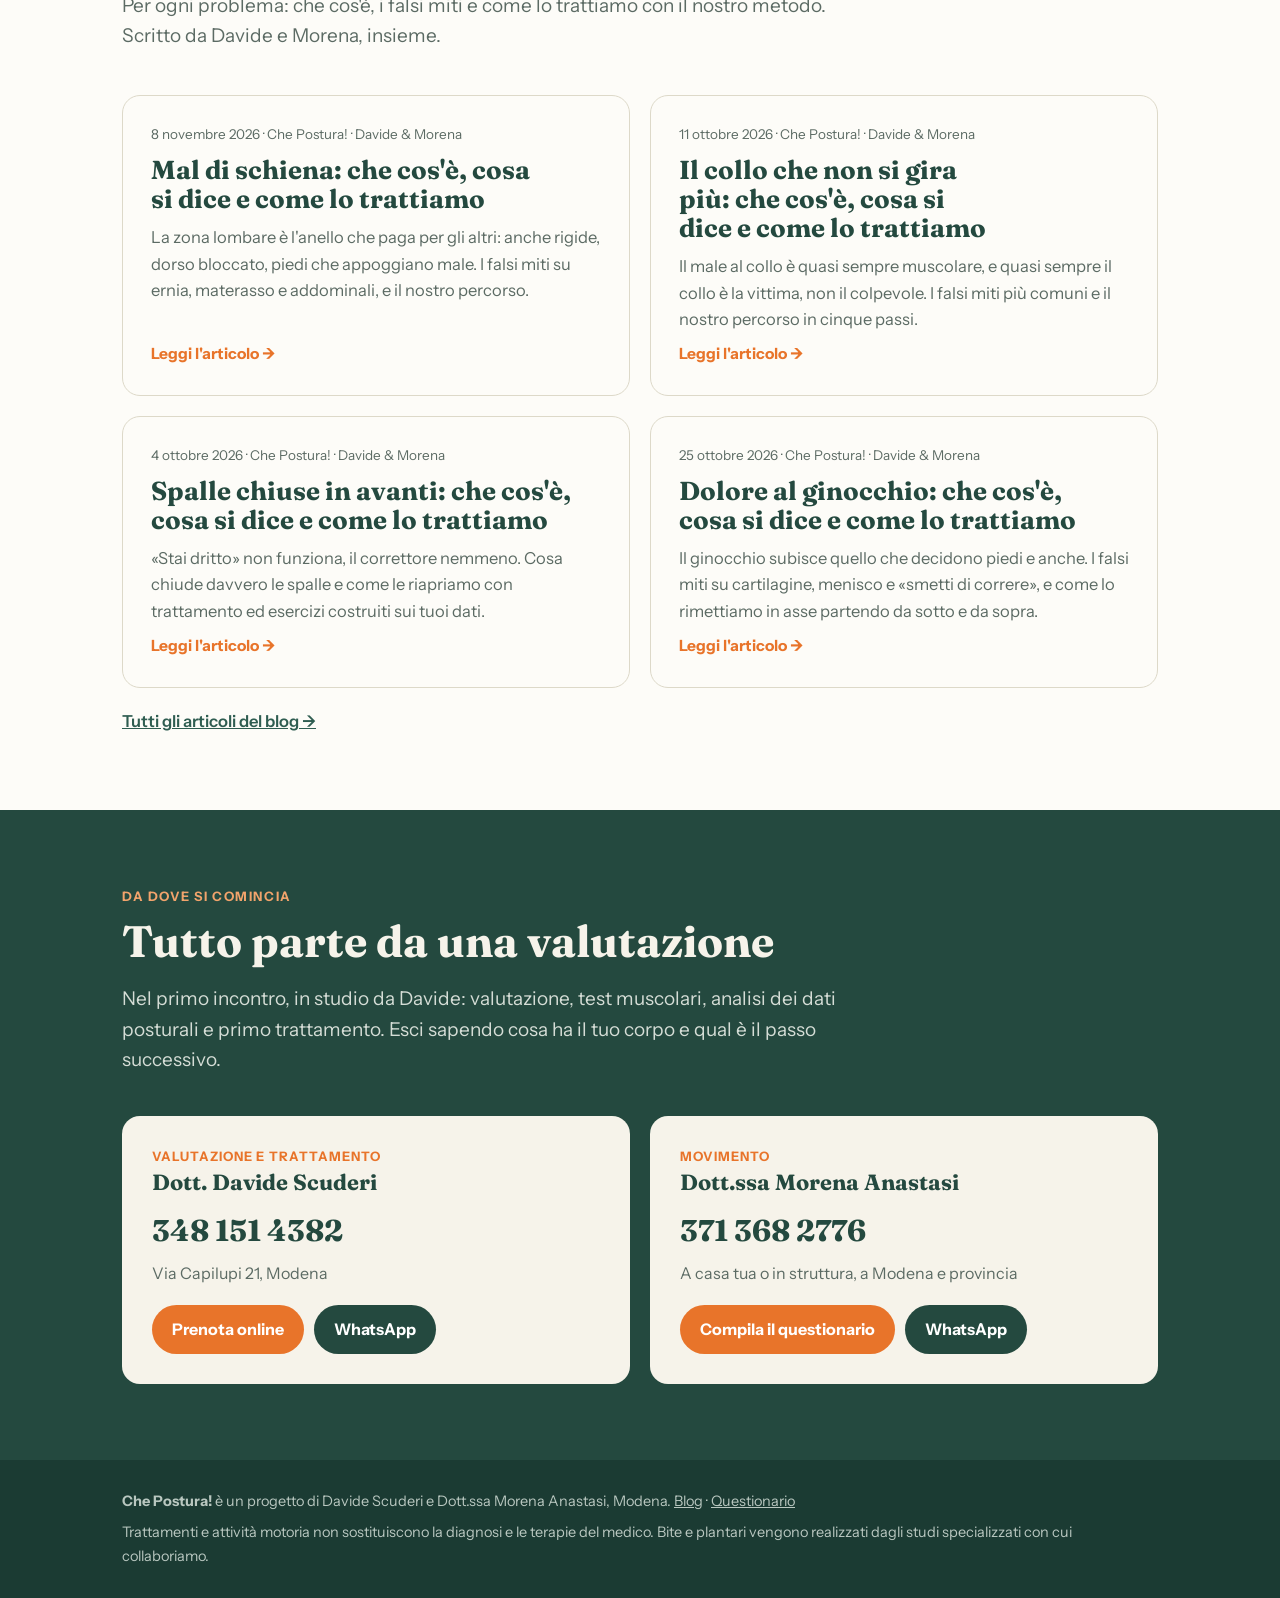
==== commit d7d73ec5: "Questionario per nuovi clienti, con le domande in un file di testo Pagina /questionario/: il cliente" ====
--- a/index.html
+++ b/index.html
@@ -20,6 +20,7 @@
       <a href="#metodo">Il metodo</a>
       <a href="#equipe">L'équipe</a>
       <a href="blog/">Blog</a>
+      <a href="questionario/">Questionario</a>
       <a href="#contatti">Contatti</a>
     </nav>
     <a class="bottone" href="https://calendly.com/infokinesiologia/consulenza" target="_blank" rel="noopener">Prenota la valutazione</a>
@@ -303,6 +304,7 @@
           <a class="tel" href="tel:+393713682776">371 368 2776</a>
           <p>A casa tua o in struttura, a Modena e provincia</p>
           <div class="azioni">
+            <a class="bottone" href="questionario/">Compila il questionario</a>
             <a class="bottone verde" href="https://wa.me/393713682776" target="_blank" rel="noopener">WhatsApp</a>
           </div>
         </div>
@@ -313,7 +315,7 @@
 
 <footer>
   <div class="contenitore">
-    <p><b>Che Postura!</b> è un progetto di Davide Scuderi e Dott.ssa Morena Anastasi, Modena. <a href="blog/">Blog</a></p>
+    <p><b>Che Postura!</b> è un progetto di Davide Scuderi e Dott.ssa Morena Anastasi, Modena. <a href="blog/">Blog</a> · <a href="questionario/">Questionario</a></p>
     <p>Trattamenti e attività motoria non sostituiscono la diagnosi e le terapie del medico. Bite e plantari vengono realizzati dagli studi specializzati con cui collaboriamo.</p>
   </div>
 </footer>
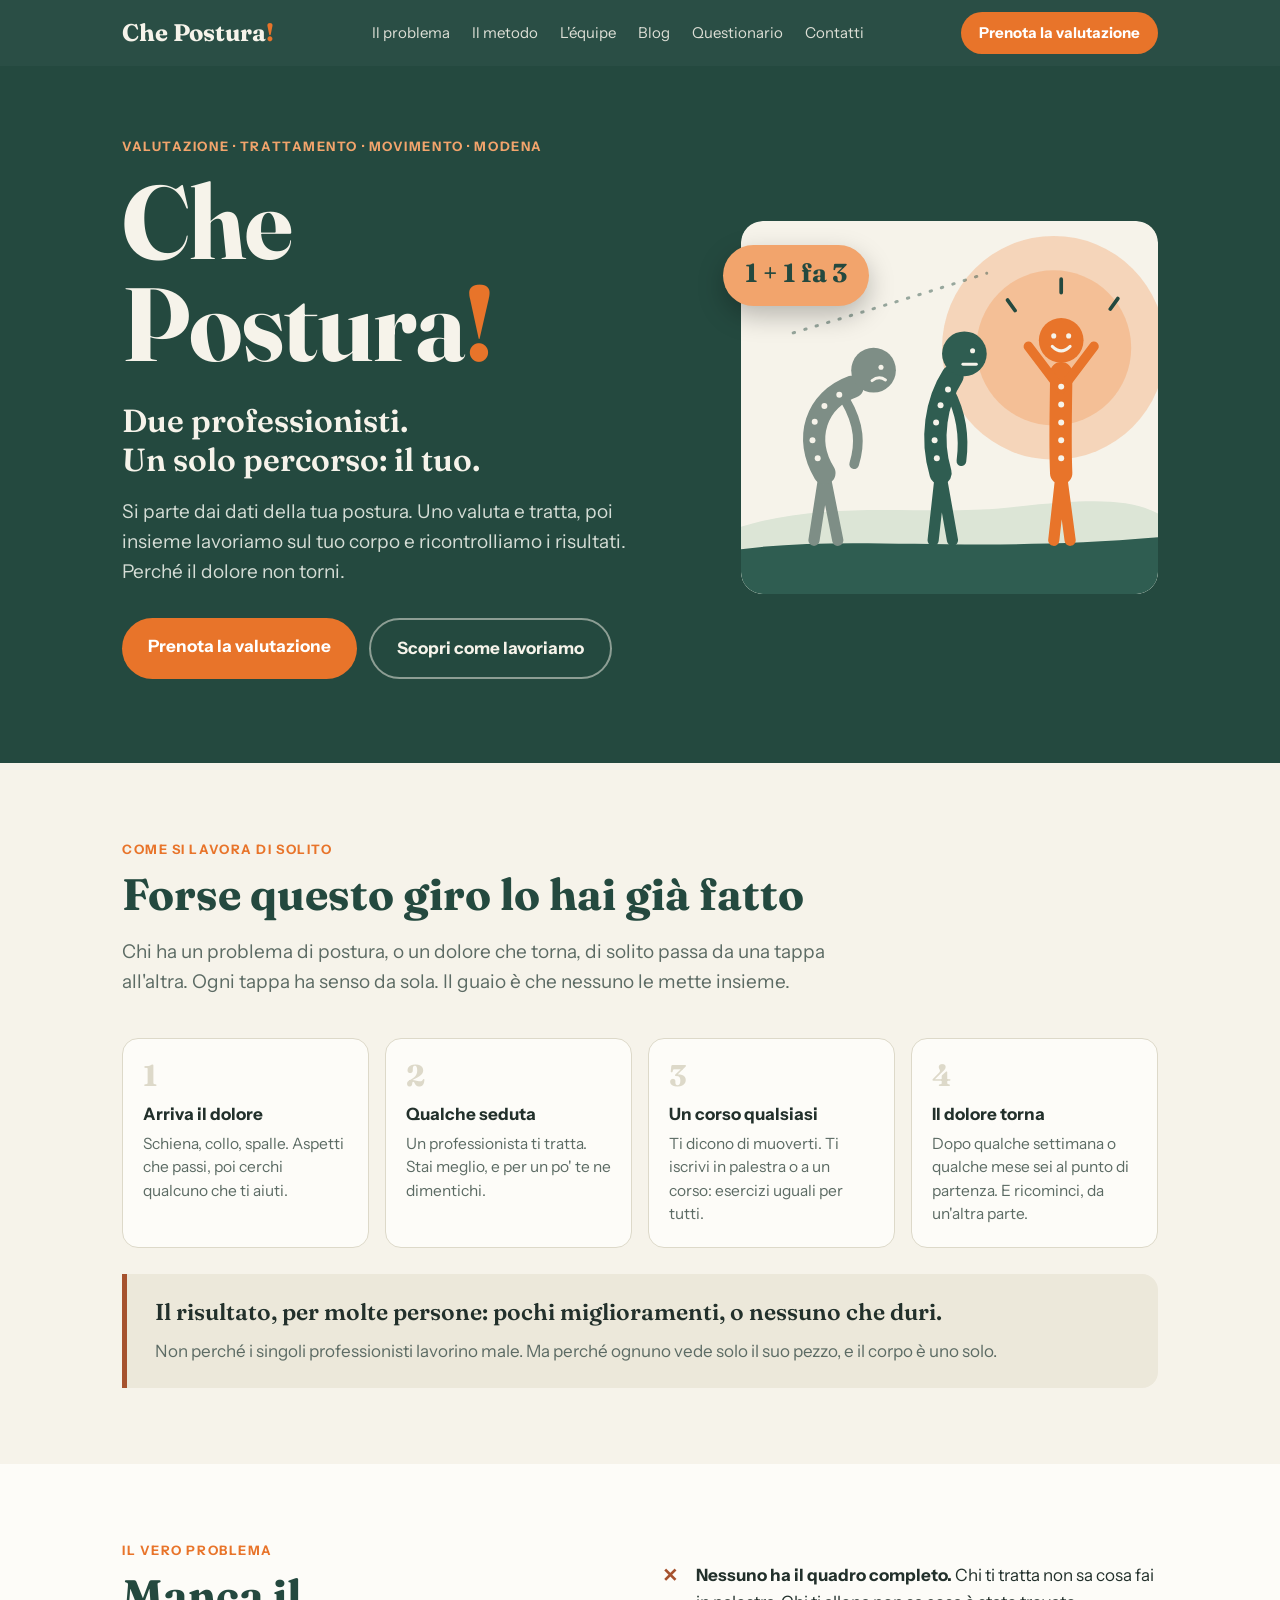
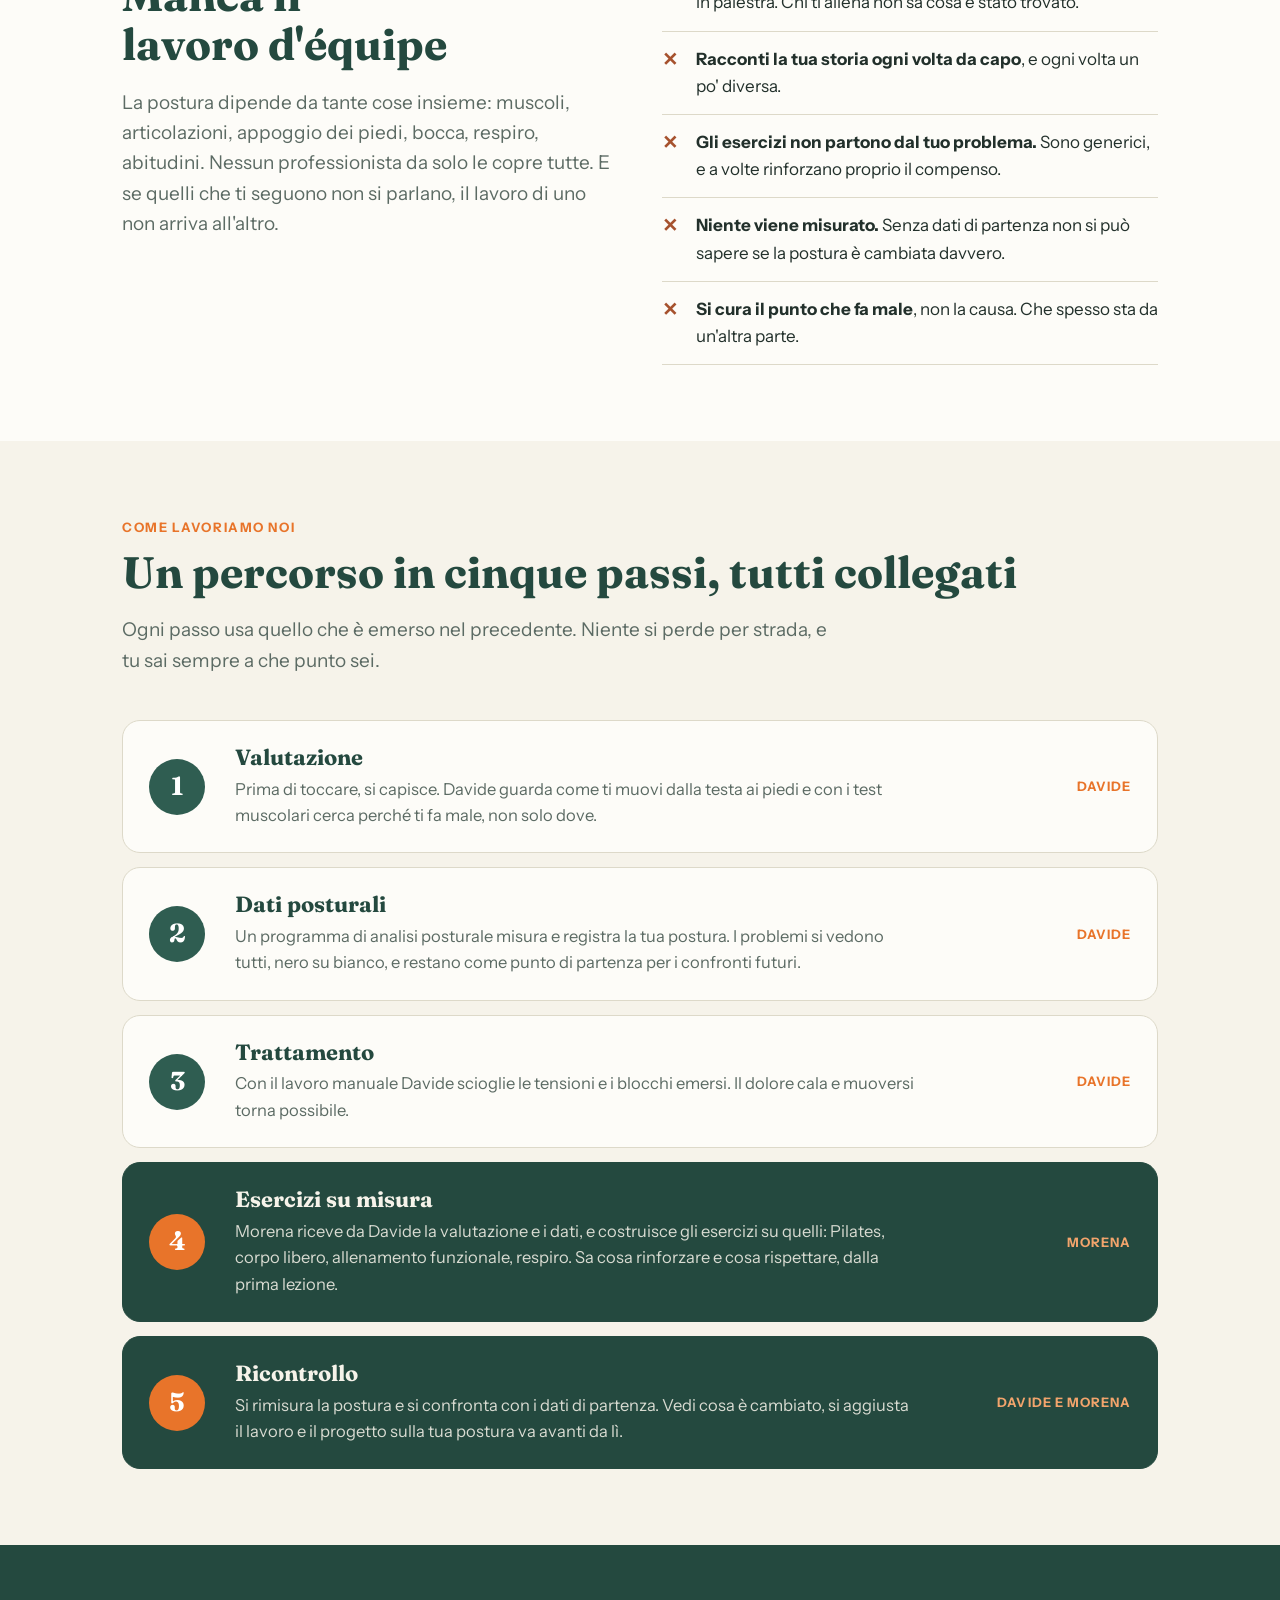
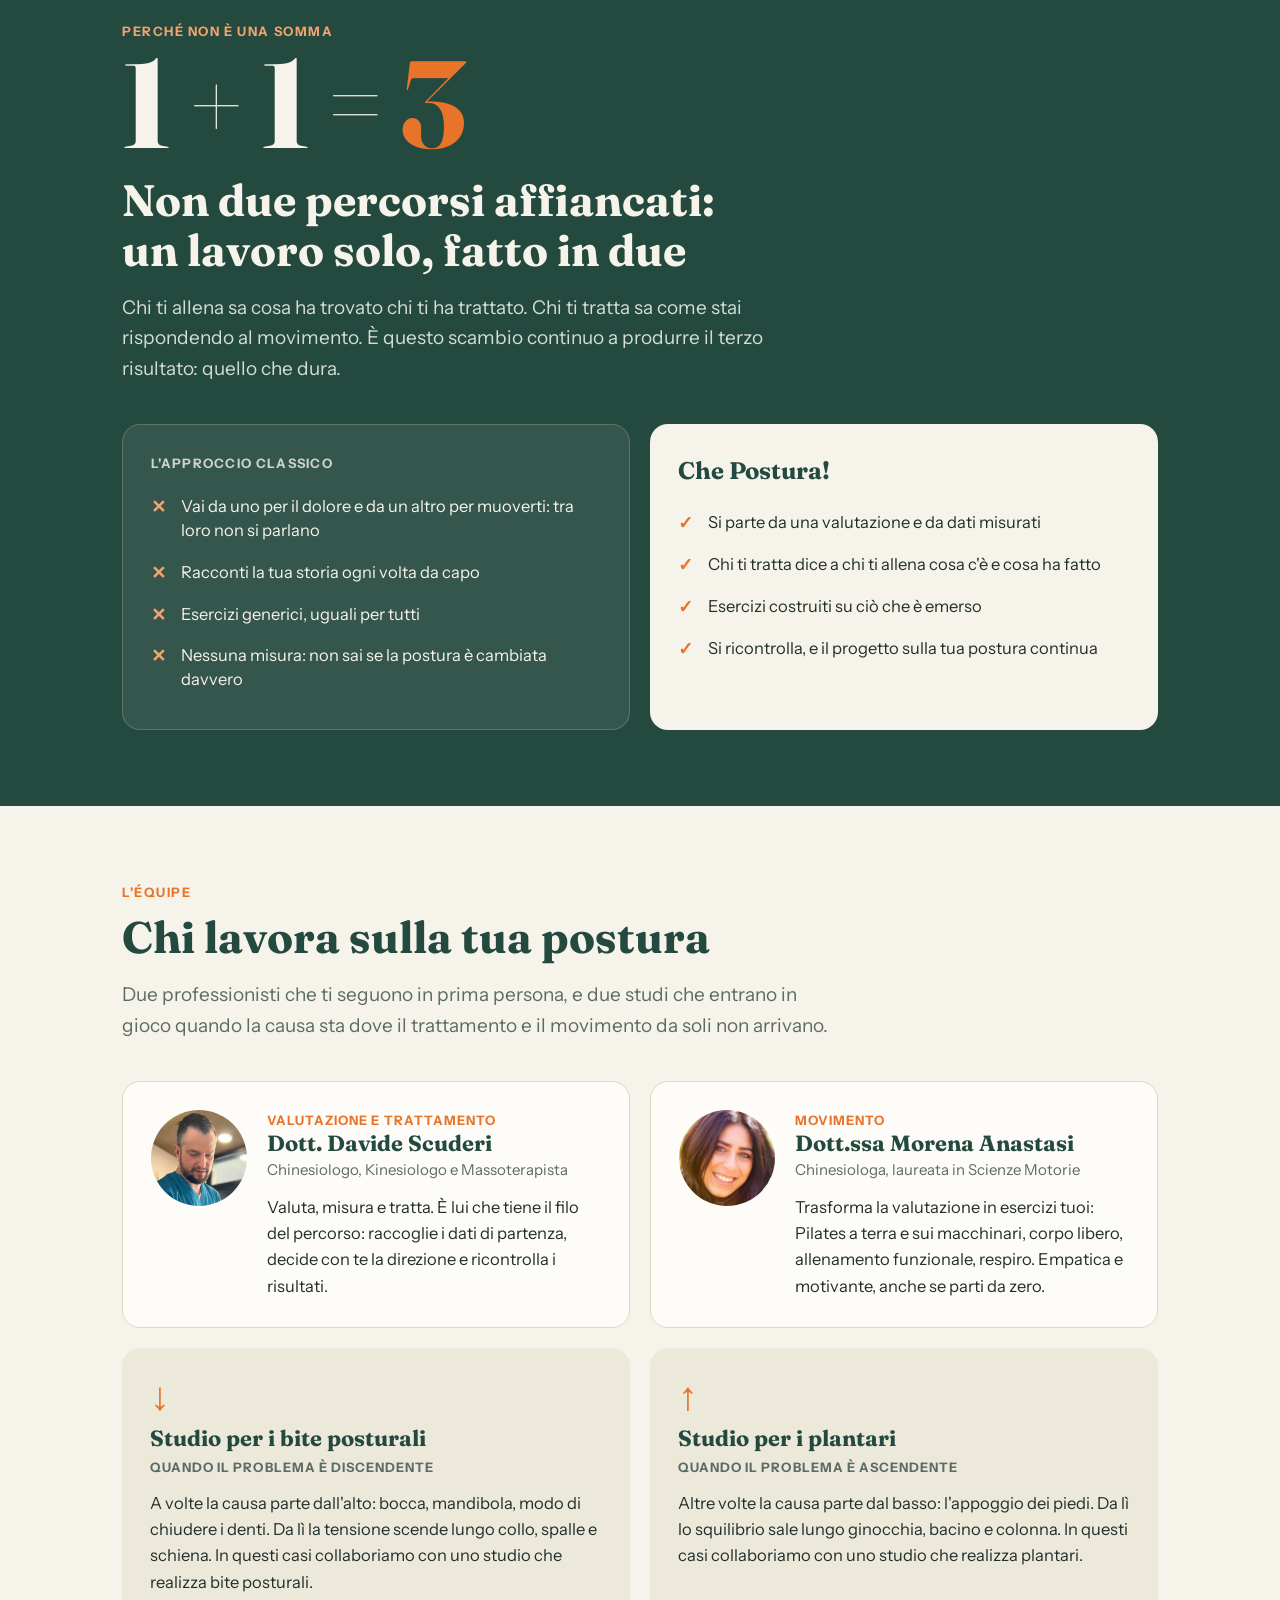
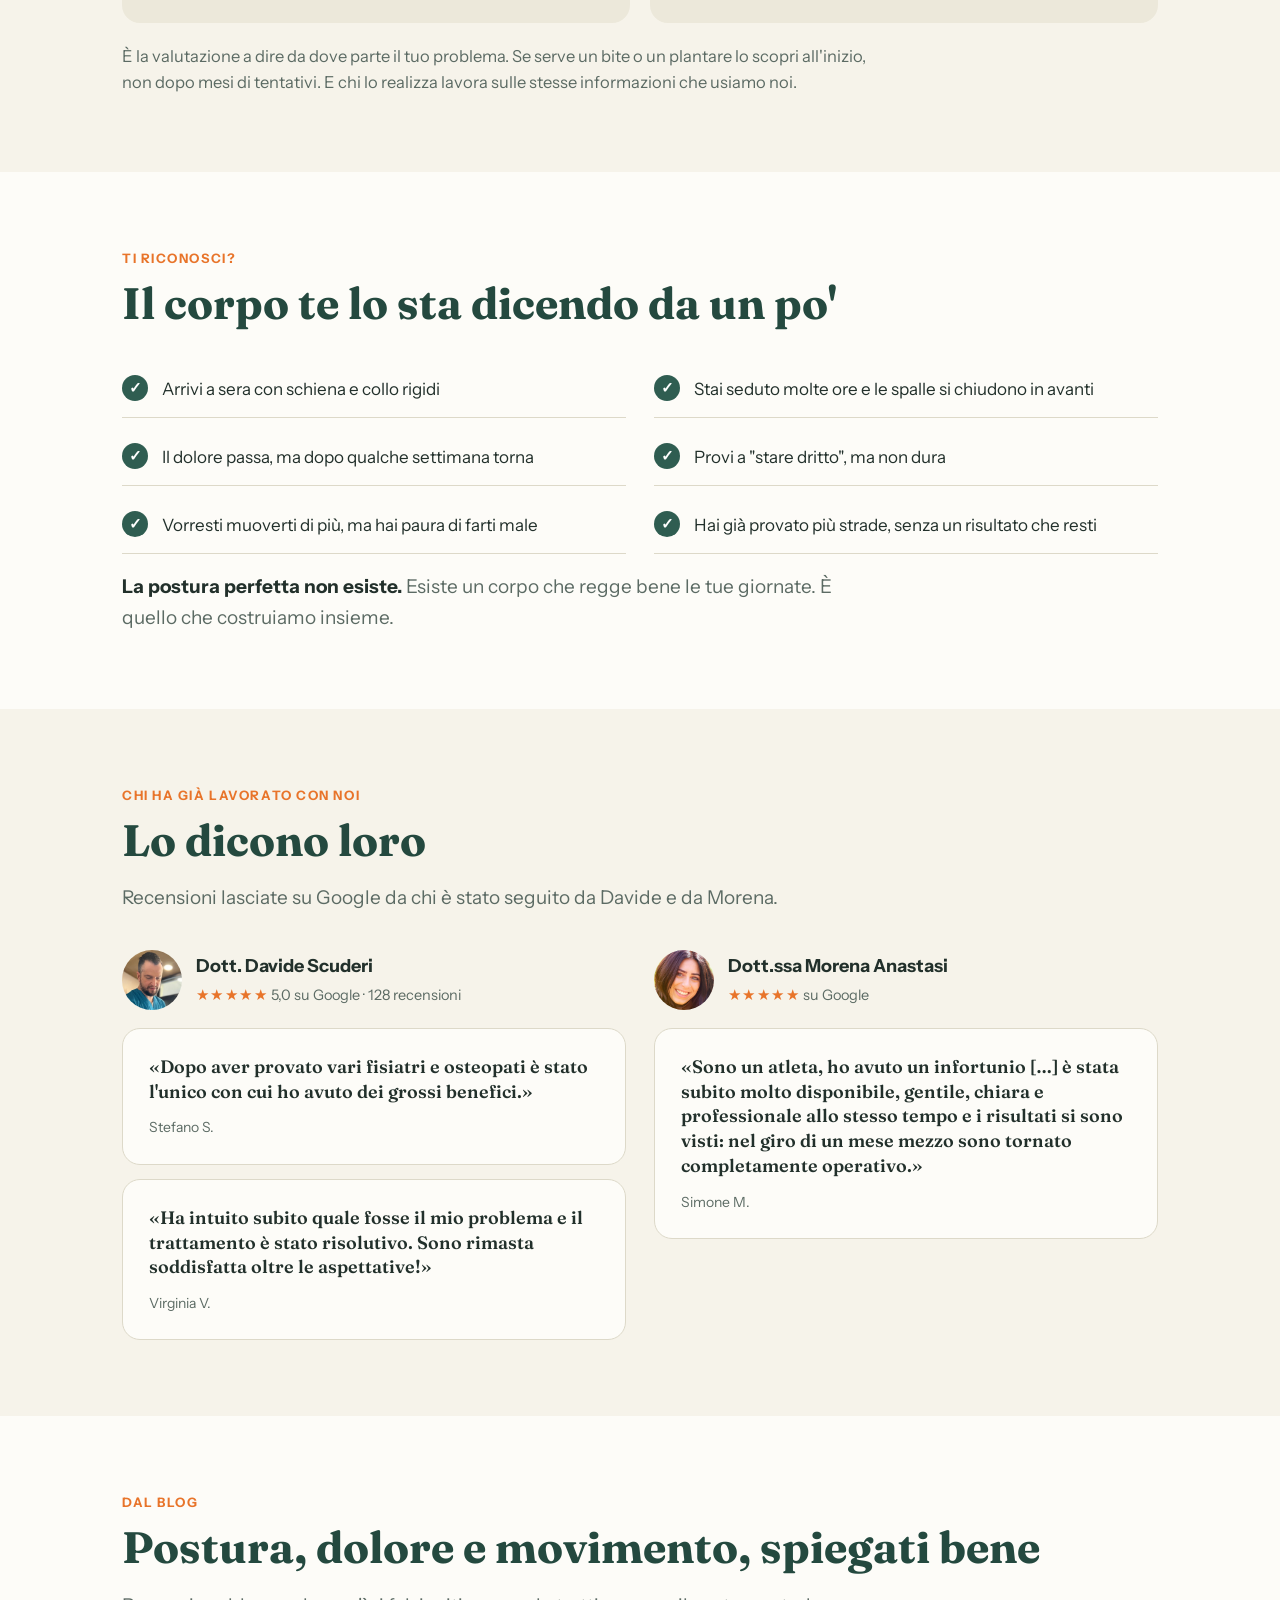
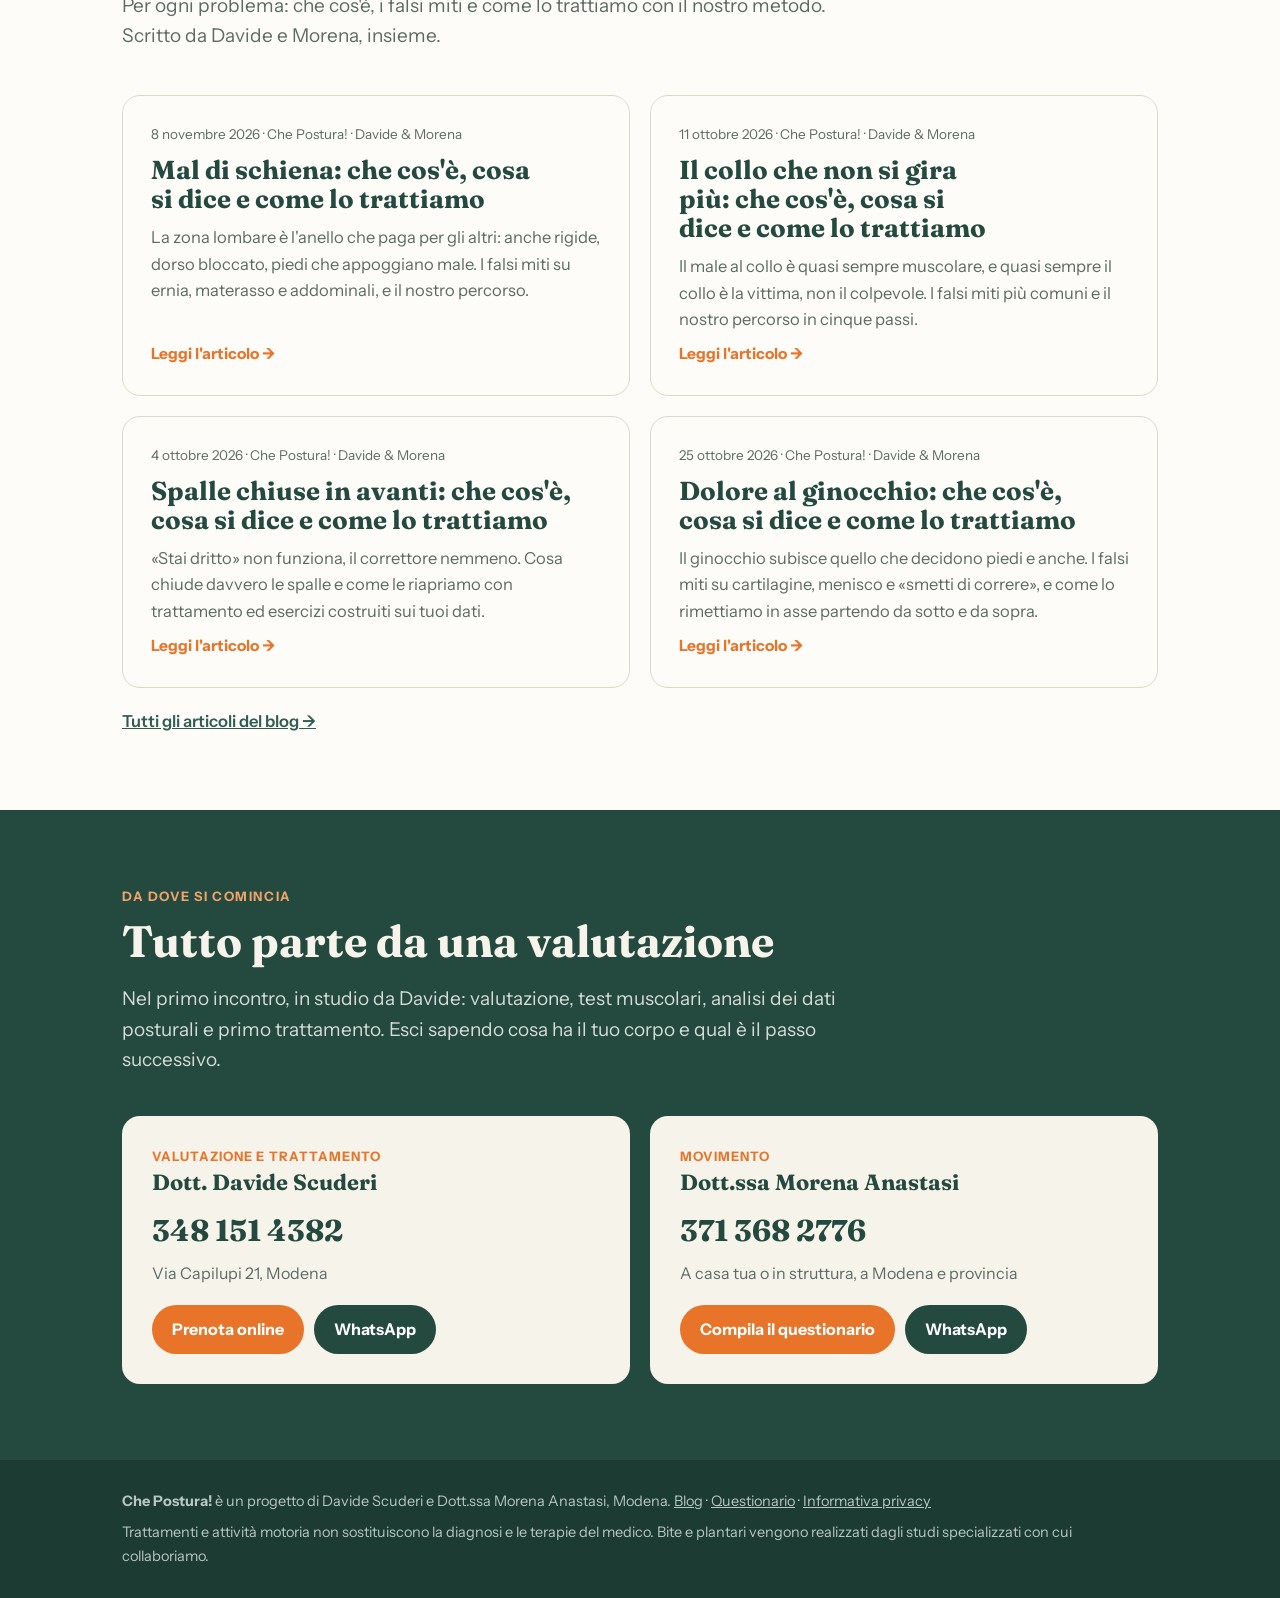
==== commit 0d8c08c6: "Landing /prenota/ per gli annunci, informativa privacy e banner cookie - prenota/index.html: pagina " ====
--- a/index.html
+++ b/index.html
@@ -315,7 +315,7 @@
 
 <footer>
   <div class="contenitore">
-    <p><b>Che Postura!</b> è un progetto di Davide Scuderi e Dott.ssa Morena Anastasi, Modena. <a href="blog/">Blog</a> · <a href="questionario/">Questionario</a></p>
+    <p><b>Che Postura!</b> è un progetto di Davide Scuderi e Dott.ssa Morena Anastasi, Modena. <a href="blog/">Blog</a> · <a href="questionario/">Questionario</a> · <a href="privacy.html">Informativa privacy</a></p>
     <p>Trattamenti e attività motoria non sostituiscono la diagnosi e le terapie del medico. Bite e plantari vengono realizzati dagli studi specializzati con cui collaboriamo.</p>
   </div>
 </footer>
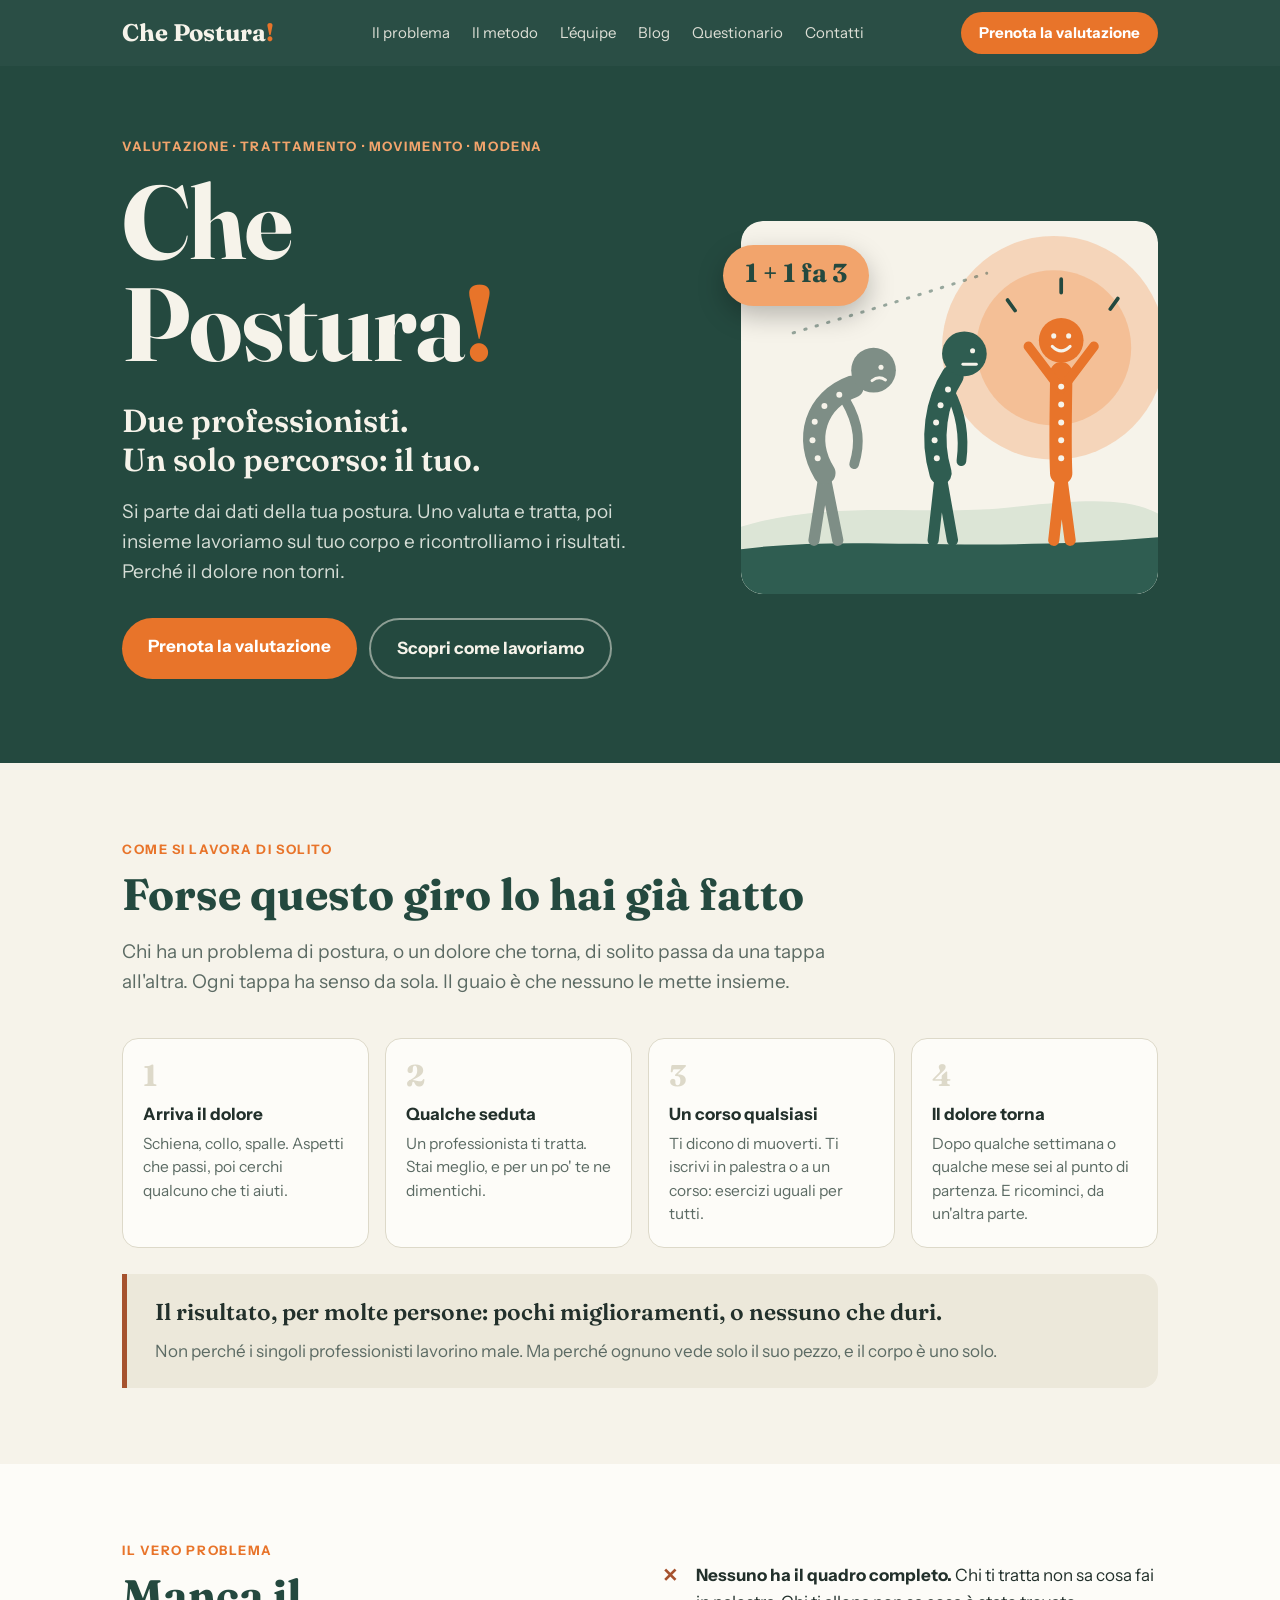
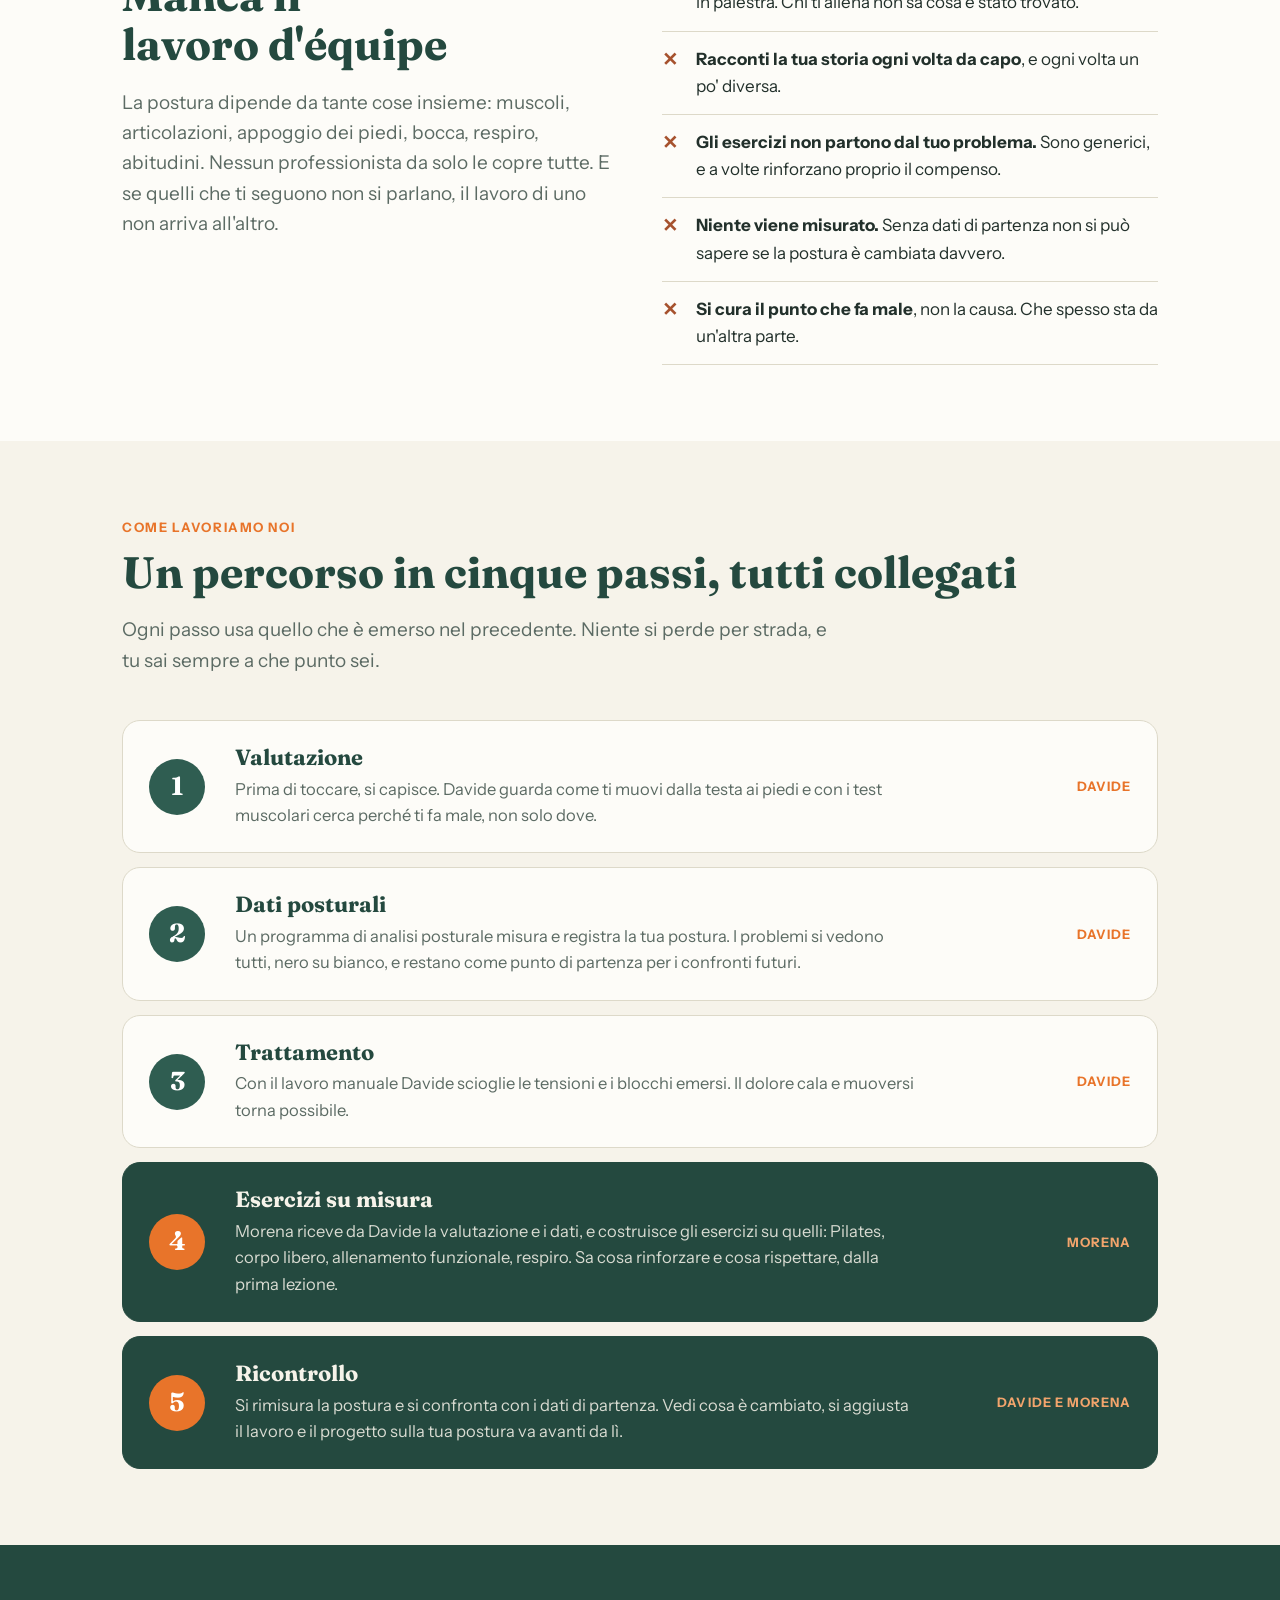
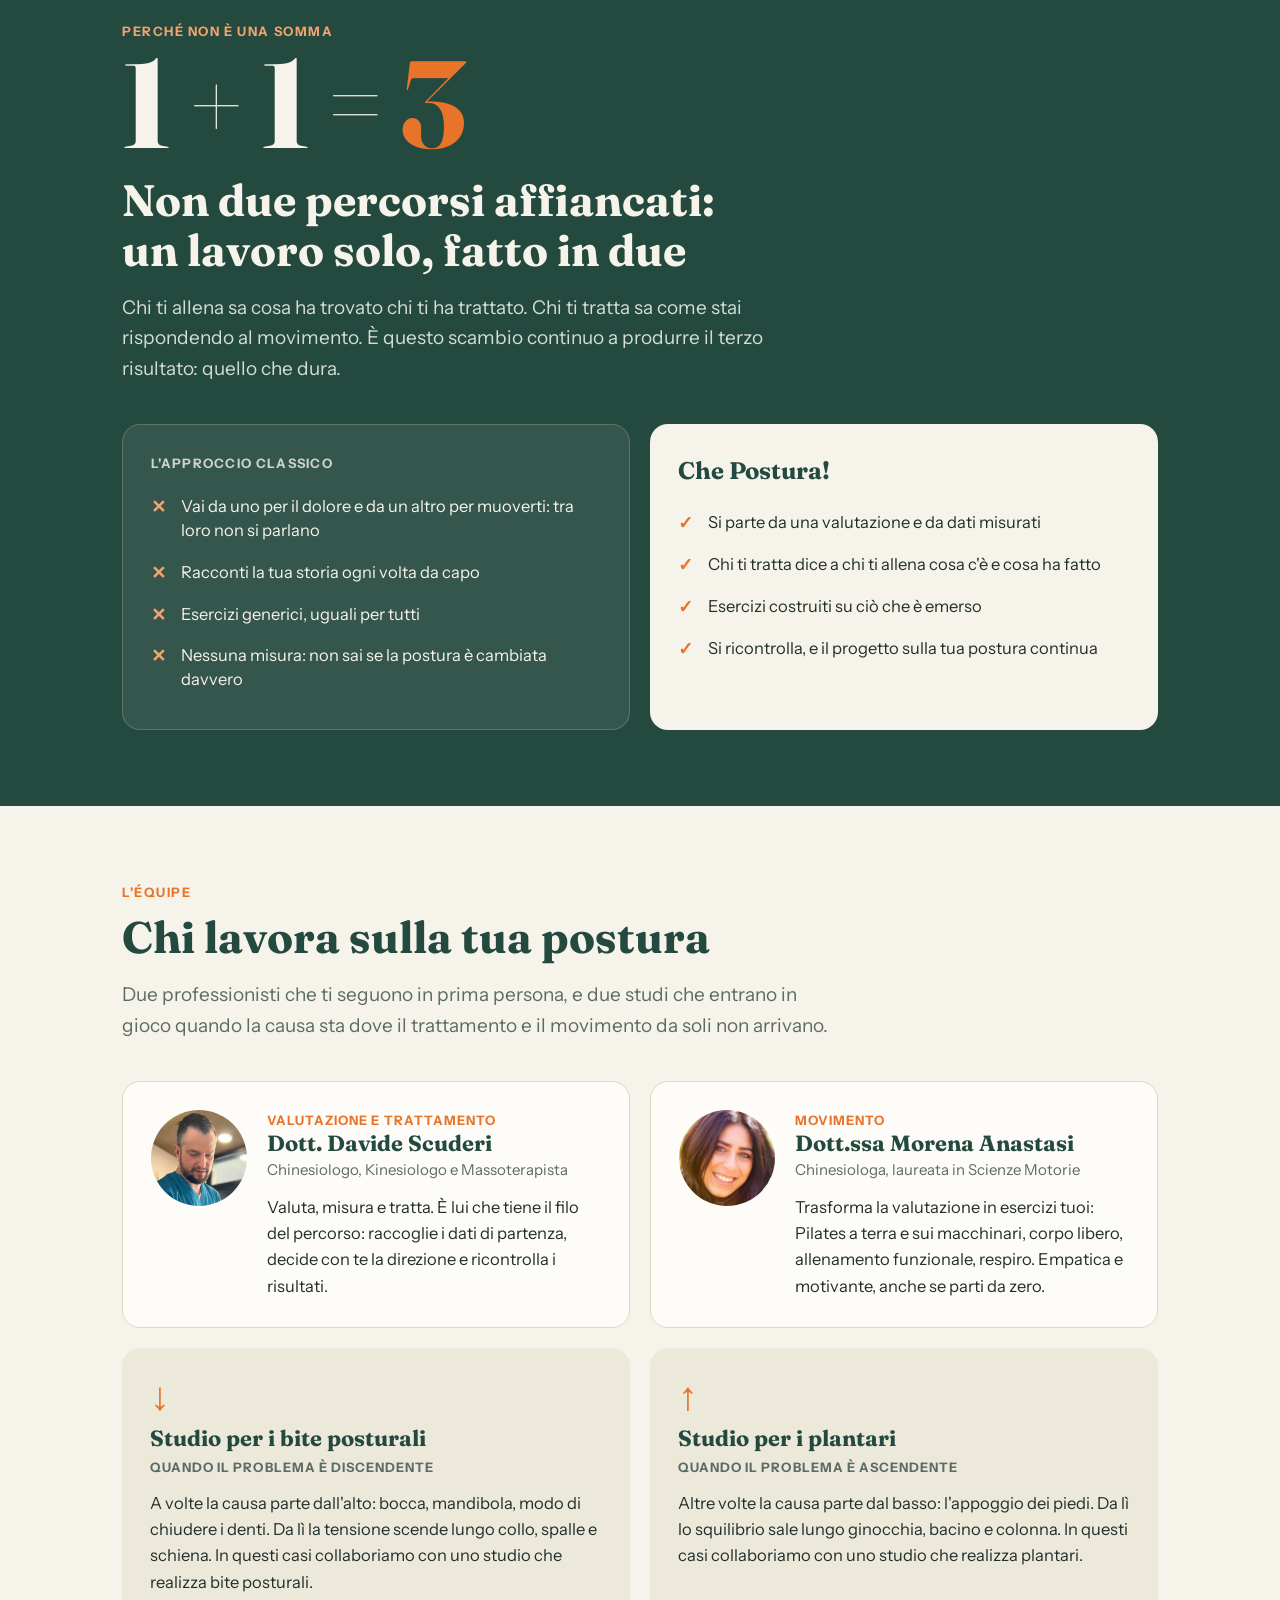
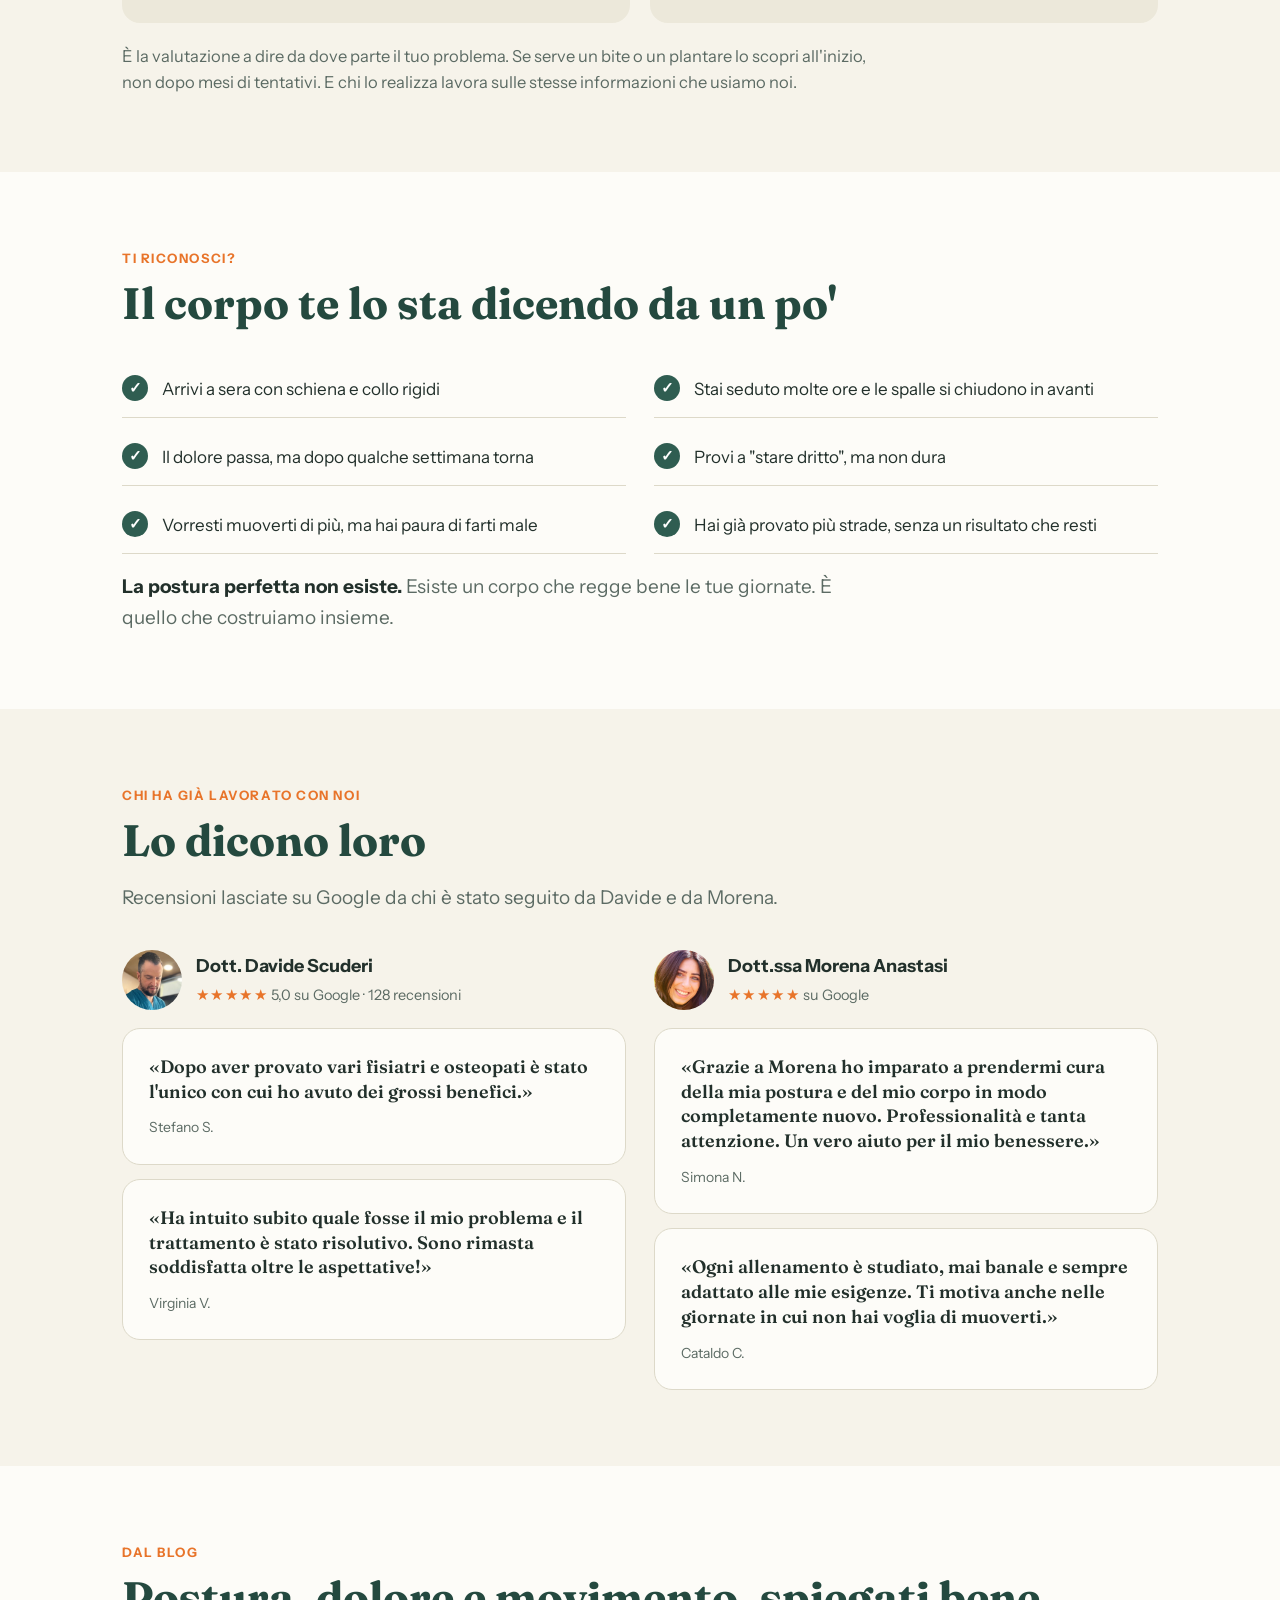
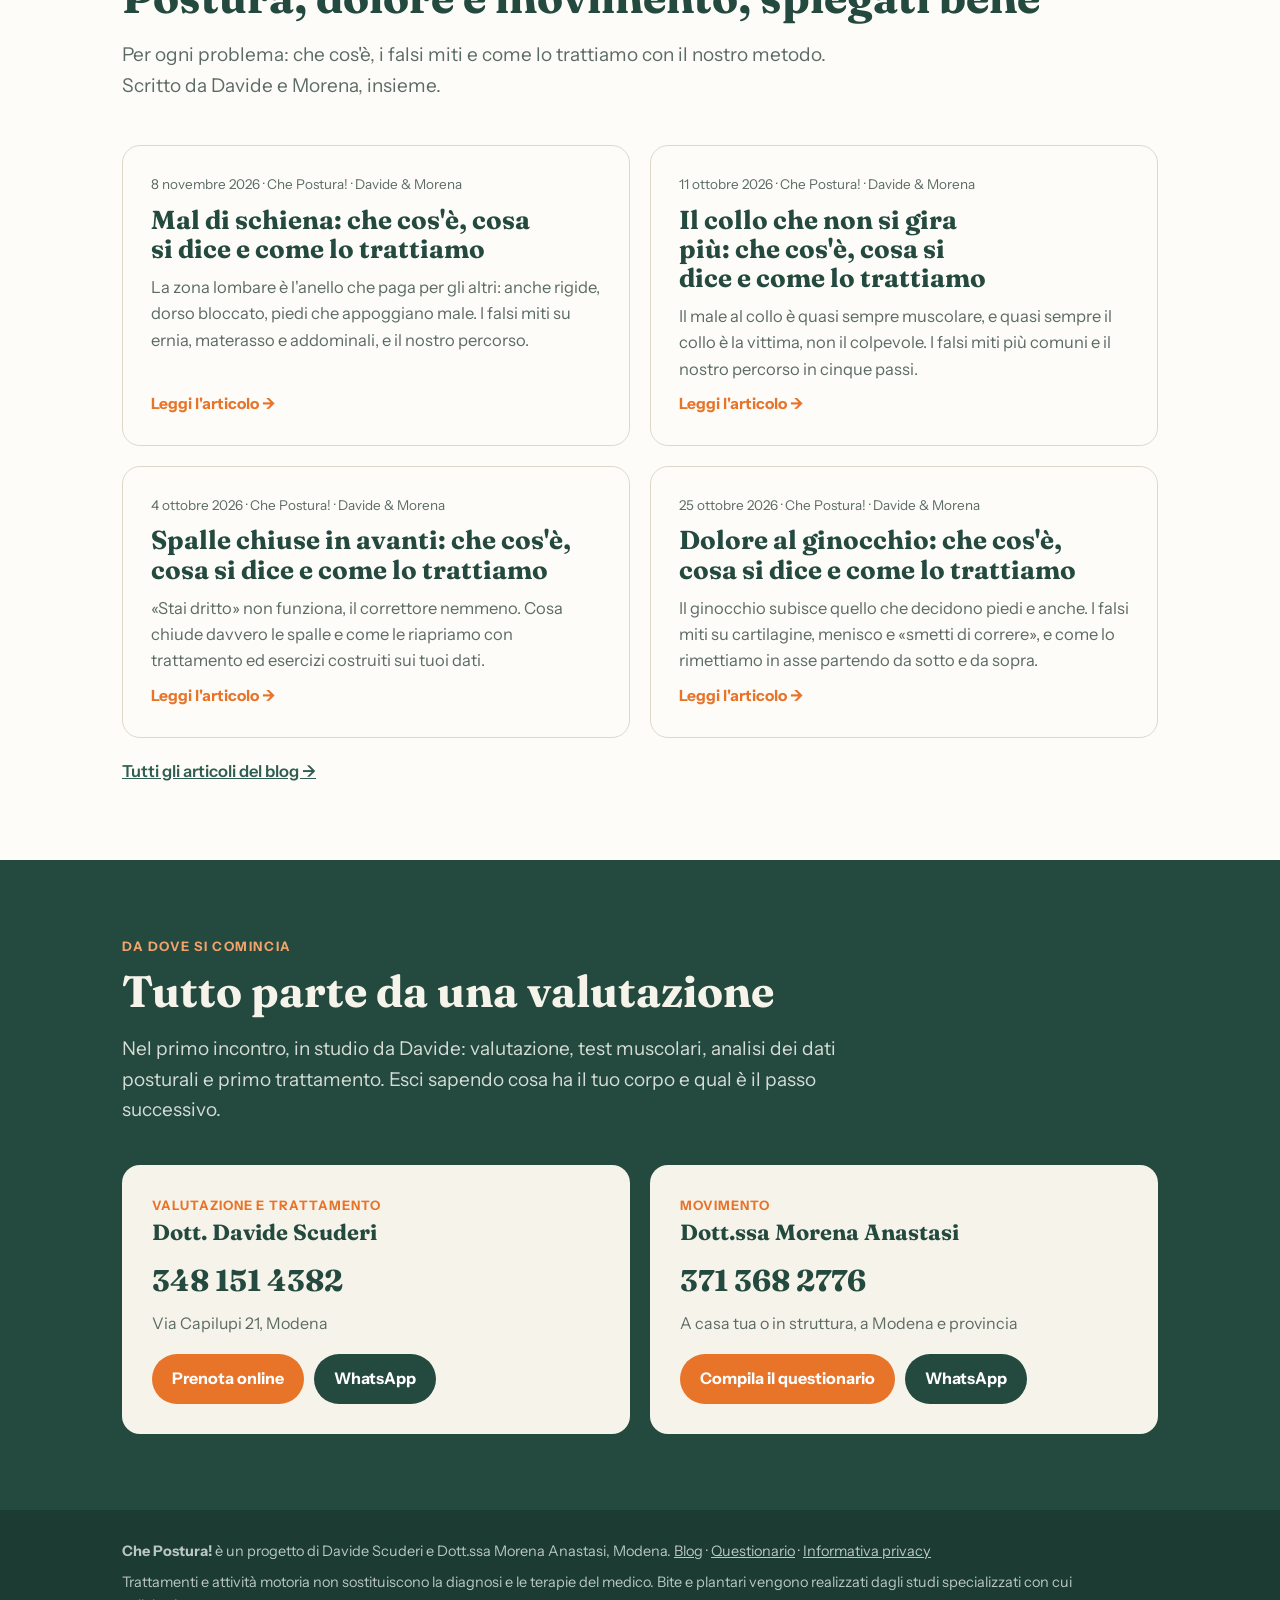
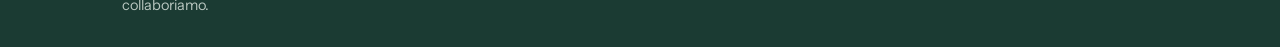
==== commit cce6b472: "Recensioni di Morena: postura ed esercizi adattati al posto dell'infortunio sportivo Co-Authored-By:" ====
--- a/index.html
+++ b/index.html
@@ -238,7 +238,8 @@
             <img src="img/morena.jpg" alt="">
             <div><b>Dott.ssa Morena Anastasi</b><span><span class="stelle">★★★★★</span> su Google</span></div>
           </div>
-          <blockquote>«Sono un atleta, ho avuto un infortunio […] è stata subito molto disponibile, gentile, chiara e professionale allo stesso tempo e i risultati si sono visti: nel giro di un mese mezzo sono tornato completamente operativo.»<cite>Simone M.</cite></blockquote>
+          <blockquote>«Grazie a Morena ho imparato a prendermi cura della mia postura e del mio corpo in modo completamente nuovo. Professionalità e tanta attenzione. Un vero aiuto per il mio benessere.»<cite>Simona N.</cite></blockquote>
+          <blockquote>«Ogni allenamento è studiato, mai banale e sempre adattato alle mie esigenze. Ti motiva anche nelle giornate in cui non hai voglia di muoverti.»<cite>Cataldo C.</cite></blockquote>
         </div>
       </div>
     </div>
